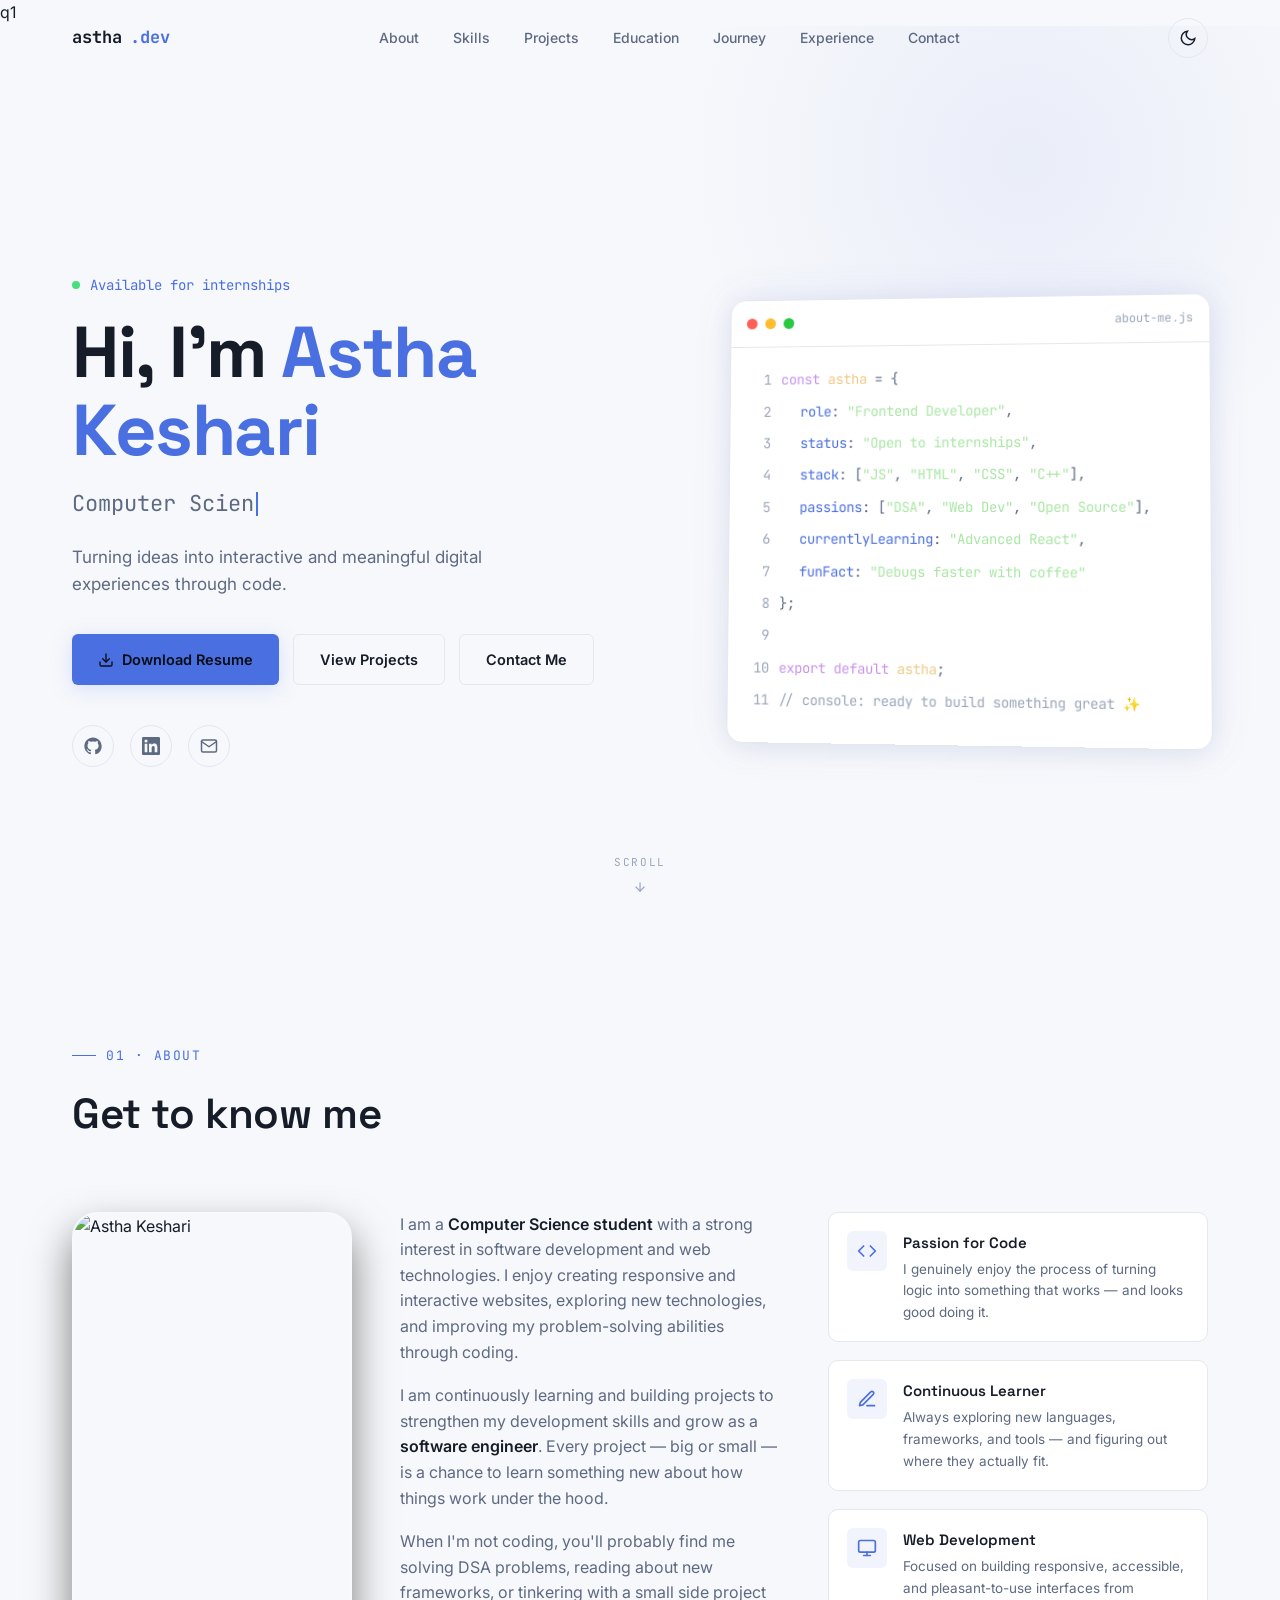
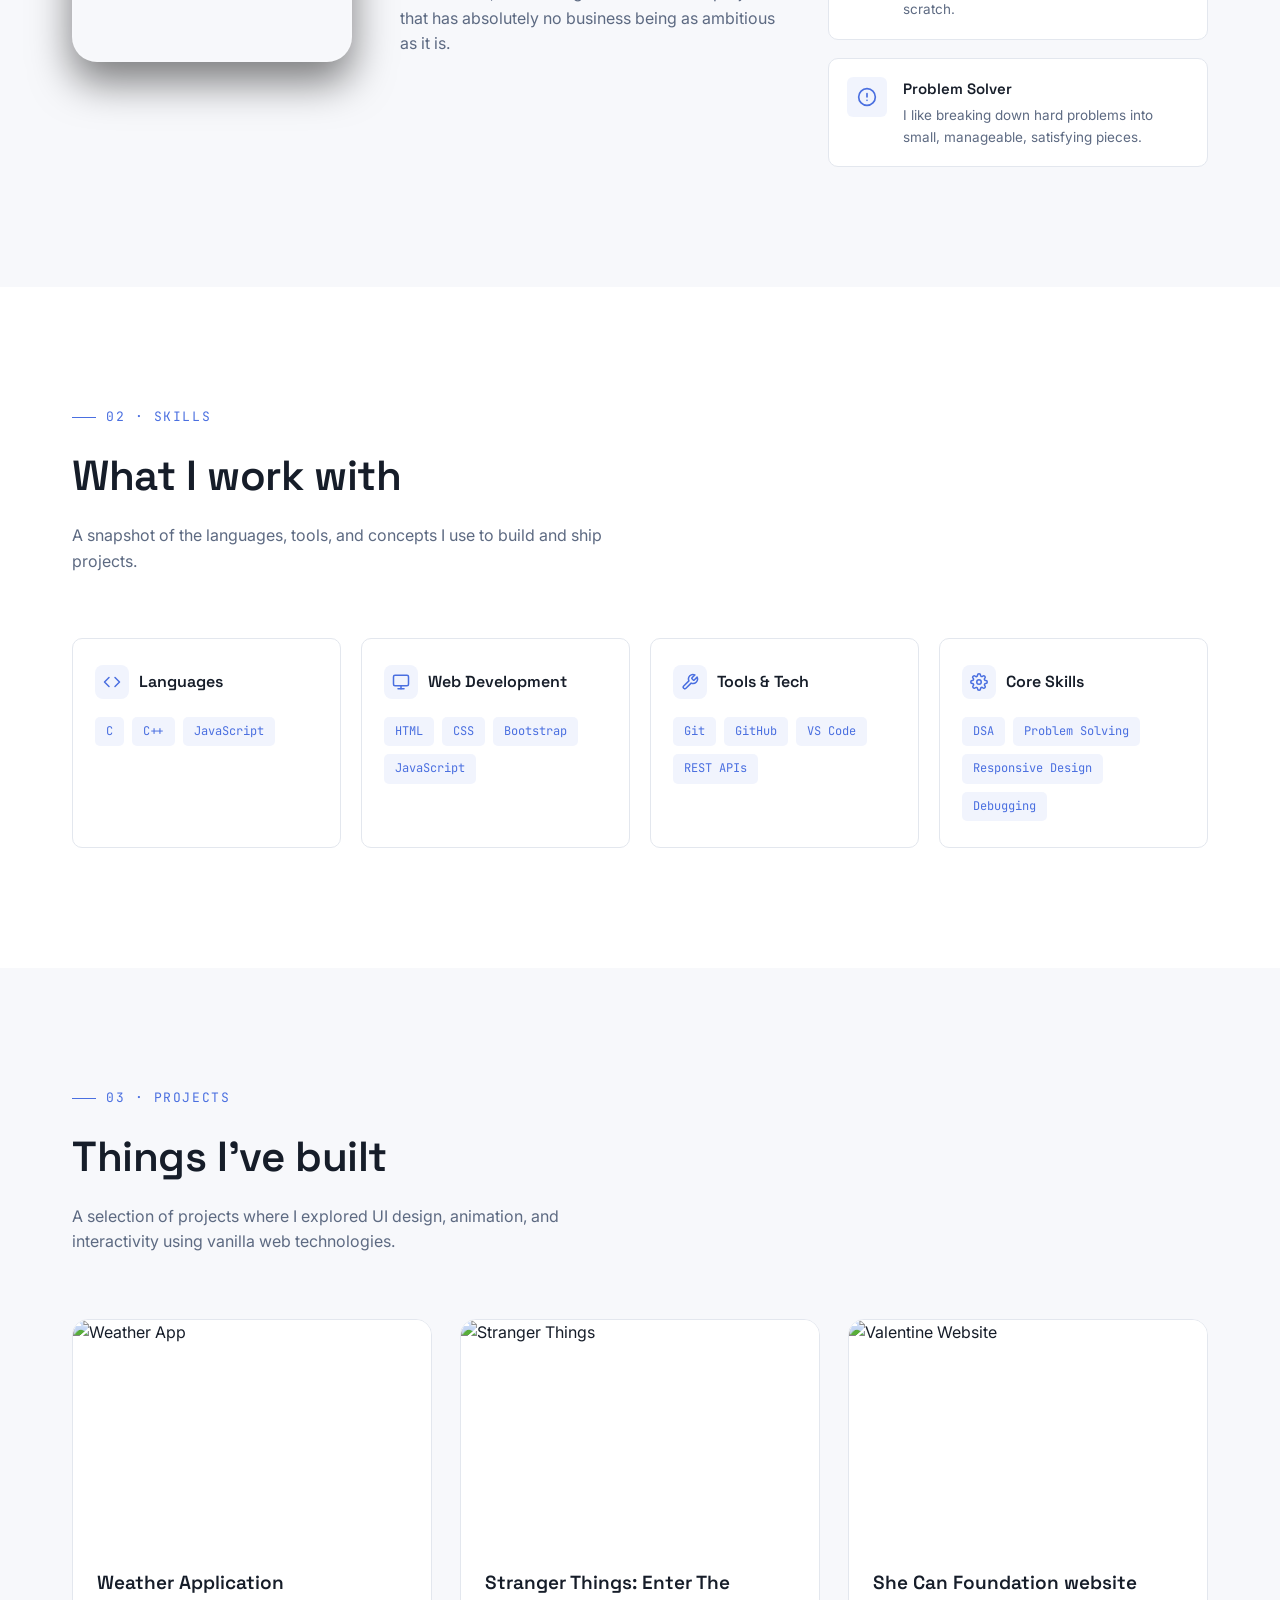
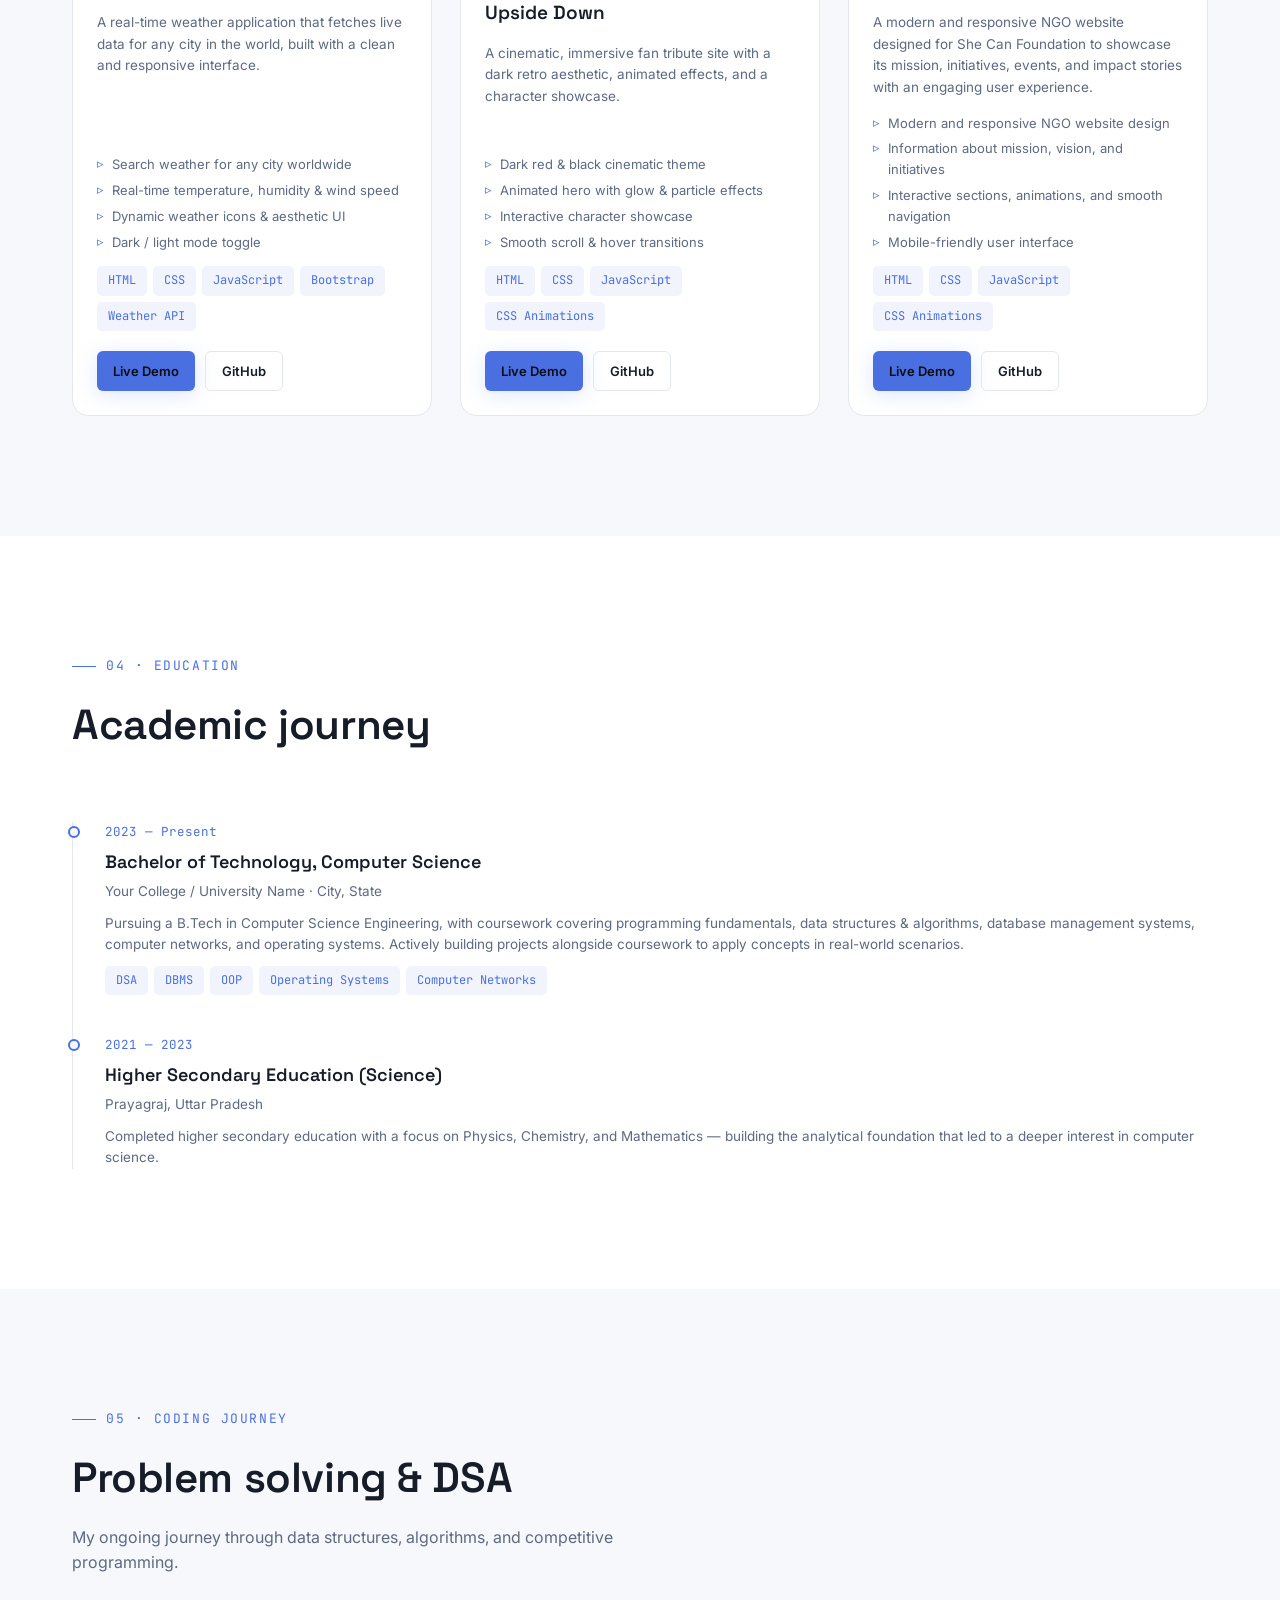
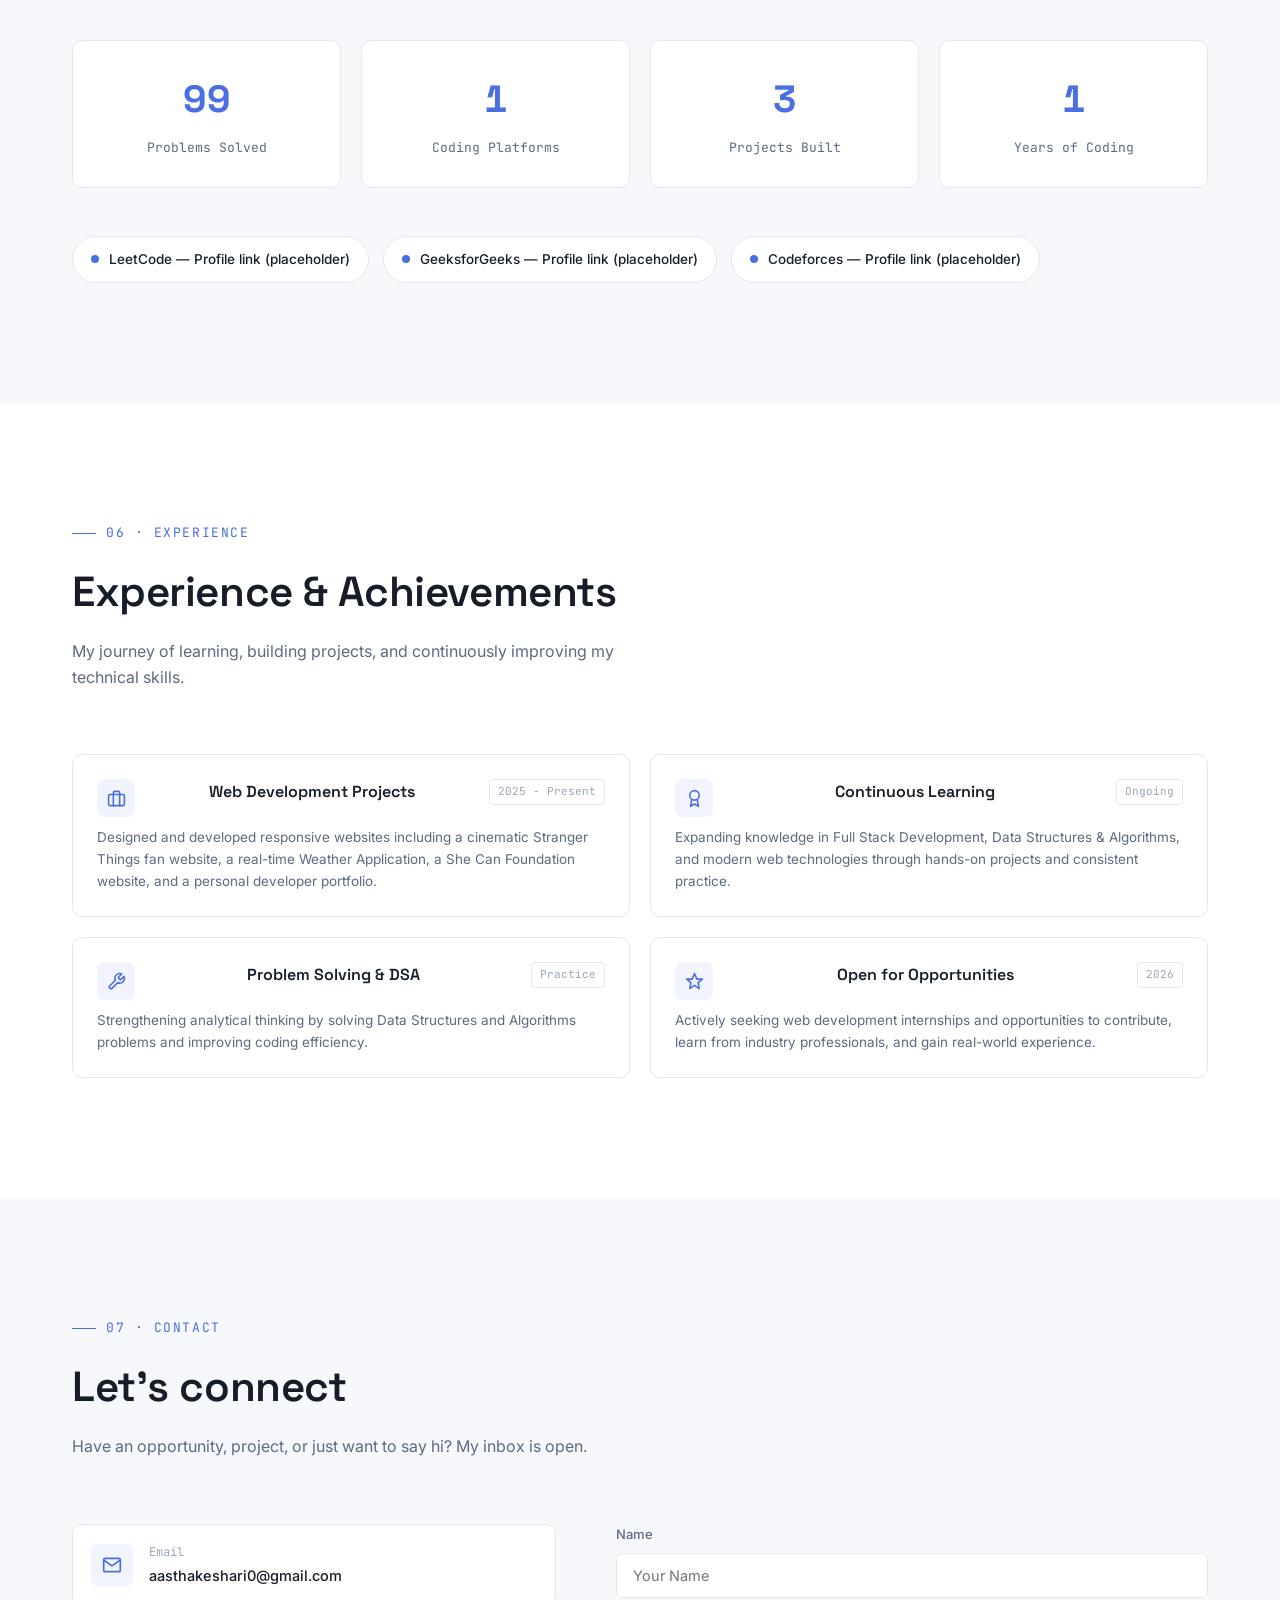
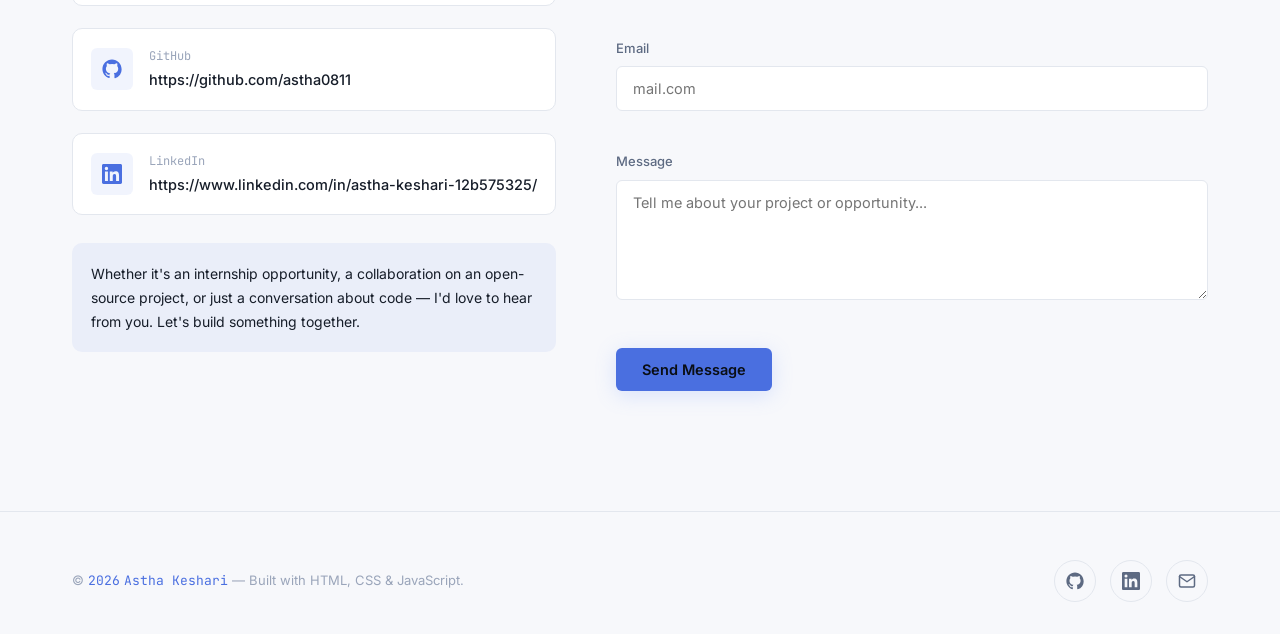
==== index.html @ 7ee4eac6 "Update fmt.Println message from 'Hello' to 'Goodbye'" ====
<!DOCTYPE html>
<html lang="en">
<head>
    <link rel="stylesheet" href="style.css">
<meta charset="UTF-8">
<meta name="viewport" content="width=device-width, initial-scale=1.0">
<meta name="description" content="Astha Keshari — Computer Science Student & Frontend Web Developer Portfolio">
<title>Astha Keshari · Software Developer</title>

<!-- Fonts: Space Grotesk for display, Inter for body, JetBrains Mono for code accents -->
<link rel="preconnect" href="https://fonts.googleapis.com">
<link rel="preconnect" href="https://fonts.gstatic.com" crossorigin>
<link href="https://fonts.googleapis.com/css2?family=Space+Grotesk:wght@400;500;600;700&family=Inter:wght@400;500;600;700&family=JetBrains+Mono:wght@400;500;700&display=swap" rel="stylesheet">































q1  
</head>
<body data-theme="dark">

<!-- ============================================================
     PRELOADER
============================================================ -->
<div id="preloader" aria-hidden="true">
  <div class="loader-mark">
    <span>&lt;/&gt;</span> initializing portfolio
  </div>
  <div class="loader-bar"></div>
</div>

<!-- Scroll progress indicator -->
<div id="scroll-progress"></div>

<!-- ============================================================
     NAVBAR
============================================================ -->
<header class="navbar" id="navbar">
  <div class="nav-inner">
    <a href="#home" class="nav-logo">astha<span>.dev</span></a>
    <nav class="nav-links" id="nav-links">
      <a href="#about">About</a>
      <a href="#skills">Skills</a>
      <a href="#projects">Projects</a>
      <a href="#education">Education</a>
      <a href="#journey">Journey</a>
      <a href="#experience">Experience</a>
      <a href="#contact">Contact</a>
    </nav>
    <div class="nav-actions">
      <button class="theme-toggle" id="theme-toggle" aria-label="Toggle light and dark theme">
        <svg class="icon-sun" viewBox="0 0 24 24" fill="none" stroke="currentColor" stroke-width="2" stroke-linecap="round"><circle cx="12" cy="12" r="4"/><path d="M12 2v2M12 20v2M4.93 4.93l1.41 1.41M17.66 17.66l1.41 1.41M2 12h2M20 12h2M6.34 17.66l-1.41 1.41M19.07 4.93l-1.41 1.41"/></svg>
        <svg class="icon-moon" viewBox="0 0 24 24" fill="none" stroke="currentColor" stroke-width="2" stroke-linecap="round"><path d="M21 12.79A9 9 0 1 1 11.21 3 7 7 0 0 0 21 12.79z"/></svg>
      </button>
      <button class="nav-toggle" id="nav-toggle" aria-label="Toggle navigation menu" aria-expanded="false">
        <span class="bars"><span></span><span></span><span></span></span>
      </button>
    </div>
  </div>
</header>

<!-- ============================================================
     HERO SECTION
============================================================ -->
<section class="hero" id="home">
  <div class="container hero-grid">
    <div class="hero-content">
      <div class="hero-eyebrow"><span class="dot"></span> Available for internships</div>
      <h1 class="hero-title">
        Hi, I'm <span class="accent">Astha Keshari</span>
      </h1>
      <div class="hero-roles">
        <span id="typed-role">Computer Science Student</span><span class="cursor-blink"></span>
      </div>
      <p class="hero-tagline">
        Turning ideas into interactive and meaningful digital experiences through code.
      </p>
      <div class="hero-actions">
        <a href="#" class="btn btn-primary" id="resume-btn" download>
          <svg width="16" height="16" viewBox="0 0 24 24" fill="none" stroke="currentColor" stroke-width="2" stroke-linecap="round" stroke-linejoin="round"><path d="M21 15v4a2 2 0 0 1-2 2H5a2 2 0 0 1-2-2v-4"/><polyline points="7 10 12 15 17 10"/><line x1="12" y1="15" x2="12" y2="3"/></svg>
          Download Resume
        </a>
        <a href="#projects" class="btn btn-ghost">View Projects</a>
        <a href="#contact" class="btn btn-ghost">Contact Me</a>
      </div>
      <div class="hero-socials">
        <a href="https://github.com/astha0811" target="_blank" rel="noopener" class="social-link" aria-label="GitHub">
          <svg viewBox="0 0 24 24" fill="currentColor"><path d="M12 .5C5.65.5.5 5.65.5 12c0 5.08 3.29 9.39 7.86 10.9.57.1.78-.25.78-.55 0-.27-.01-1.17-.02-2.12-3.2.7-3.87-1.36-3.87-1.36-.53-1.33-1.29-1.69-1.29-1.69-1.05-.72.08-.7.08-.7 1.16.08 1.78 1.2 1.78 1.2 1.03 1.77 2.71 1.26 3.37.96.1-.74.4-1.26.72-1.55-2.55-.29-5.23-1.28-5.23-5.7 0-1.26.45-2.29 1.19-3.1-.12-.29-.52-1.46.11-3.05 0 0 .97-.31 3.18 1.18a11.04 11.04 0 0 1 5.79 0c2.21-1.49 3.18-1.18 3.18-1.18.63 1.59.23 2.76.11 3.05.74.81 1.19 1.84 1.19 3.1 0 4.43-2.69 5.41-5.25 5.69.41.36.78 1.08.78 2.17 0 1.57-.01 2.83-.01 3.21 0 .31.21.67.79.55A10.51 10.51 0 0 0 23.5 12C23.5 5.65 18.35.5 12 .5z"/></svg>
        </a>
        <a href="https://www.linkedin.com/in/astha-keshari-12b575325/" target="_blank" rel="noopener" class="social-link" aria-label="LinkedIn">
          <svg viewBox="0 0 24 24" fill="currentColor"><path d="M20.45 20.45h-3.55v-5.57c0-1.33-.02-3.03-1.85-3.03-1.85 0-2.14 1.45-2.14 2.94v5.66H9.36V9h3.41v1.56h.05c.48-.9 1.64-1.85 3.37-1.85 3.6 0 4.27 2.37 4.27 5.46v6.28zM5.34 7.43a2.06 2.06 0 1 1 0-4.12 2.06 2.06 0 0 1 0 4.12zM7.12 20.45H3.56V9h3.56v11.45zM22.22 0H1.77C.79 0 0 .77 0 1.73v20.54C0 23.23.79 24 1.77 24h20.45c.98 0 1.78-.77 1.78-1.73V1.73C24 .77 23.2 0 22.22 0z"/></svg>
        </a>
        <a href="mailto:aasthakeshari0@gmail.com" class="social-link" aria-label="Email">
          <svg viewBox="0 0 24 24" fill="none" stroke="currentColor" stroke-width="2" stroke-linecap="round" stroke-linejoin="round"><path d="M4 4h16c1.1 0 2 .9 2 2v12c0 1.1-.9 2-2 2H4c-1.1 0-2-.9-2-2V6c0-1.1.9-2 2-2z"/><polyline points="22,6 12,13 2,6"/></svg>
        </a>
      </div>
    </div>

    <!-- Signature element: terminal/code editor window -->
    <div class="hero-visual">
      <div class="terminal">
        <div class="terminal-bar">
          <span class="terminal-dot red"></span>
          <span class="terminal-dot yellow"></span>
          <span class="terminal-dot green"></span>
          <span class="terminal-filename">about-me.js</span>
        </div>
        <div class="terminal-body">
          <div class="terminal-line"><span class="ln">1</span><span><span class="t-key">const</span> <span class="t-var">astha</span> <span class="t-punc">=</span> <span class="t-punc">{</span></span></div>
          <div class="terminal-line"><span class="ln">2</span><span style="padding-left:20px"><span class="t-fn">role</span><span class="t-punc">:</span> <span class="t-str">"Frontend Developer"</span><span class="t-punc">,</span></span></div>
          <div class="terminal-line"><span class="ln">3</span><span style="padding-left:20px"><span class="t-fn">status</span><span class="t-punc">:</span> <span class="t-str">"Open to internships"</span><span class="t-punc">,</span></span></div>
          <div class="terminal-line"><span class="ln">4</span><span style="padding-left:20px"><span class="t-fn">stack</span><span class="t-punc">:</span> <span class="t-punc">[</span><span class="t-str">"JS"</span><span class="t-punc">,</span> <span class="t-str">"HTML"</span><span class="t-punc">,</span> <span class="t-str">"CSS"</span><span class="t-punc">,</span> <span class="t-str">"C++"</span><span class="t-punc">],</span></span></div>
          <div class="terminal-line"><span class="ln">5</span><span style="padding-left:20px"><span class="t-fn">passions</span><span class="t-punc">:</span> <span class="t-punc">[</span><span class="t-str">"DSA"</span><span class="t-punc">,</span> <span class="t-str">"Web Dev"</span><span class="t-punc">,</span> <span class="t-str">"Open Source"</span><span class="t-punc">],</span></span></div>
          <div class="terminal-line"><span class="ln">6</span><span style="padding-left:20px"><span class="t-fn">currentlyLearning</span><span class="t-punc">:</span> <span class="t-str">"Advanced React"</span><span class="t-punc">,</span></span></div>
          <div class="terminal-line"><span class="ln">7</span><span style="padding-left:20px"><span class="t-fn">funFact</span><span class="t-punc">:</span> <span class="t-str">"Debugs faster with coffee"</span></span></div>
          <div class="terminal-line"><span class="ln">8</span><span class="t-punc">};</span></div>
          <div class="terminal-line"><span class="ln">9</span><span></span></div>
          <div class="terminal-line"><span class="ln">10</span><span><span class="t-key">export default</span> <span class="t-var">astha</span><span class="t-punc">;</span></span></div>
          <div class="terminal-line"><span class="ln">11</span><span><span class="t-com" id="terminal-output">// console: ready to build something great ✨</span></span></div>
        </div>
      </div>
    </div>
  </div>

  <a href="#about" class="hero-scroll-cue" aria-label="Scroll to About section">
    Scroll
    <svg viewBox="0 0 24 24" fill="none" stroke="currentColor" stroke-width="2" stroke-linecap="round" stroke-linejoin="round"><polyline points="19 12 12 19 5 12"/><line x1="12" y1="19" x2="12" y2="5"/></svg>
  </a>
</section>

<!-- ============================================================
     ABOUT SECTION
============================================================ -->
<section class="section" id="about">
  <div class="container">
    <div class="section-head reveal">
      <div class="section-eyebrow">01 · About</div>
      <h2 class="section-title">Get to know me</h2>
    </div>
    <div class="about-grid">
      <div class="about-photo reveal">
        <img src="images/astha.jpg" alt="Astha Keshari">
      </div>
      <div class="about-text reveal">
        <p>
          I am a <strong>Computer Science student</strong> with a strong interest in software development and web technologies.
          I enjoy creating responsive and interactive websites, exploring new technologies, and improving my problem-solving
          abilities through coding.
        </p>
        <p>
          I am continuously learning and building projects to strengthen my development skills and grow as a
          <strong>software engineer</strong>. Every project — big or small — is a chance to learn something new about
          how things work under the hood.
        </p>
        <p>
          When I'm not coding, you'll probably find me solving DSA problems, reading about new frameworks, or
          tinkering with a small side project that has absolutely no business being as ambitious as it is.
        </p>
      </div>
      <div class="highlight-list reveal reveal-stagger">
        <div class="highlight-item" style="--i:0">
          <div class="highlight-icon">
            <svg viewBox="0 0 24 24" fill="none" stroke="currentColor" stroke-width="2" stroke-linecap="round" stroke-linejoin="round"><polyline points="16 18 22 12 16 6"/><polyline points="8 6 2 12 8 18"/></svg>
          </div>
          <div class="highlight-body">
            <h4>Passion for Code</h4>
            <p>I genuinely enjoy the process of turning logic into something that works — and looks good doing it.</p>
          </div>
        </div>
        <div class="highlight-item" style="--i:1">
          <div class="highlight-icon">
            <svg viewBox="0 0 24 24" fill="none" stroke="currentColor" stroke-width="2" stroke-linecap="round" stroke-linejoin="round"><path d="M12 20h9"/><path d="M16.5 3.5a2.12 2.12 0 0 1 3 3L7 19l-4 1 1-4L16.5 3.5z"/></svg>
          </div>
          <div class="highlight-body">
            <h4>Continuous Learner</h4>
            <p>Always exploring new languages, frameworks, and tools — and figuring out where they actually fit.</p>
          </div>
        </div>
        <div class="highlight-item" style="--i:2">
          <div class="highlight-icon">
            <svg viewBox="0 0 24 24" fill="none" stroke="currentColor" stroke-width="2" stroke-linecap="round" stroke-linejoin="round"><rect x="2" y="3" width="20" height="14" rx="2"/><line x1="8" y1="21" x2="16" y2="21"/><line x1="12" y1="17" x2="12" y2="21"/></svg>
          </div>
          <div class="highlight-body">
            <h4>Web Development</h4>
            <p>Focused on building responsive, accessible, and pleasant-to-use interfaces from scratch.</p>
          </div>
        </div>
        <div class="highlight-item" style="--i:3">
          <div class="highlight-icon">
            <svg viewBox="0 0 24 24" fill="none" stroke="currentColor" stroke-width="2" stroke-linecap="round" stroke-linejoin="round"><circle cx="12" cy="12" r="10"/><line x1="12" y1="8" x2="12" y2="12"/><line x1="12" y1="16" x2="12.01" y2="16"/></svg>
          </div>
          <div class="highlight-body">
            <h4>Problem Solver</h4>
            <p>I like breaking down hard problems into small, manageable, satisfying pieces.</p>
          </div>
        </div>
      </div>
    </div>
  </div>
</section>

<!-- ============================================================
     SKILLS SECTION
============================================================ -->
<section class="section" id="skills" style="background:var(--bg-elev);">
  <div class="container">
    <div class="section-head reveal">
      <div class="section-eyebrow">02 · Skills</div>
      <h2 class="section-title">What I work with</h2>
      <p class="section-desc">A snapshot of the languages, tools, and concepts I use to build and ship projects.</p>
    </div>
    <div class="skills-grid reveal reveal-stagger">
      <div class="skill-card" style="--i:0">
        <div class="skill-card-head">
          <div class="skill-card-icon">
            <svg viewBox="0 0 24 24" fill="none" stroke="currentColor" stroke-width="2" stroke-linecap="round" stroke-linejoin="round"><polyline points="16 18 22 12 16 6"/><polyline points="8 6 2 12 8 18"/></svg>
          </div>
          <h3>Languages</h3>
        </div>
        <div class="skill-tags">
          <span class="tag">C</span>
          <span class="tag">C++</span>
          <span class="tag">JavaScript</span>
        </div>
      </div>
      <div class="skill-card" style="--i:1">
        <div class="skill-card-head">
          <div class="skill-card-icon">
            <svg viewBox="0 0 24 24" fill="none" stroke="currentColor" stroke-width="2" stroke-linecap="round" stroke-linejoin="round"><rect x="2" y="3" width="20" height="14" rx="2"/><line x1="8" y1="21" x2="16" y2="21"/><line x1="12" y1="17" x2="12" y2="21"/></svg>
          </div>
          <h3>Web Development</h3>
        </div>
        <div class="skill-tags">
          <span class="tag">HTML</span>
          <span class="tag">CSS</span>
          <span class="tag">Bootstrap</span>
          <span class="tag">JavaScript</span>
        </div>
      </div>
      <div class="skill-card" style="--i:2">
        <div class="skill-card-head">
          <div class="skill-card-icon">
            <svg viewBox="0 0 24 24" fill="none" stroke="currentColor" stroke-width="2" stroke-linecap="round" stroke-linejoin="round"><path d="M14.7 6.3a1 1 0 0 0 0 1.4l1.6 1.6a1 1 0 0 0 1.4 0l3.77-3.77a6 6 0 0 1-7.94 7.94l-6.91 6.91a2.12 2.12 0 0 1-3-3l6.91-6.91a6 6 0 0 1 7.94-7.94l-3.76 3.76z"/></svg>
          </div>
          <h3>Tools &amp; Tech</h3>
        </div>
        <div class="skill-tags">
          <span class="tag">Git</span>
          <span class="tag">GitHub</span>
          <span class="tag">VS Code</span>
          <span class="tag">REST APIs</span>
        </div>
      </div>
      <div class="skill-card" style="--i:3">
        <div class="skill-card-head">
          <div class="skill-card-icon">
            <svg viewBox="0 0 24 24" fill="none" stroke="currentColor" stroke-width="2" stroke-linecap="round" stroke-linejoin="round"><circle cx="12" cy="12" r="3"/><path d="M19.4 15a1.65 1.65 0 0 0 .33 1.82l.06.06a2 2 0 1 1-2.83 2.83l-.06-.06a1.65 1.65 0 0 0-1.82-.33 1.65 1.65 0 0 0-1 1.51V21a2 2 0 0 1-4 0v-.09A1.65 1.65 0 0 0 9 19.4a1.65 1.65 0 0 0-1.82.33l-.06.06a2 2 0 1 1-2.83-2.83l.06-.06a1.65 1.65 0 0 0 .33-1.82 1.65 1.65 0 0 0-1.51-1H3a2 2 0 0 1 0-4h.09A1.65 1.65 0 0 0 4.6 9a1.65 1.65 0 0 0-.33-1.82l-.06-.06a2 2 0 1 1 2.83-2.83l.06.06a1.65 1.65 0 0 0 1.82.33H9a1.65 1.65 0 0 0 1-1.51V3a2 2 0 0 1 4 0v.09a1.65 1.65 0 0 0 1 1.51 1.65 1.65 0 0 0 1.82-.33l.06-.06a2 2 0 1 1 2.83 2.83l-.06.06a1.65 1.65 0 0 0-.33 1.82V9a1.65 1.65 0 0 0 1.51 1H21a2 2 0 0 1 0 4h-.09a1.65 1.65 0 0 0-1.51 1z"/></svg>
          </div>
          <h3>Core Skills</h3>
        </div>
        <div class="skill-tags">
          <span class="tag">DSA</span>
          <span class="tag">Problem Solving</span>
          <span class="tag">Responsive Design</span>
          <span class="tag">Debugging</span>
        </div>
      </div>
    </div>
  </div>
</section>

<!-- ============================================================
     PROJECTS SECTION
============================================================ -->
<section class="section" id="projects">
  <div class="container">
    <div class="section-head reveal">
      <div class="section-eyebrow">03 · Projects</div>
      <h2 class="section-title">Things I've built</h2>
      <p class="section-desc">A selection of projects where I explored UI design, animation, and interactivity using vanilla web technologies.</p>
    </div>
    <div class="projects-grid reveal reveal-stagger">

      <!-- Project 1: Weather App -->
      <article class="project-card" style="--i:0">
       <div class="project-media">
    <div class="browser">
        <div class="browser-bar">
            <span></span>
            <span></span>
            <span></span>
        </div>
        <img src="images/weather.png" alt="Weather App">
    </div>
</div>
        <div class="project-body">
          <h3 class="project-title">Weather Application</h3>
          <p class="project-desc">A real-time weather application that fetches live data for any city in the world, built with a clean and responsive interface.</p>
          <ul class="project-features">
            <li>Search weather for any city worldwide</li>
            <li>Real-time temperature, humidity &amp; wind speed</li>
            <li>Dynamic weather icons &amp; aesthetic UI</li>
            <li>Dark / light mode toggle</li>
          </ul>
          <div class="project-tags">
            <span class="tag">HTML</span>
            <span class="tag">CSS</span>
            <span class="tag">JavaScript</span>
            <span class="tag">Bootstrap</span>
            <span class="tag">Weather API</span>
          </div>
          <div class="project-actions">
            <a href="https://astha0811.github.io/weathher/" 
   target="_blank" 
   class="btn btn-primary btn-sm">
   Live Demo
</a>

<a href="https://github.com/astha0811" 
   target="_blank" 
   class="btn btn-ghost btn-sm">
   GitHub
</a>
          </div>
        </div>
      </article>

      <!-- Project 2: Stranger Things -->
     <article class="project-card" style="--i:1">

    <div class="project-media">
        <div class="browser">
            <div class="browser-bar">
                <span></span>
                <span></span>
                <span></span>
            </div>
            <img src="images/stranger.png" alt="Stranger Things">
        </div>
    </div>

    <div class="project-body">
        <h3 class="project-title">
            Stranger Things: Enter The Upside Down
        </h3>

        <p class="project-desc">
            A cinematic, immersive fan tribute site with a dark retro aesthetic, animated effects, and a character showcase.
        </p>

        <ul class="project-features">
            <li>Dark red & black cinematic theme</li>
            <li>Animated hero with glow & particle effects</li>
            <li>Interactive character showcase</li>
            <li>Smooth scroll & hover transitions</li>
        </ul>

        <div class="project-tags">
            <span class="tag">HTML</span>
            <span class="tag">CSS</span>
            <span class="tag">JavaScript</span>
            <span class="tag">CSS Animations</span>
        </div>

        <div class="project-actions">
            <a href="https://astha0811.github.io/stranger-things/" 
   target="_blank" 
   class="btn btn-primary btn-sm">
   Live Demo
</a>

<a href="https://github.com/astha0811" 
   target="_blank" 
   class="btn btn-ghost btn-sm">
   GitHub
</a>
        </div>
    </div>

</article>
      <!-- Project 3: she can foundation-->
      <article class="project-card" style="--i:2">

    <div class="project-media">
        <div class="browser">
            <div class="browser-bar">
                <span></span>
                <span></span>
                <span></span>
            </div>

            <img src="images/shecan.png" alt="Valentine Website">
        </div>
    </div>

    <div class="project-body">
        <h3 class="project-title">She Can Foundation website</h3>

        <p class="project-desc">
A modern and responsive NGO website designed for She Can Foundation to showcase its mission, initiatives, events, and impact stories with an engaging user experience.
</p>

       <ul class="project-features">
    <li>Modern and responsive NGO website design</li>
    <li>Information about mission, vision, and initiatives</li>
    <li>Interactive sections, animations, and smooth navigation</li>
    <li>Mobile-friendly user interface</li>
</ul>

        <div class="project-tags">
            <span class="tag">HTML</span>
            <span class="tag">CSS</span>
            <span class="tag">JavaScript</span>
            <span class="tag">CSS Animations</span>
        </div>

        <div class="project-actions">
            <a href="https://astha0811.github.io/she-cand-foundation/" 
   target="_blank" 
   class="btn btn-primary btn-sm">
   Live Demo
</a>

<a href="https://github.com/astha0811" 
   target="_blank" 
   class="btn btn-ghost btn-sm">
   GitHub
</a>
        </div>
    </div>

</article>

    </div>
  </div>
</section>

<!-- ============================================================
     EDUCATION SECTION
============================================================ -->
<section class="section" id="education" style="background:var(--bg-elev);">
  <div class="container">
    <div class="section-head reveal">
      <div class="section-eyebrow">04 · Education</div>
      <h2 class="section-title">Academic journey</h2>
    </div>
    <div class="timeline reveal">
      <div class="timeline-item">
        <div class="timeline-date">2023 — Present</div>
        <h3 class="timeline-title">Bachelor of Technology, Computer Science</h3>
        <div class="timeline-sub">Your College / University Name · City, State</div>
        <p class="timeline-desc">
          Pursuing a B.Tech in Computer Science Engineering, with coursework covering programming fundamentals,
          data structures &amp; algorithms, database management systems, computer networks, and operating systems.
          Actively building projects alongside coursework to apply concepts in real-world scenarios.
        </p>
        <div class="timeline-tags">
          <span class="tag">DSA</span>
          <span class="tag">DBMS</span>
          <span class="tag">OOP</span>
          <span class="tag">Operating Systems</span>
          <span class="tag">Computer Networks</span>
        </div>
      </div>
      <div class="timeline-item">
        <div class="timeline-date">2021 — 2023</div>
        <h3 class="timeline-title">Higher Secondary Education (Science)</h3>
        <div class="timeline-sub">Prayagraj, Uttar Pradesh</div>
        <p class="timeline-desc">
          Completed higher secondary education with a focus on Physics, Chemistry, and Mathematics — building the
          analytical foundation that led to a deeper interest in computer science.
        </p>
      </div>
    </div>
  </div>
</section>

<!-- ============================================================
     CODING JOURNEY SECTION
============================================================ -->
<section class="section" id="journey">
  <div class="container">
    <div class="section-head reveal">
      <div class="section-eyebrow">05 · Coding Journey</div>
      <h2 class="section-title">Problem solving &amp; DSA</h2>
      <p class="section-desc">My ongoing journey through data structures, algorithms, and competitive programming.</p>
    </div>

    <div class="stats-grid reveal reveal-stagger">
      <div class="stat-card" style="--i:0">
        <div class="stat-number" data-count="150">0</div>
        <div class="stat-label">Problems Solved</div>
      </div>
      <div class="stat-card" style="--i:1">
        <div class="stat-number" data-count="3">0</div>
        <div class="stat-label">Coding Platforms</div>
      </div>
      <div class="stat-card" style="--i:2">
        <div class="stat-number" data-count="5">0</div>
        <div class="stat-label">Projects Built</div>
      </div>
      <div class="stat-card" style="--i:3">
        <div class="stat-number" data-count="2">0</div>
        <div class="stat-label">Years of Coding</div>
      </div>
    </div>

    <div class="journey-platforms reveal">
      <div class="platform-chip"><span class="chip-dot"></span> LeetCode — Profile link (placeholder)</div>
      <div class="platform-chip"><span class="chip-dot"></span> GeeksforGeeks — Profile link (placeholder)</div>
      <div class="platform-chip"><span class="chip-dot"></span> Codeforces — Profile link (placeholder)</div>
    </div>
  </div>
</section>

<!-- ============================================================
     EXPERIENCE & ACHIEVEMENTS SECTION
============================================================ -->
<section class="section" id="experience" style="background:var(--bg-elev);">
  <div class="container">
    <div class="section-head reveal">
      <div class="section-eyebrow">06 · Experience</div>
      <h2 class="section-title">Experience &amp; Achievements</h2>
      <p class="section-desc">
        My journey of learning, building projects, and continuously improving my technical skills.
      </p>
    </div>

    <div class="exp-grid reveal reveal-stagger">

      <!-- Web Development Journey -->
      <div class="exp-card" style="--i:0">
        <div class="exp-card-head">
          <div class="exp-card-icon">
            <svg viewBox="0 0 24 24" fill="none" stroke="currentColor" stroke-width="2" stroke-linecap="round" stroke-linejoin="round"><rect x="2" y="7" width="20" height="14" rx="2"/><path d="M16 21V5a2 2 0 0 0-2-2h-4a2 2 0 0 0-2 2v16"/></svg>
          </div>
          <h4>Web Development Projects</h4>
          <span class="exp-badge">2025 - Present</span>
        </div>
        <p>
          Designed and developed responsive websites including a cinematic Stranger Things fan website, a real-time Weather Application, a She Can Foundation website, and a personal developer portfolio.
        </p>
      </div>

      <!-- Learning -->
      <div class="exp-card" style="--i:1">
        <div class="exp-card-head">
          <div class="exp-card-icon">
            <svg viewBox="0 0 24 24" fill="none" stroke="currentColor" stroke-width="2" stroke-linecap="round" stroke-linejoin="round"><circle cx="12" cy="8" r="6"/><path d="M15.5 13.5L17 22l-5-3-5 3 1.5-8.5"/></svg>
          </div>
          <h4>Continuous Learning</h4>
          <span class="exp-badge">Ongoing</span>
        </div>
        <p>
          Expanding knowledge in Full Stack Development, Data Structures & Algorithms, and modern web technologies through hands-on projects and consistent practice.
        </p>
      </div>

      <!-- Problem Solving -->
      <div class="exp-card" style="--i:2">
        <div class="exp-card-head">
          <div class="exp-card-icon">
            <svg viewBox="0 0 24 24" fill="none" stroke="currentColor" stroke-width="2" stroke-linecap="round" stroke-linejoin="round"><path d="M14.7 6.3a1 1 0 0 0 0 1.4l1.6 1.6a1 1 0 0 0 1.4 0l3.77-3.77a6 6 0 0 1-7.94 7.94l-6.91 6.91a2.12 2.12 0 0 1-3-3l6.91-6.91a6 6 0 0 1 7.94-7.94l-3.76 3.76z"/></svg>
          </div>
          <h4>Problem Solving & DSA</h4>
          <span class="exp-badge">Practice</span>
        </div>
        <p>
          Strengthening analytical thinking by solving Data Structures and Algorithms problems and improving coding efficiency.
        </p>
      </div>

      <!-- Career Goal -->
      <div class="exp-card" style="--i:3">
        <div class="exp-card-head">
          <div class="exp-card-icon">
            <svg viewBox="0 0 24 24" fill="none" stroke="currentColor" stroke-width="2" stroke-linecap="round" stroke-linejoin="round"><path d="M12 2l3 7h7l-5.5 4.5L18 21l-6-4-6 4 1.5-7.5L2 9h7z"/></svg>
          </div>
          <h4>Open for Opportunities</h4>
          <span class="exp-badge">2026</span>
        </div>
        <p>
          Actively seeking web development internships and opportunities to contribute, learn from industry professionals, and gain real-world experience.
        </p>
      </div>

    </div>
  </div>
</section>

<!-- ============================================================
     CONTACT SECTION
============================================================ -->
<section class="section" id="contact">
  <div class="container">
    <div class="section-head reveal">
      <div class="section-eyebrow">07 · Contact</div>
      <h2 class="section-title">Let's connect</h2>
      <p class="section-desc">Have an opportunity, project, or just want to say hi? My inbox is open.</p>
    </div>
    <div class="contact-grid">
      <div class="contact-info reveal">
        <div class="contact-method">
          <div class="contact-method-icon">
            <svg viewBox="0 0 24 24" fill="none" stroke="currentColor" stroke-width="2" stroke-linecap="round" stroke-linejoin="round"><path d="M4 4h16c1.1 0 2 .9 2 2v12c0 1.1-.9 2-2 2H4c-1.1 0-2-.9-2-2V6c0-1.1.9-2 2-2z"/><polyline points="22,6 12,13 2,6"/></svg>
          </div>
          <div>
            <div class="contact-method-label">Email</div>
            <div class="contact-method-value">aasthakeshari0@gmail.com</div>
          </div>
        </div>
        <div class="contact-method">
          <div class="contact-method-icon">
            <svg viewBox="0 0 24 24" fill="currentColor" width="20" height="20"><path d="M12 .5C5.65.5.5 5.65.5 12c0 5.08 3.29 9.39 7.86 10.9.57.1.78-.25.78-.55 0-.27-.01-1.17-.02-2.12-3.2.7-3.87-1.36-3.87-1.36-.53-1.33-1.29-1.69-1.29-1.69-1.05-.72.08-.7.08-.7 1.16.08 1.78 1.2 1.78 1.2 1.03 1.77 2.71 1.26 3.37.96.1-.74.4-1.26.72-1.55-2.55-.29-5.23-1.28-5.23-5.7 0-1.26.45-2.29 1.19-3.1-.12-.29-.52-1.46.11-3.05 0 0 .97-.31 3.18 1.18a11.04 11.04 0 0 1 5.79 0c2.21-1.49 3.18-1.18 3.18-1.18.63 1.59.23 2.76.11 3.05.74.81 1.19 1.84 1.19 3.1 0 4.43-2.69 5.41-5.25 5.69.41.36.78 1.08.78 2.17 0 1.57-.01 2.83-.01 3.21 0 .31.21.67.79.55A10.51 10.51 0 0 0 23.5 12C23.5 5.65 18.35.5 12 .5z"/></svg>
          </div>
          <div>
            <div class="contact-method-label">GitHub</div>
            <div class="contact-method-value">https://github.com/astha0811</div>
          </div>
        </div>
        <div class="contact-method">
          <div class="contact-method-icon">
            <svg viewBox="0 0 24 24" fill="currentColor" width="20" height="20"><path d="M20.45 20.45h-3.55v-5.57c0-1.33-.02-3.03-1.85-3.03-1.85 0-2.14 1.45-2.14 2.94v5.66H9.36V9h3.41v1.56h.05c.48-.9 1.64-1.85 3.37-1.85 3.6 0 4.27 2.37 4.27 5.46v6.28zM5.34 7.43a2.06 2.06 0 1 1 0-4.12 2.06 2.06 0 0 1 0 4.12zM7.12 20.45H3.56V9h3.56v11.45zM22.22 0H1.77C.79 0 0 .77 0 1.73v20.54C0 23.23.79 24 1.77 24h20.45c.98 0 1.78-.77 1.78-1.73V1.73C24 .77 23.2 0 22.22 0z"/></svg>
          </div>
          <div>
            <div class="contact-method-label">LinkedIn</div>
            <div class="contact-method-value">https://www.linkedin.com/in/astha-keshari-12b575325/</div>
          </div>
        </div>
        <p class="contact-note">
          Whether it's an internship opportunity, a collaboration on an open-source project, or just a conversation
          about code — I'd love to hear from you. Let's build something together.
        </p>
      </div>

      <form class="contact-form reveal" id="contact-form" novalidate>
        <div class="form-group">
          <label for="name">Name</label>
          <input type="text" id="name" name="name" class="form-control" placeholder="Your Name">
          <div class="form-error" id="error-name"></div>
        </div>
        <div class="form-group">
          <label for="email">Email</label>
          <input type="email" id="email" name="email" class="form-control" placeholder="mail.com">
          <div class="form-error" id="error-email"></div>
        </div>
        <div class="form-group">
          <label for="message">Message</label>
          <textarea id="message" name="message" class="form-control" placeholder="Tell me about your project or opportunity..."></textarea>
          <div class="form-error" id="error-message"></div>
        </div>
        <button type="submit" class="btn btn-primary">Send Message</button>
        <div class="form-status" id="form-status"></div>
      </form>
    </div>
  </div>
</section>

<!-- ============================================================
     FOOTER
============================================================ -->
<footer class="footer">
  <div class="container footer-inner">
    <div class="footer-copy">
      © <span id="footer-year"></span> <span>Astha Keshari</span> — Built with HTML, CSS &amp; JavaScript.
    </div>
    <div class="footer-socials">
      <a href="https://github.com/astha0811" target="_blank" rel="noopener" class="social-link" aria-label="GitHub">
        <svg viewBox="0 0 24 24" fill="currentColor"><path d="M12 .5C5.65.5.5 5.65.5 12c0 5.08 3.29 9.39 7.86 10.9.57.1.78-.25.78-.55 0-.27-.01-1.17-.02-2.12-3.2.7-3.87-1.36-3.87-1.36-.53-1.33-1.29-1.69-1.29-1.69-1.05-.72.08-.7.08-.7 1.16.08 1.78 1.2 1.78 1.2 1.03 1.77 2.71 1.26 3.37.96.1-.74.4-1.26.72-1.55-2.55-.29-5.23-1.28-5.23-5.7 0-1.26.45-2.29 1.19-3.1-.12-.29-.52-1.46.11-3.05 0 0 .97-.31 3.18 1.18a11.04 11.04 0 0 1 5.79 0c2.21-1.49 3.18-1.18 3.18-1.18.63 1.59.23 2.76.11 3.05.74.81 1.19 1.84 1.19 3.1 0 4.43-2.69 5.41-5.25 5.69.41.36.78 1.08.78 2.17 0 1.57-.01 2.83-.01 3.21 0 .31.21.67.79.55A10.51 10.51 0 0 0 23.5 12C23.5 5.65 18.35.5 12 .5z"/></svg>
      </a>
      <a href="https://www.linkedin.com/in/astha-keshari-12b575325/" target="_blank" rel="noopener" class="social-link" aria-label="LinkedIn">
        <svg viewBox="0 0 24 24" fill="currentColor"><path d="M20.45 20.45h-3.55v-5.57c0-1.33-.02-3.03-1.85-3.03-1.85 0-2.14 1.45-2.14 2.94v5.66H9.36V9h3.41v1.56h.05c.48-.9 1.64-1.85 3.37-1.85 3.6 0 4.27 2.37 4.27 5.46v6.28zM5.34 7.43a2.06 2.06 0 1 1 0-4.12 2.06 2.06 0 0 1 0 4.12zM7.12 20.45H3.56V9h3.56v11.45zM22.22 0H1.77C.79 0 0 .77 0 1.73v20.54C0 23.23.79 24 1.77 24h20.45c.98 0 1.78-.77 1.78-1.73V1.73C24 .77 23.2 0 22.22 0z"/></svg>
      </a>
      <a href="mailto:aasthakeshari0@gmail.com" class="social-link" aria-label="Email">
        <svg viewBox="0 0 24 24" fill="none" stroke="currentColor" stroke-width="2" stroke-linecap="round" stroke-linejoin="round"><path d="M4 4h16c1.1 0 2 .9 2 2v12c0 1.1-.9 2-2 2H4c-1.1 0-2-.9-2-2V6c0-1.1.9-2 2-2z"/><polyline points="22,6 12,13 2,6"/></svg>
      </a>
    </div>
  </div>
</footer>

<!-- Back to top -->
<button id="back-to-top" aria-label="Back to top">
  <svg viewBox="0 0 24 24" fill="none" stroke="currentColor" stroke-width="2" stroke-linecap="round" stroke-linejoin="round"><line x1="12" y1="19" x2="12" y2="5"/><polyline points="5 12 12 5 19 12"/></svg>
</button>
<script src="script.js"></script>

</body>
</html>
---- style.css ----
:root{
  /* Dark theme (default) */
  --bg:#0a0e14;
  --bg-elev:#10161f;
  --panel:#161d29;
  --panel-border:#232b3a;
  --text:#e6e9ef;
  --text-dim:#8b96a8;
  --text-faint:#5a6478;
  --accent:#7c9eff;
  --accent-soft:rgba(124,158,255,0.12);
  --accent-strong:#9db4ff;
  --success:#4ade80;
  --warning:#fbbf6d;

  --font-display:'Space Grotesk', sans-serif;
  --font-body:'Inter', sans-serif;
  --font-mono:'JetBrains Mono', monospace;

  --radius-sm:6px;
  --radius-md:10px;
  --radius-lg:16px;

  --shadow-soft:0 4px 24px rgba(0,0,0,0.3);
  --shadow-glow:0 0 40px rgba(124,158,255,0.15);

  --max-width:1200px;
  --transition:0.25s cubic-bezier(0.4,0,0.2,1);
}

[data-theme="light"]{
  --bg:#f7f8fb;
  --bg-elev:#ffffff;
  --panel:#ffffff;
  --panel-border:#e3e7ee;
  --text:#161d29;
  --text-dim:#5d6a82;
  --text-faint:#9aa5ba;
  --accent:#4a6fe0;
  --accent-soft:rgba(74,111,224,0.08);
  --accent-strong:#3a5bc7;
  --shadow-soft:0 4px 24px rgba(20,30,60,0.06);
  --shadow-glow:0 0 40px rgba(74,111,224,0.10);
}

/* ============================================================
   2. RESET & BASE
============================================================ */
*,*::before,*::after{margin:0;padding:0;box-sizing:border-box;}

html{
  scroll-behavior:smooth;
  scroll-padding-top:80px;
}

body{
  font-family:var(--font-body);
  background:var(--bg);
  color:var(--text);
  line-height:1.6;
  overflow-x:hidden;
  transition:background var(--transition), color var(--transition);
}

img{max-width:100%;display:block;}

a{color:inherit;text-decoration:none;}

ul{list-style:none;}

button{font-family:inherit;border:none;background:none;cursor:pointer;color:inherit;}

/* Respect reduced motion preference */
@media (prefers-reduced-motion: reduce){
  *,*::before,*::after{
    animation-duration:0.01ms !important;
    animation-iteration-count:1 !important;
    transition-duration:0.01ms !important;
    scroll-behavior:auto !important;
  }
}

/* Visible keyboard focus */
a:focus-visible,
button:focus-visible,
input:focus-visible,
textarea:focus-visible{
  outline:2px solid var(--accent);
  outline-offset:3px;
  border-radius:4px;
}

/* ============================================================
   3. UTILITY / SHARED
============================================================ */
.container{
  max-width:var(--max-width);
  margin:0 auto;
  padding:0 32px;
}

.section{
  padding:120px 0;
  position:relative;
}

.section-head{
  margin-bottom:64px;
  max-width:640px;
}

.section-eyebrow{
  font-family:var(--font-mono);
  font-size:13px;
  letter-spacing:0.12em;
  color:var(--accent);
  text-transform:uppercase;
  display:flex;
  align-items:center;
  gap:10px;
  margin-bottom:14px;
}

.section-eyebrow::before{
  content:'';
  display:inline-block;
  width:24px;
  height:1px;
  background:var(--accent);
}

.section-title{
  font-family:var(--font-display);
  font-size:clamp(28px, 4vw, 42px);
  font-weight:600;
  letter-spacing:-0.01em;
  color:var(--text);
}

.section-desc{
  margin-top:14px;
  color:var(--text-dim);
  font-size:16px;
  max-width:560px;
}

/* Buttons */
.btn{
  display:inline-flex;
  align-items:center;
  gap:8px;
  padding:13px 26px;
  border-radius:var(--radius-sm);
  font-size:14.5px;
  font-weight:600;
  font-family:var(--font-body);
  transition:transform var(--transition), box-shadow var(--transition), background var(--transition), border-color var(--transition), color var(--transition);
  white-space:nowrap;
  cursor:pointer;
}

.btn-primary{
  background:var(--accent);
  color:#0a0e14;
  box-shadow:0 4px 20px rgba(124,158,255,0.25);
}
.btn-primary:hover{
  background:var(--accent-strong);
  transform:translateY(-2px);
  box-shadow:0 8px 28px rgba(124,158,255,0.35);
}

.btn-ghost{
  background:transparent;
  color:var(--text);
  border:1px solid var(--panel-border);
}
.btn-ghost:hover{
  border-color:var(--accent);
  color:var(--accent);
  transform:translateY(-2px);
}

.btn-sm{
  padding:9px 16px;
  font-size:13px;
  border-radius:var(--radius-sm);
}

/* Scroll reveal */
.reveal{
  opacity:0;
  transform:translateY(28px);
  transition:opacity 0.7s cubic-bezier(0.4,0,0.2,1), transform 0.7s cubic-bezier(0.4,0,0.2,1);
}
.reveal.is-visible{
  opacity:1;
  transform:translateY(0);
}
.reveal-stagger > *{
  transition-delay:calc(var(--i, 0) * 80ms);
}

/* Tag chips */
.tag{
  font-family:var(--font-mono);
  font-size:12px;
  padding:4px 10px;
  border-radius:5px;
  background:var(--accent-soft);
  color:var(--accent);
  border:1px solid transparent;
}

/* ============================================================
   4. SCROLL PROGRESS BAR
============================================================ */
#scroll-progress{
  position:fixed;
  top:0;
  left:0;
  height:3px;
  width:0%;
  background:linear-gradient(90deg, var(--accent), var(--success));
  z-index:1000;
  transition:width 0.1s ease-out;
}

/* ============================================================
   5. PRELOADER
============================================================ */
#preloader{
  position:fixed;
  inset:0;
  background:var(--bg);
  z-index:2000;
  display:flex;
  align-items:center;
  justify-content:center;
  flex-direction:column;
  gap:18px;
  transition:opacity 0.6s ease, visibility 0.6s ease;
}
#preloader.hidden{
  opacity:0;
  visibility:hidden;
  pointer-events:none;
}
.loader-mark{
  font-family:var(--font-mono);
  font-size:15px;
  color:var(--accent);
  letter-spacing:0.05em;
  display:flex;
  align-items:center;
  gap:10px;
}
.loader-bar{
  width:180px;
  height:2px;
  background:var(--panel-border);
  border-radius:2px;
  overflow:hidden;
  position:relative;
}
.loader-bar::after{
  content:'';
  position:absolute;
  inset:0;
  width:40%;
  background:var(--accent);
  border-radius:2px;
  animation:loaderSlide 1.1s ease-in-out infinite;
}
@keyframes loaderSlide{
  0%{transform:translateX(-100%);}
  100%{transform:translateX(250%);}
}

/* ============================================================
   6. NAVBAR
============================================================ */
.navbar{
  position:fixed;
  top:0;
  left:0;
  right:0;
  z-index:900;
  background:transparent;
  transition:background var(--transition), border-color var(--transition), backdrop-filter var(--transition);
  border-bottom:1px solid transparent;
}
.navbar.scrolled{
  background:color-mix(in srgb, var(--bg) 78%, transparent);
  backdrop-filter:blur(14px);
  border-bottom:1px solid var(--panel-border);
}
.nav-inner{
  max-width:var(--max-width);
  margin:0 auto;
  padding:18px 32px;
  display:flex;
  align-items:center;
  justify-content:space-between;
}
.nav-logo{
  font-family:var(--font-mono);
  font-size:17px;
  font-weight:700;
  color:var(--text);
  display:flex;
  align-items:center;
  gap:8px;
}
.nav-logo span{color:var(--accent);}
.nav-links{
  display:flex;
  align-items:center;
  gap:34px;
}
.nav-links a{
  font-size:14px;
  font-weight:500;
  color:var(--text-dim);
  position:relative;
  padding:4px 0;
  transition:color var(--transition);
}
.nav-links a:hover{color:var(--text);}
.nav-links a::after{
  content:'';
  position:absolute;
  bottom:0;
  left:0;
  width:0;
  height:1.5px;
  background:var(--accent);
  transition:width var(--transition);
}
.nav-links a:hover::after{width:100%;}

.nav-actions{
  display:flex;
  align-items:center;
  gap:14px;
}

/* Theme toggle */
.theme-toggle{
  width:40px;
  height:40px;
  border-radius:50%;
  border:1px solid var(--panel-border);
  display:flex;
  align-items:center;
  justify-content:center;
  transition:border-color var(--transition), transform var(--transition);
  color:var(--text);
}
.theme-toggle:hover{
  border-color:var(--accent);
  transform:rotate(20deg);
}
.theme-toggle svg{width:18px;height:18px;}
.icon-moon{display:none;}
[data-theme="light"] .icon-sun{display:none;}
[data-theme="light"] .icon-moon{display:block;}

/* Mobile nav toggle */
.nav-toggle{
  display:none;
  width:40px;
  height:40px;
  align-items:center;
  justify-content:center;
  border:1px solid var(--panel-border);
  border-radius:8px;
}
.nav-toggle span,
.nav-toggle::before,
.nav-toggle::after{
  display:none;
}
.nav-toggle .bars{
  position:relative;
  width:18px;
  height:12px;
}
.nav-toggle .bars span{
  display:block;
  position:absolute;
  height:1.5px;
  width:100%;
  background:var(--text);
  border-radius:2px;
  transition:transform 0.3s ease, opacity 0.3s ease;
}
.nav-toggle .bars span:nth-child(1){top:0;}
.nav-toggle .bars span:nth-child(2){top:50%;transform:translateY(-50%);}
.nav-toggle .bars span:nth-child(3){bottom:0;}
.nav-toggle.open .bars span:nth-child(1){transform:translateY(5px) rotate(45deg);}
.nav-toggle.open .bars span:nth-child(2){opacity:0;}
.nav-toggle.open .bars span:nth-child(3){transform:translateY(-5px) rotate(-45deg);}

/* ============================================================
   7. HERO
============================================================ */
.hero{
  min-height:100vh;
  display:flex;
  align-items:center;
  padding-top:90px;
  position:relative;
  overflow:hidden;
}

/* Ambient gradient backdrop */
.hero::before{
  content:'';
  position:absolute;
  top:-20%;
  right:-10%;
  width:60%;
  height:70%;
  background:radial-gradient(circle, var(--accent-soft) 0%, transparent 70%);
  pointer-events:none;
  z-index:0;
}

.hero-grid{
  display:grid;
  grid-template-columns:1.1fr 0.9fr;
  gap:60px;
  align-items:center;
  width:100%;
  position:relative;
  z-index:1;
}

.hero-eyebrow{
  font-family:var(--font-mono);
  font-size:14px;
  color:var(--accent);
  margin-bottom:18px;
  display:flex;
  align-items:center;
  gap:10px;
}
.hero-eyebrow .dot{
  width:8px;height:8px;border-radius:50%;
  background:var(--success);
  box-shadow:0 0 0 0 rgba(74,222,128,0.5);
  animation:dotPulse 2s infinite;
}
@keyframes dotPulse{
  0%{box-shadow:0 0 0 0 rgba(74,222,128,0.5);}
  70%{box-shadow:0 0 0 8px rgba(74,222,128,0);}
  100%{box-shadow:0 0 0 0 rgba(74,222,128,0);}
}

.hero-title{
  font-family:var(--font-display);
  font-size:clamp(40px, 6.2vw, 72px);
  font-weight:700;
  line-height:1.08;
  letter-spacing:-0.02em;
  color:var(--text);
}
.hero-title .accent{color:var(--accent);}

.hero-roles{
  margin-top:18px;
  font-family:var(--font-mono);
  font-size:clamp(16px, 2.4vw, 22px);
  color:var(--text-dim);
  height:32px;
  display:flex;
  align-items:center;
}
.hero-roles .cursor-blink{
  display:inline-block;
  width:2px;
  height:1.1em;
  background:var(--accent);
  margin-left:2px;
  animation:blink 1s steps(1) infinite;
}
@keyframes blink{50%{opacity:0;}}

.hero-tagline{
  margin-top:24px;
  font-size:17px;
  color:var(--text-dim);
  max-width:480px;
}

.hero-actions{
  margin-top:36px;
  display:flex;
  gap:14px;
  flex-wrap:wrap;
}

.hero-socials{
  margin-top:40px;
  display:flex;
  gap:16px;
}
.social-link{
  width:42px;
  height:42px;
  border-radius:50%;
  border:1px solid var(--panel-border);
  display:flex;
  align-items:center;
  justify-content:center;
  transition:border-color var(--transition), color var(--transition), transform var(--transition);
  color:var(--text-dim);
}
.social-link svg{width:18px;height:18px;}
.social-link:hover{
  border-color:var(--accent);
  color:var(--accent);
  transform:translateY(-3px);
}

/* Terminal window — signature hero element */
.terminal{
  background:var(--panel);
  border:1px solid var(--panel-border);
  border-radius:var(--radius-lg);
  box-shadow:var(--shadow-soft), var(--shadow-glow);
  overflow:hidden;
  font-family:var(--font-mono);
  font-size:14px;
  transform:perspective(1000px) rotateY(-4deg) rotateX(2deg);
  transition:transform 0.4s ease;
}
.terminal:hover{
  transform:perspective(1000px) rotateY(0deg) rotateX(0deg);
}
.terminal-bar{
  display:flex;
  align-items:center;
  gap:8px;
  padding:14px 16px;
  border-bottom:1px solid var(--panel-border);
  background:var(--bg-elev);
}
.terminal-dot{
  width:11px;height:11px;border-radius:50%;
}
.terminal-dot.red{background:#ff5f57;}
.terminal-dot.yellow{background:#febc2e;}
.terminal-dot.green{background:#28c840;}
.terminal-filename{
  margin-left:auto;
  color:var(--text-faint);
  font-size:12px;
}
.terminal-body{
  padding:22px 24px;
  min-height:280px;
}
.terminal-line{
  display:flex;
  gap:10px;
  margin-bottom:10px;
  flex-wrap:wrap;
}
.terminal-line .ln{
  color:var(--text-faint);
  user-select:none;
  width:18px;
  flex-shrink:0;
  text-align:right;
}
.t-key{color:#c792ea;}
.t-str{color:#a8e6a3;}
.t-fn{color:var(--accent);}
.t-com{color:var(--text-faint);}
.t-punc{color:var(--text-dim);}
.t-var{color:#f0c987;}

.hero-scroll-cue{
  position:absolute;
  bottom:32px;
  left:50%;
  transform:translateX(-50%);
  display:flex;
  flex-direction:column;
  align-items:center;
  gap:8px;
  font-family:var(--font-mono);
  font-size:11px;
  letter-spacing:0.15em;
  color:var(--text-faint);
  text-transform:uppercase;
  animation:scrollCue 2.4s ease-in-out infinite;
}
@keyframes scrollCue{
  0%,100%{transform:translate(-50%,0);opacity:0.5;}
  50%{transform:translate(-50%,8px);opacity:1;}
}
.hero-scroll-cue svg{width:14px;height:14px;}

/* ============================================================
   8. ABOUT SECTION
============================================================ */
.about-grid{
  display:grid;
  grid-template-columns:280px 1fr 1fr;
  gap:48px;
  align-items:start;
}
.about-photo img {
    width: 350px;
    height: 450px;
    object-fit: cover;
    object-position: center;
    border-radius: 25px;
    border: 2px solid rgba(255,255,255,0.15);
    box-shadow: 0 20px 40px rgba(0,0,0,0.5);
    transition: 0.5s;
}

.about-photo img:hover {
    transform: translateY(-10px);
}
.about-text p{
  color:var(--text-dim);
  font-size:16px;
  margin-bottom:18px;
}
.about-text p strong{color:var(--text);font-weight:600;}

.highlight-list{
  display:flex;
  flex-direction:column;
  gap:18px;
}
.highlight-item{
  display:flex;
  gap:16px;
  padding:18px;
  border:1px solid var(--panel-border);
  border-radius:var(--radius-md);
  background:var(--panel);
  transition:border-color var(--transition), transform var(--transition);
}
.highlight-item:hover{
  border-color:var(--accent);
  transform:translateX(4px);
}
.highlight-icon{
  width:40px;height:40px;
  border-radius:var(--radius-sm);
  background:var(--accent-soft);
  color:var(--accent);
  display:flex;
  align-items:center;
  justify-content:center;
  flex-shrink:0;
}
.highlight-icon svg{width:20px;height:20px;}
.highlight-body h4{
  font-family:var(--font-display);
  font-size:15px;
  font-weight:600;
  margin-bottom:4px;
}
.highlight-body p{
  font-size:13.5px;
  color:var(--text-dim);
  margin:0;
}

/* ============================================================
   9. SKILLS SECTION
============================================================ */
.skills-grid{
  display:grid;
  grid-template-columns:repeat(4, 1fr);
  gap:20px;
}
.skill-card{
  background:var(--panel);
  border:1px solid var(--panel-border);
  border-radius:var(--radius-md);
  padding:26px 22px;
  transition:transform var(--transition), border-color var(--transition), box-shadow var(--transition);
}
.skill-card:hover{
  transform:translateY(-5px);
  border-color:var(--accent);
  box-shadow:var(--shadow-soft);
}
.skill-card-head{
  display:flex;
  align-items:center;
  gap:10px;
  margin-bottom:18px;
}
.skill-card-icon{
  width:34px;height:34px;
  border-radius:8px;
  background:var(--accent-soft);
  color:var(--accent);
  display:flex;
  align-items:center;
  justify-content:center;
}
.skill-card-icon svg{width:18px;height:18px;}
.skill-card-head h3{
  font-family:var(--font-display);
  font-size:16px;
  font-weight:600;
}
.skill-tags{
  display:flex;
  flex-wrap:wrap;
  gap:8px;
}

/* ============================================================
   10. PROJECTS SECTION
============================================================ */
.projects-grid{
  display:grid;
  grid-template-columns:repeat(3, 1fr);
  gap:28px;
}
.project-card{
  background:var(--panel);
  border:1px solid var(--panel-border);
  border-radius:var(--radius-lg);
  overflow:hidden;
  display:flex;
  flex-direction:column;
  transition:transform var(--transition), border-color var(--transition), box-shadow var(--transition);
}
.project-card:hover{
  transform:translateY(-6px);
  border-color:var(--accent);
  box-shadow:var(--shadow-soft), var(--shadow-glow);
}
.project-media{
  position:relative;
  aspect-ratio:16/10;
  overflow:hidden;
  background:var(--bg-elev);
}
.project-media img{
  width:100%;height:100%;
  object-fit:cover;
  transition:transform 0.6s ease;
}
.project-card:hover .project-media img{
  transform:scale(1.06);
}
.project-media-emoji{
  width:100%;height:100%;
  display:flex;
  align-items:center;
  justify-content:center;
  font-size:54px;
  background:
    linear-gradient(135deg, var(--accent-soft), transparent);
}
.project-body{
  padding:24px;
  display:flex;
  flex-direction:column;
  gap:14px;
  flex:1;
}
.project-title{
  font-family:var(--font-display);
  font-size:19px;
  font-weight:600;
}
.project-desc{
  font-size:13.5px;
  color:var(--text-dim);
  flex:1;
}
.project-tags{
  display:flex;
  flex-wrap:wrap;
  gap:6px;
}
.project-features{
  font-size:13px;
  color:var(--text-dim);
  display:flex;
  flex-direction:column;
  gap:5px;
}
.project-features li{
  display:flex;
  gap:8px;
  align-items:flex-start;
}
.project-features li::before{
  content:'▹';
  color:var(--accent);
  flex-shrink:0;
  line-height:1.5;
}
.project-actions{
  display:flex;
  gap:10px;
  margin-top:6px;
}

/* ============================================================
   11. EDUCATION TIMELINE
============================================================ */
.timeline{
  position:relative;
  padding-left:32px;
  border-left:1px solid var(--panel-border);
}
.timeline-item{
  position:relative;
  padding-bottom:40px;
}
.timeline-item:last-child{padding-bottom:0;}
.timeline-item::before{
  content:'';
  position:absolute;
  left:-37px;
  top:4px;
  width:12px;height:12px;
  border-radius:50%;
  background:var(--bg);
  border:2px solid var(--accent);
}
.timeline-date{
  font-family:var(--font-mono);
  font-size:12.5px;
  color:var(--accent);
  margin-bottom:6px;
}
.timeline-title{
  font-family:var(--font-display);
  font-size:18px;
  font-weight:600;
  margin-bottom:4px;
}
.timeline-sub{
  font-size:13.5px;
  color:var(--text-dim);
  margin-bottom:10px;
}
.timeline-desc{
  font-size:13.5px;
  color:var(--text-dim);
}
.timeline-tags{
  margin-top:10px;
  display:flex;
  flex-wrap:wrap;
  gap:6px;
}

/* ============================================================
   12. CODING JOURNEY / STATS
============================================================ */
.stats-grid{
  display:grid;
  grid-template-columns:repeat(4, 1fr);
  gap:20px;
  margin-bottom:48px;
}
.stat-card{
  background:var(--panel);
  border:1px solid var(--panel-border);
  border-radius:var(--radius-md);
  padding:28px 22px;
  text-align:center;
  transition:transform var(--transition), border-color var(--transition);
}
.stat-card:hover{
  transform:translateY(-4px);
  border-color:var(--accent);
}
.stat-number{
  font-family:var(--font-display);
  font-size:38px;
  font-weight:700;
  color:var(--accent);
  font-variant-numeric:tabular-nums;
}
.stat-label{
  margin-top:8px;
  font-size:13px;
  color:var(--text-dim);
  font-family:var(--font-mono);
}
.journey-platforms{
  display:flex;
  flex-wrap:wrap;
  gap:14px;
}
.platform-chip{
  display:flex;
  align-items:center;
  gap:10px;
  padding:12px 18px;
  border:1px solid var(--panel-border);
  border-radius:30px;
  background:var(--panel);
  font-size:13.5px;
  font-weight:500;
  transition:border-color var(--transition), transform var(--transition);
}
.platform-chip:hover{
  border-color:var(--accent);
  transform:translateY(-2px);
}
.platform-chip .chip-dot{
  width:8px;height:8px;border-radius:50%;
  background:var(--accent);
}

/* ============================================================
   13. EXPERIENCE / ACHIEVEMENTS
============================================================ */
.exp-grid{
  display:grid;
  grid-template-columns:repeat(2, 1fr);
  gap:20px;
}
.exp-card{
  background:var(--panel);
  border:1px solid var(--panel-border);
  border-radius:var(--radius-md);
  padding:24px;
  transition:transform var(--transition), border-color var(--transition);
}
.exp-card:hover{
  transform:translateY(-4px);
  border-color:var(--accent);
}
.exp-card-head{
  display:flex;
  align-items:flex-start;
  justify-content:space-between;
  gap:12px;
  margin-bottom:10px;
}
.exp-card-icon{
  width:38px;height:38px;
  border-radius:8px;
  background:var(--accent-soft);
  color:var(--accent);
  display:flex;
  align-items:center;
  justify-content:center;
  flex-shrink:0;
}
.exp-card-icon svg{width:19px;height:19px;}
.exp-card h4{
  font-family:var(--font-display);
  font-size:16px;
  font-weight:600;
}
.exp-card .exp-badge{
  font-family:var(--font-mono);
  font-size:11px;
  color:var(--text-faint);
  border:1px solid var(--panel-border);
  padding:3px 8px;
  border-radius:4px;
  white-space:nowrap;
}
.exp-card p{
  font-size:13.5px;
  color:var(--text-dim);
}

/* ============================================================
   14. CONTACT SECTION
============================================================ */
.contact-grid{
  display:grid;
  grid-template-columns:0.9fr 1.1fr;
  gap:60px;
}
.contact-info{
  display:flex;
  flex-direction:column;
  gap:22px;
}
.contact-method{
  display:flex;
  align-items:center;
  gap:16px;
  padding:18px;
  border:1px solid var(--panel-border);
  border-radius:var(--radius-md);
  background:var(--panel);
  transition:border-color var(--transition), transform var(--transition);
}
.contact-method:hover{
  border-color:var(--accent);
  transform:translateX(4px);
}
.contact-method-icon{
  width:42px;height:42px;
  border-radius:var(--radius-sm);
  background:var(--accent-soft);
  color:var(--accent);
  display:flex;
  align-items:center;
  justify-content:center;
  flex-shrink:0;
}
.contact-method-icon svg{width:20px;height:20px;}
.contact-method-label{
  font-size:12px;
  color:var(--text-faint);
  font-family:var(--font-mono);
  margin-bottom:2px;
}
.contact-method-value{
  font-size:14.5px;
  font-weight:500;
}
.contact-note{
  margin-top:6px;
  padding:18px;
  border-radius:var(--radius-md);
  background:var(--accent-soft);
  border:1px solid transparent;
  font-size:14px;
  color:var(--text);
  line-height:1.7;
}

/* Form */
.form-group{
  margin-bottom:18px;
}
.form-group label{
  display:block;
  font-size:13px;
  font-weight:500;
  margin-bottom:8px;
  color:var(--text-dim);
}
.form-control{
  width:100%;
  padding:13px 16px;
  background:var(--bg-elev);
  border:1px solid var(--panel-border);
  border-radius:var(--radius-sm);
  color:var(--text);
  font-family:var(--font-body);
  font-size:14.5px;
  transition:border-color var(--transition), box-shadow var(--transition);
}
.form-control:focus{
  border-color:var(--accent);
  box-shadow:0 0 0 3px var(--accent-soft);
  outline:none;
}
textarea.form-control{
  resize:vertical;
  min-height:120px;
}
.form-error{
  font-size:12.5px;
  color:#f87171;
  margin-top:6px;
  min-height:16px;
}
.form-status{
  margin-top:14px;
  font-size:13.5px;
  padding:12px 14px;
  border-radius:var(--radius-sm);
  display:none;
}
.form-status.show{display:block;}
.form-status.success{
  background:rgba(74,222,128,0.1);
  color:var(--success);
  border:1px solid rgba(74,222,128,0.25);
}

/* ============================================================
   15. FOOTER
============================================================ */
.footer{
  border-top:1px solid var(--panel-border);
  padding:48px 0 32px;
}
.footer-inner{
  display:flex;
  align-items:center;
  justify-content:space-between;
  flex-wrap:wrap;
  gap:20px;
}
.footer-copy{
  font-size:13px;
  color:var(--text-faint);
}
.footer-copy span{
  font-family:var(--font-mono);
  color:var(--accent);
}
.footer-socials{
  display:flex;
  gap:14px;
}

/* ============================================================
   16. BACK TO TOP
============================================================ */
#back-to-top{
  position:fixed;
  bottom:28px;
  right:28px;
  width:46px;
  height:46px;
  border-radius:50%;
  background:var(--panel);
  border:1px solid var(--panel-border);
  color:var(--text);
  display:flex;
  align-items:center;
  justify-content:center;
  z-index:500;
  opacity:0;
  transform:translateY(12px);
  pointer-events:none;
  transition:opacity var(--transition), transform var(--transition), border-color var(--transition);
  box-shadow:var(--shadow-soft);
}
#back-to-top.show{
  opacity:1;
  transform:translateY(0);
  pointer-events:auto;
}
#back-to-top:hover{
  border-color:var(--accent);
  color:var(--accent);
}
#back-to-top svg{width:18px;height:18px;}

/* ============================================================
   17. RESPONSIVE
============================================================ */
@media (max-width: 1024px){
  .hero-grid{grid-template-columns:1fr;gap:48px;}
  .terminal{transform:none;max-width:560px;}
  .about-grid{grid-template-columns:1fr;gap:40px;}
  .about-photo{max-width:280px;}
  .skills-grid{grid-template-columns:repeat(2, 1fr);}
  .projects-grid{grid-template-columns:repeat(2, 1fr);}
  .stats-grid{grid-template-columns:repeat(2, 1fr);}
  .exp-grid{grid-template-columns:1fr;}
  .contact-grid{grid-template-columns:1fr;gap:40px;}
}

@media (max-width: 768px){
  .container{padding:0 20px;}
  .section{padding:80px 0;}
  .nav-links{
    position:absolute;
    top:100%;
    left:0;right:0;
    flex-direction:column;
    background:var(--bg-elev);
    border-bottom:1px solid var(--panel-border);
    padding:20px;
    gap:18px;
    transform:translateY(-12px);
    opacity:0;
    visibility:hidden;
    transition:transform var(--transition), opacity var(--transition), visibility var(--transition);
  }
  .nav-links.open{
    transform:translateY(0);
    opacity:1;
    visibility:visible;
  }
  .nav-toggle{display:flex;}
  .skills-grid{grid-template-columns:1fr 1fr;}
  .projects-grid{grid-template-columns:1fr;}
  .stats-grid{grid-template-columns:1fr 1fr;}
  .hero-title{font-size:38px;}
}

@media (max-width: 480px){
  .skills-grid{grid-template-columns:1fr;}
  .stats-grid{grid-template-columns:1fr;}
  .hero-actions{flex-direction:column;align-items:stretch;}
  .hero-actions .btn{justify-content:center;}
}
.project-media img {
    width: 100%;
    height: 220px;
    object-fit: cover;
    border-radius: 15px;
    transition: 0.5s;
}

.project-card:hover .project-media img {
    transform: scale(1.05);
}
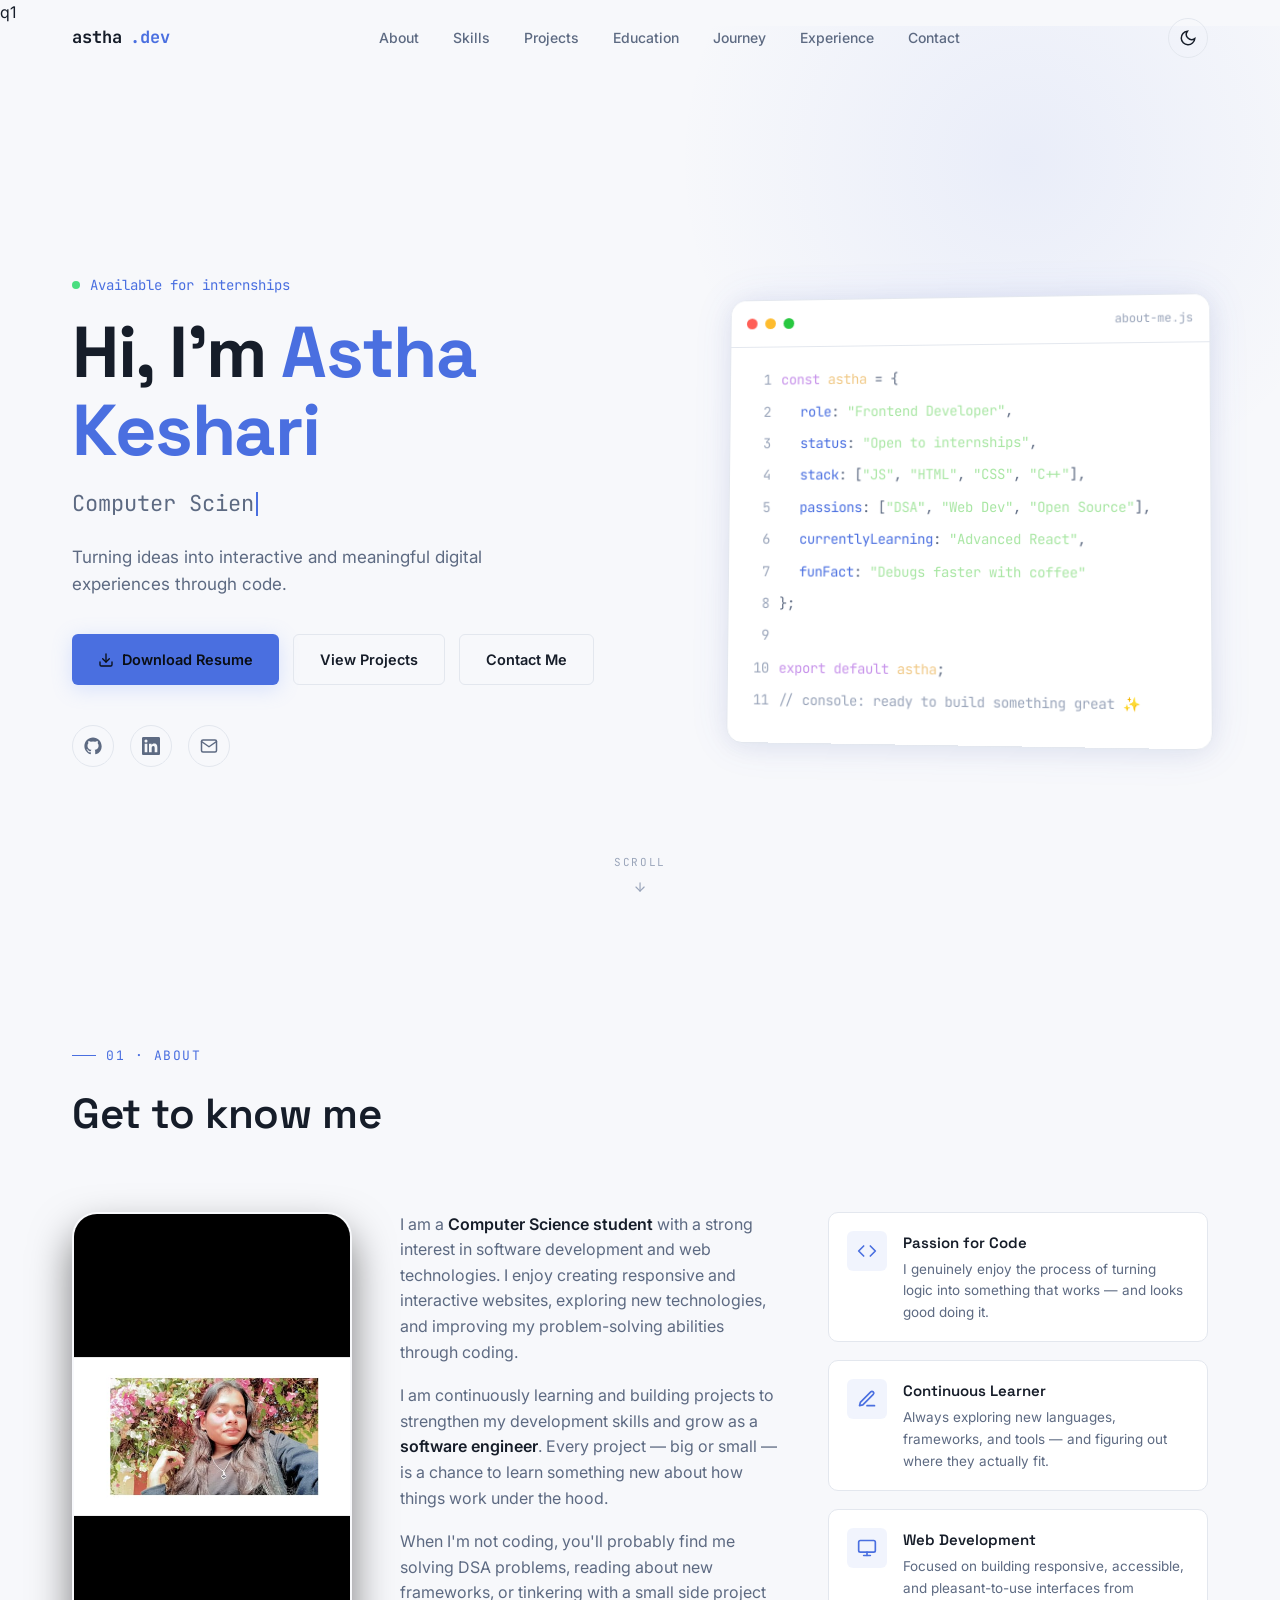
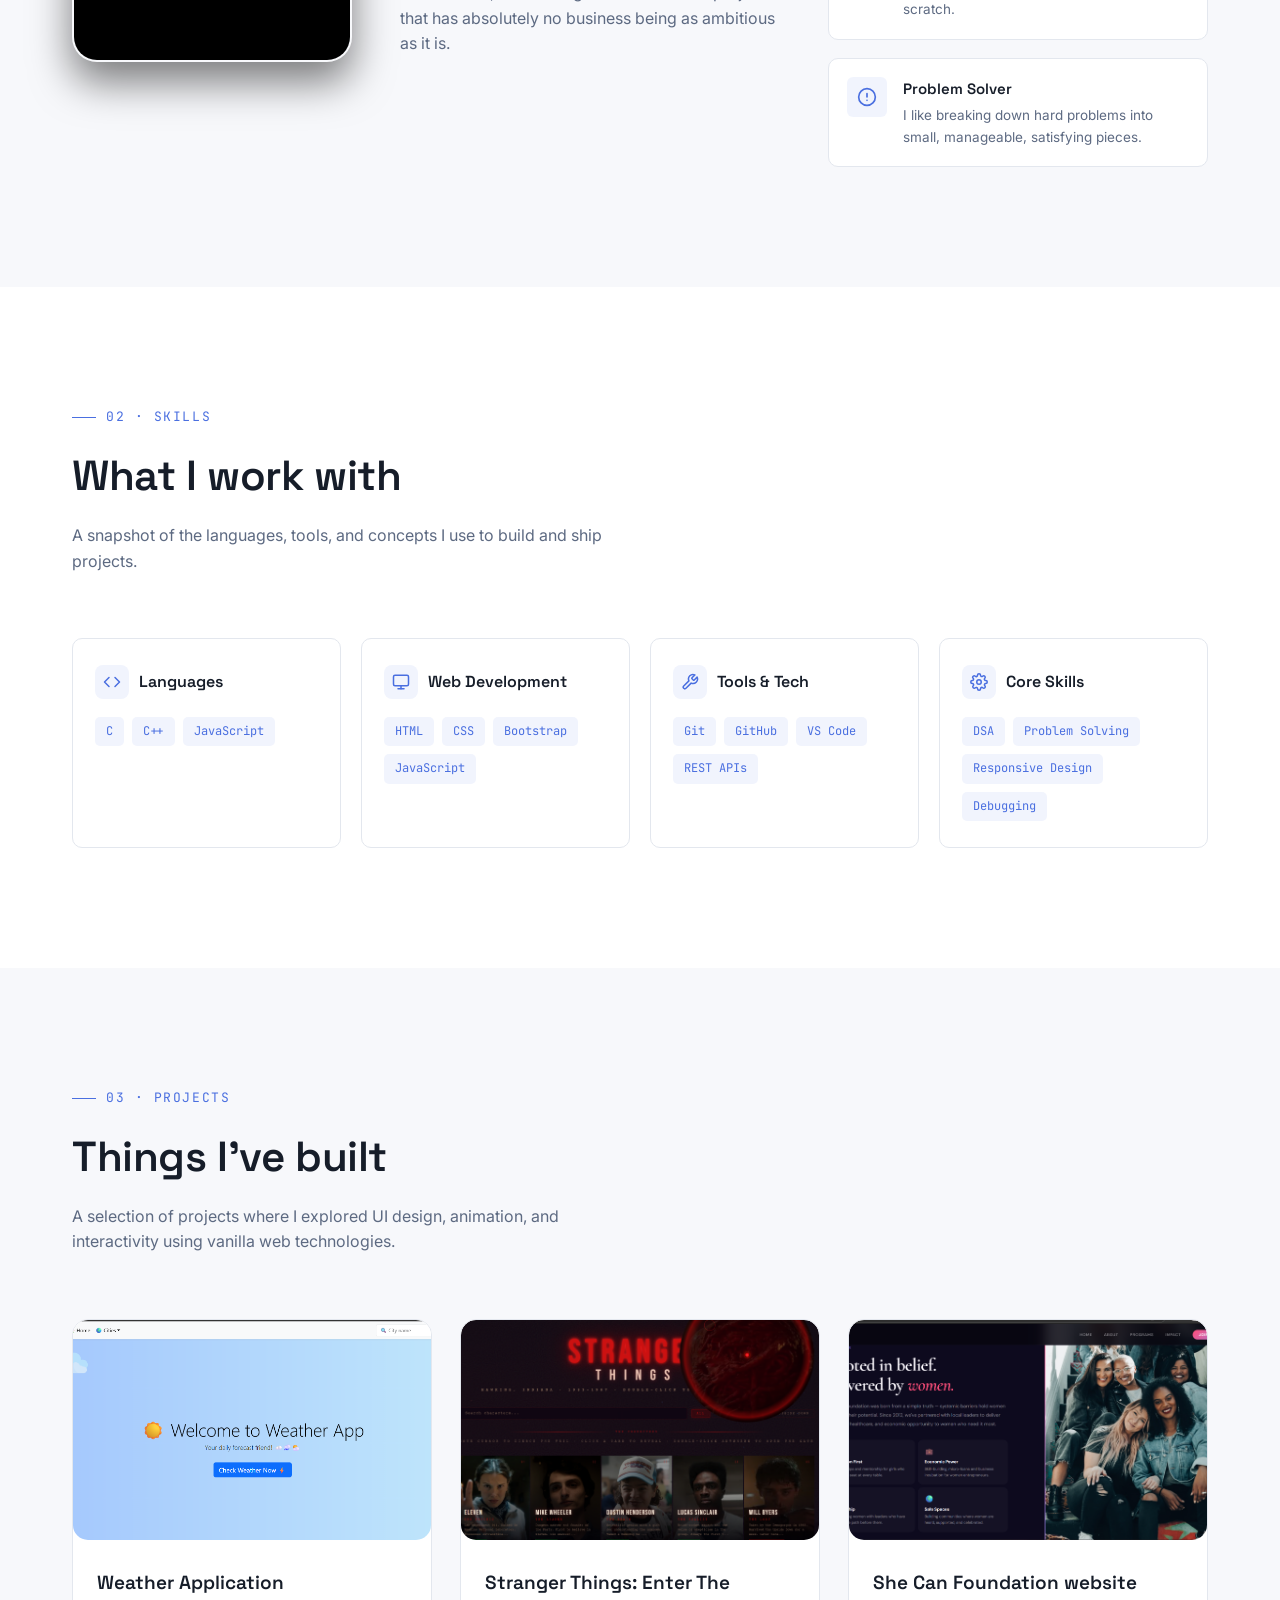
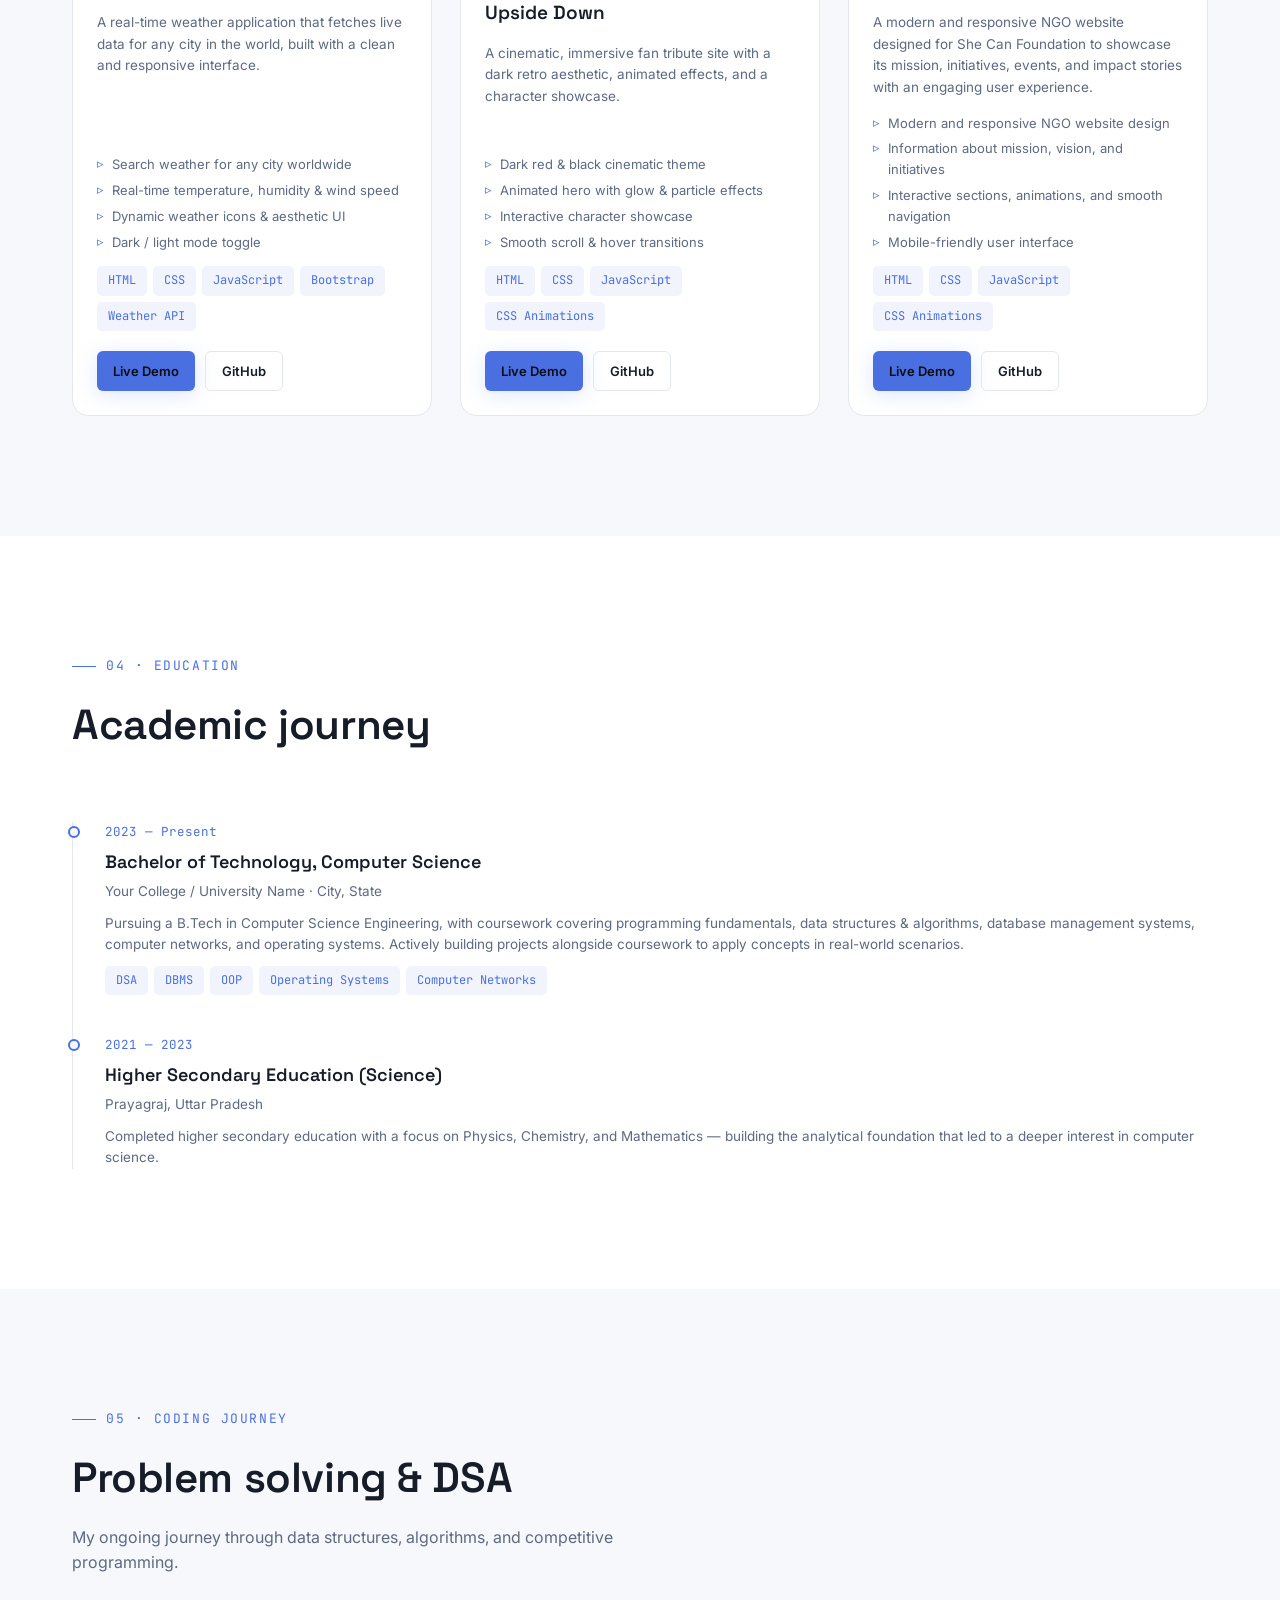
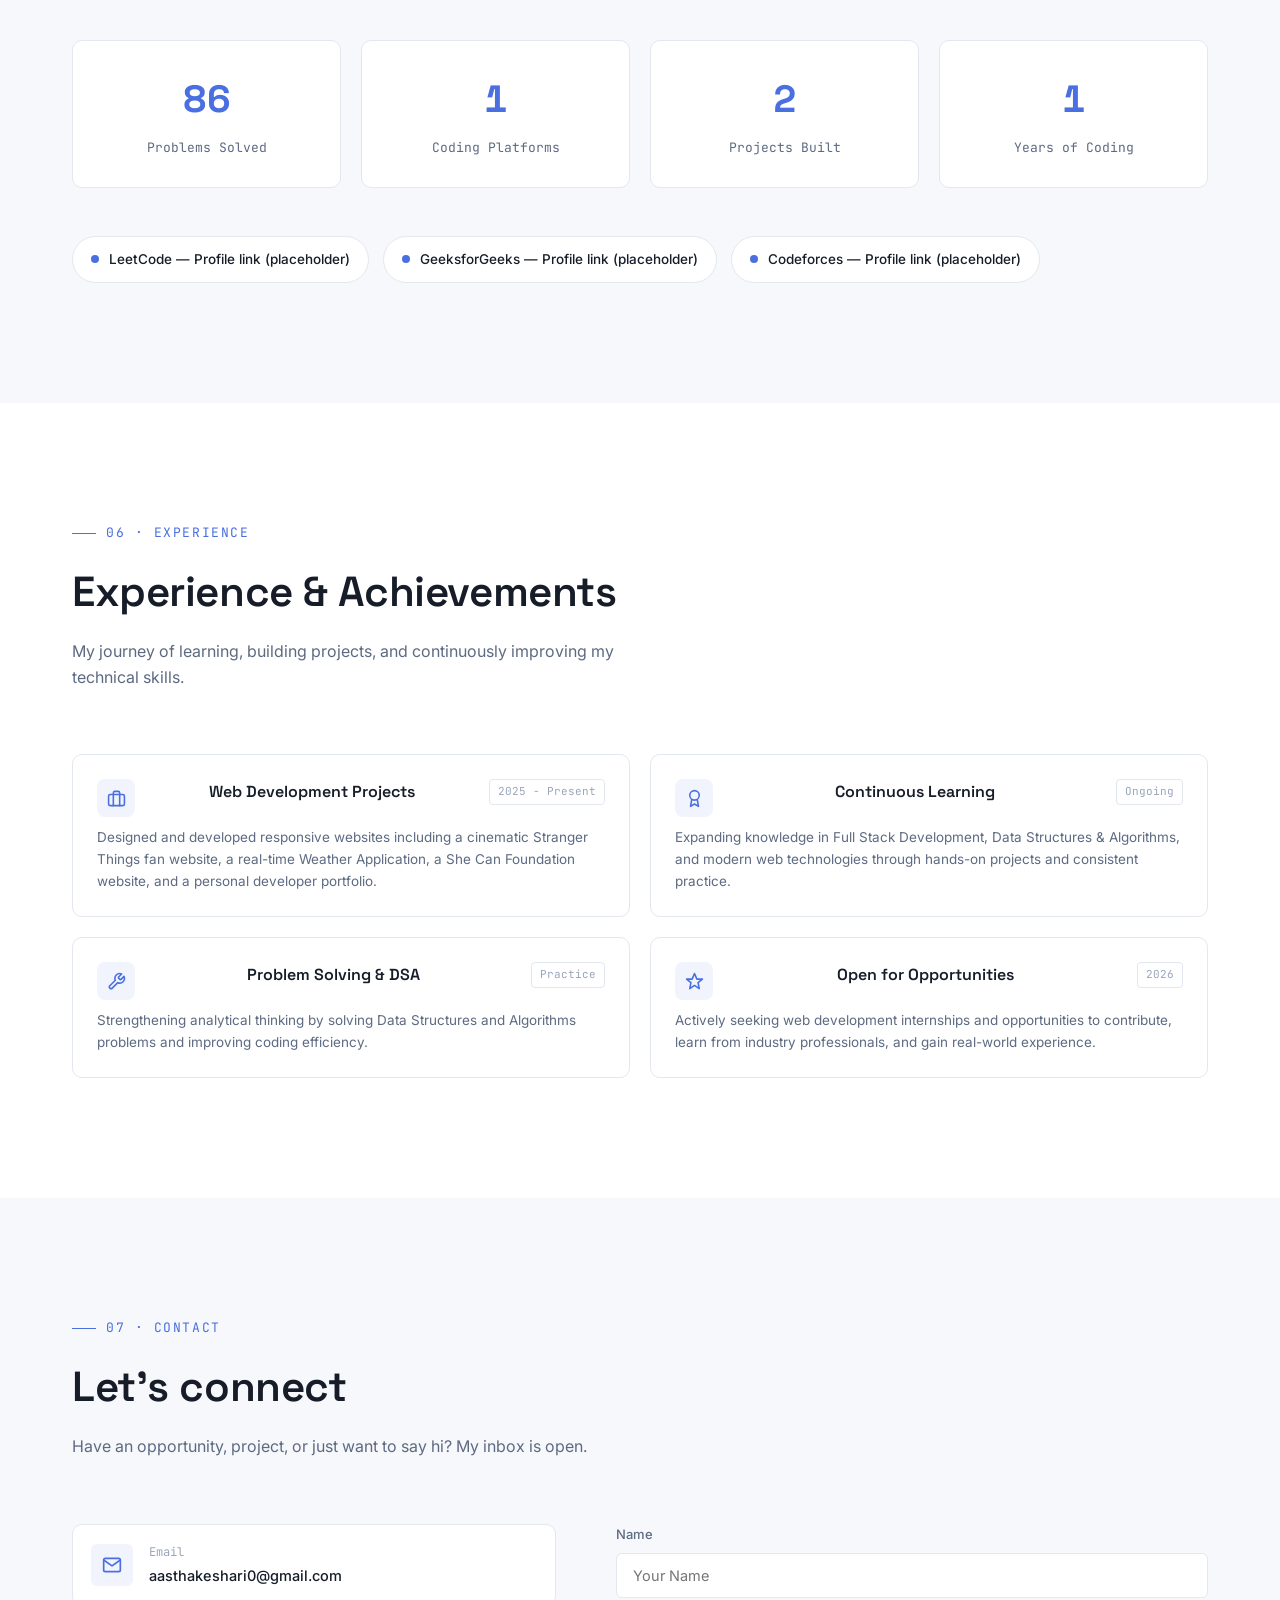
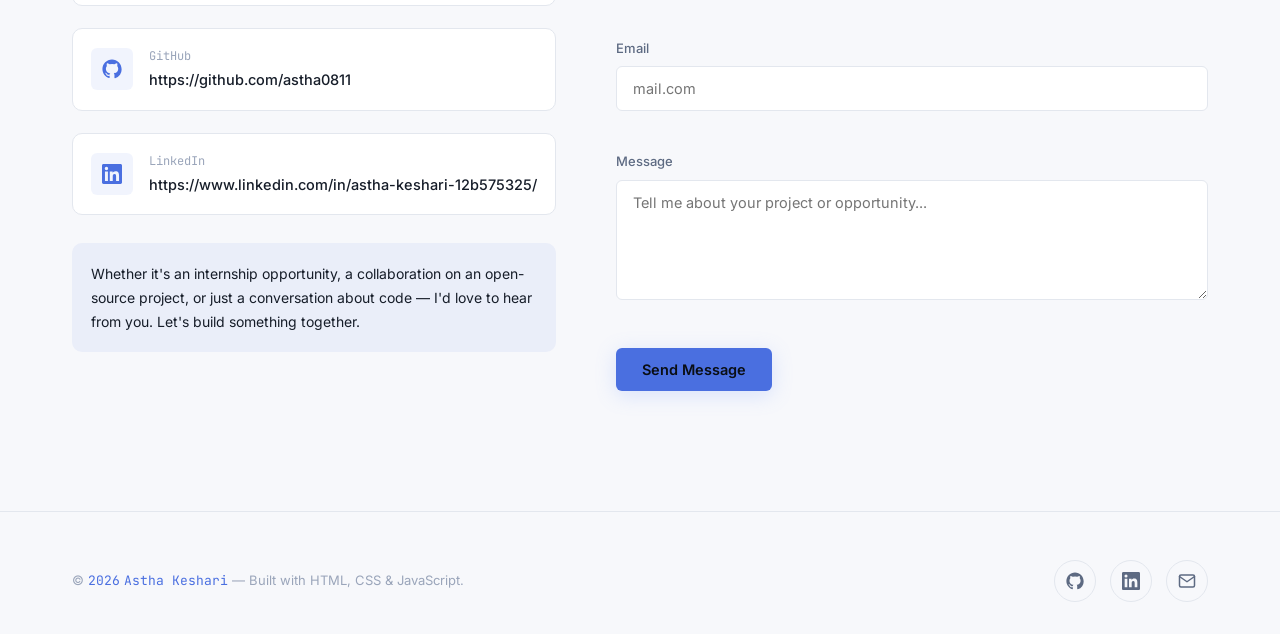
==== commit a82516d6: "Update index.html" ====
--- a/index.html
+++ b/index.html
@@ -166,7 +166,7 @@
     </div>
     <div class="about-grid">
       <div class="about-photo reveal">
-        <img src="images/astha.jpg" alt="Astha Keshari">
+        <img src="astha.jpg" alt="Astha Keshari">
       </div>
       <div class="about-text reveal">
         <p>
@@ -317,7 +317,7 @@
             <span></span>
             <span></span>
         </div>
-        <img src="images/weather.png" alt="Weather App">
+        <img src="weather.png" alt="Weather App">
     </div>
 </div>
         <div class="project-body">
@@ -362,7 +362,7 @@
                 <span></span>
                 <span></span>
             </div>
-            <img src="images/stranger.png" alt="Stranger Things">
+            <img src="stranger.png" alt="Stranger Things">
         </div>
     </div>
 
@@ -416,7 +416,7 @@
                 <span></span>
             </div>
 
-            <img src="images/shecan.png" alt="Valentine Website">
+            <img src="shecan.png" alt="Valentine Website">
         </div>
     </div>
 
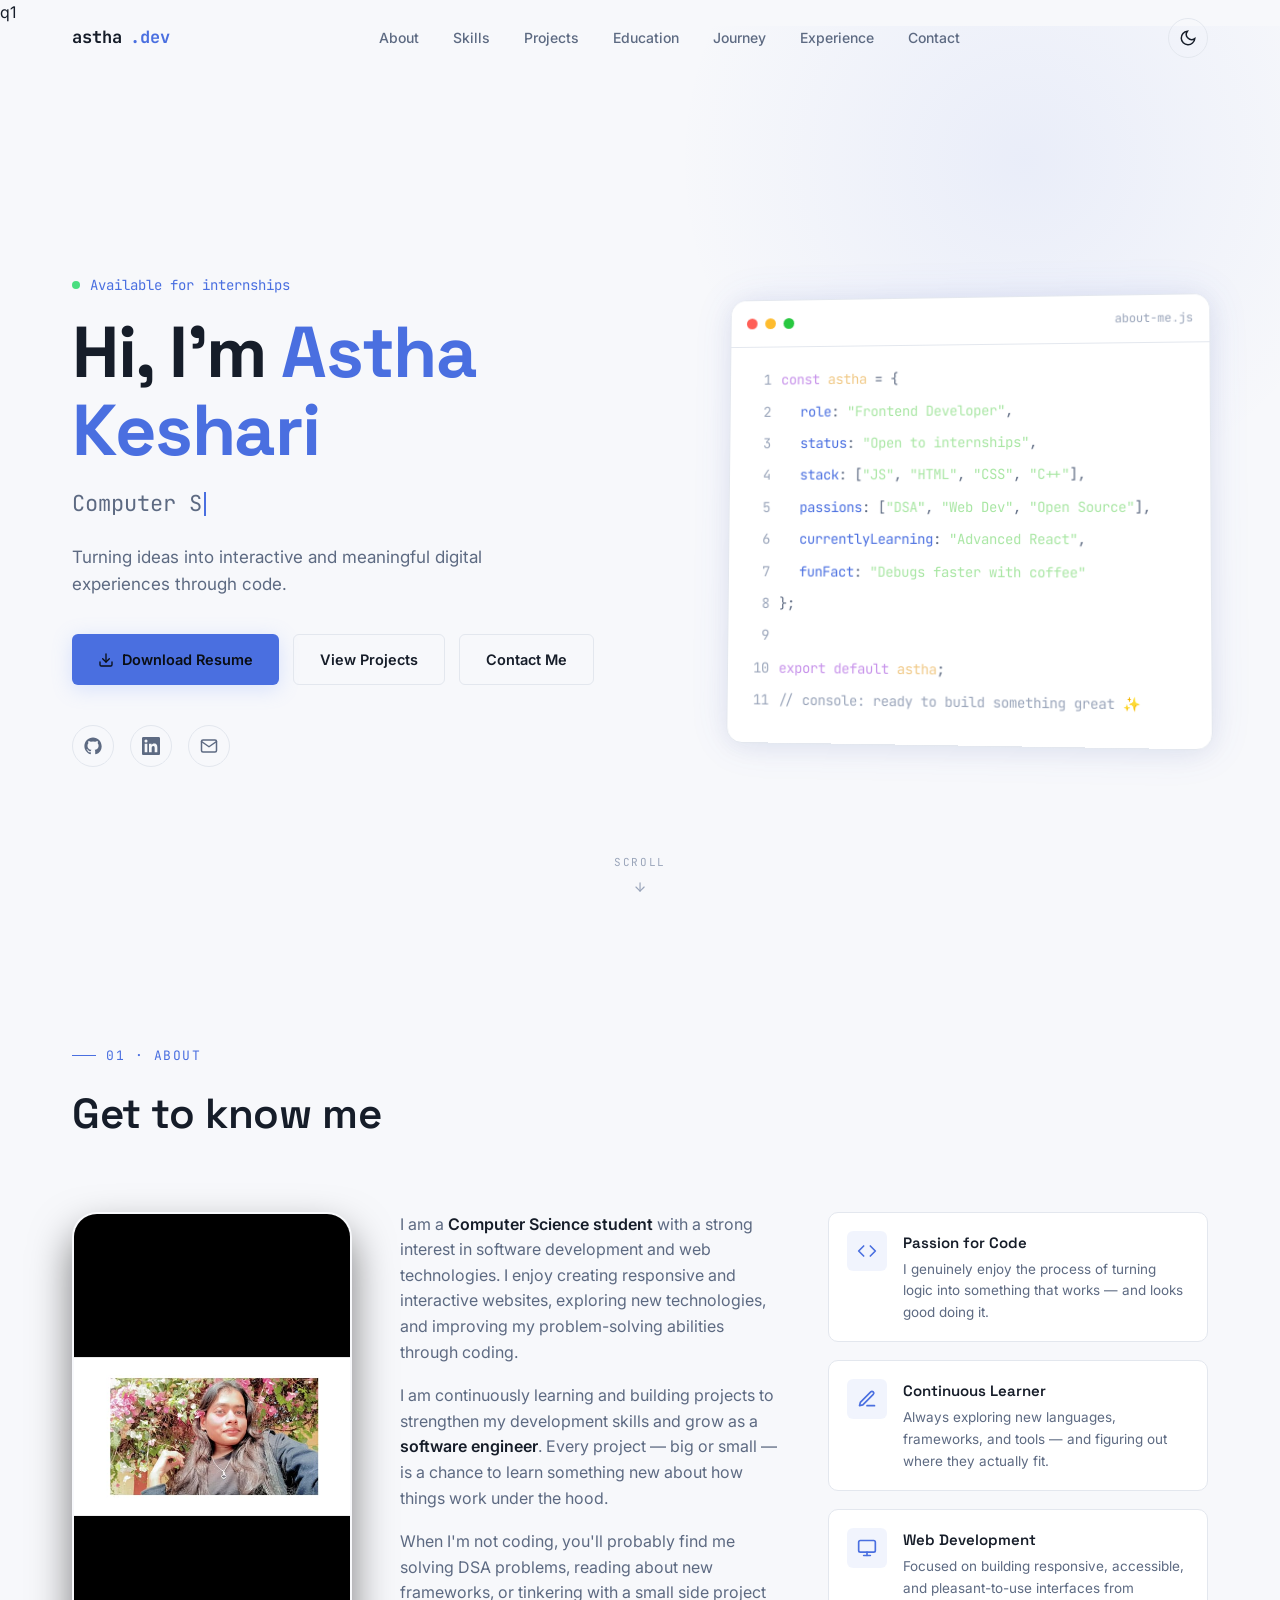
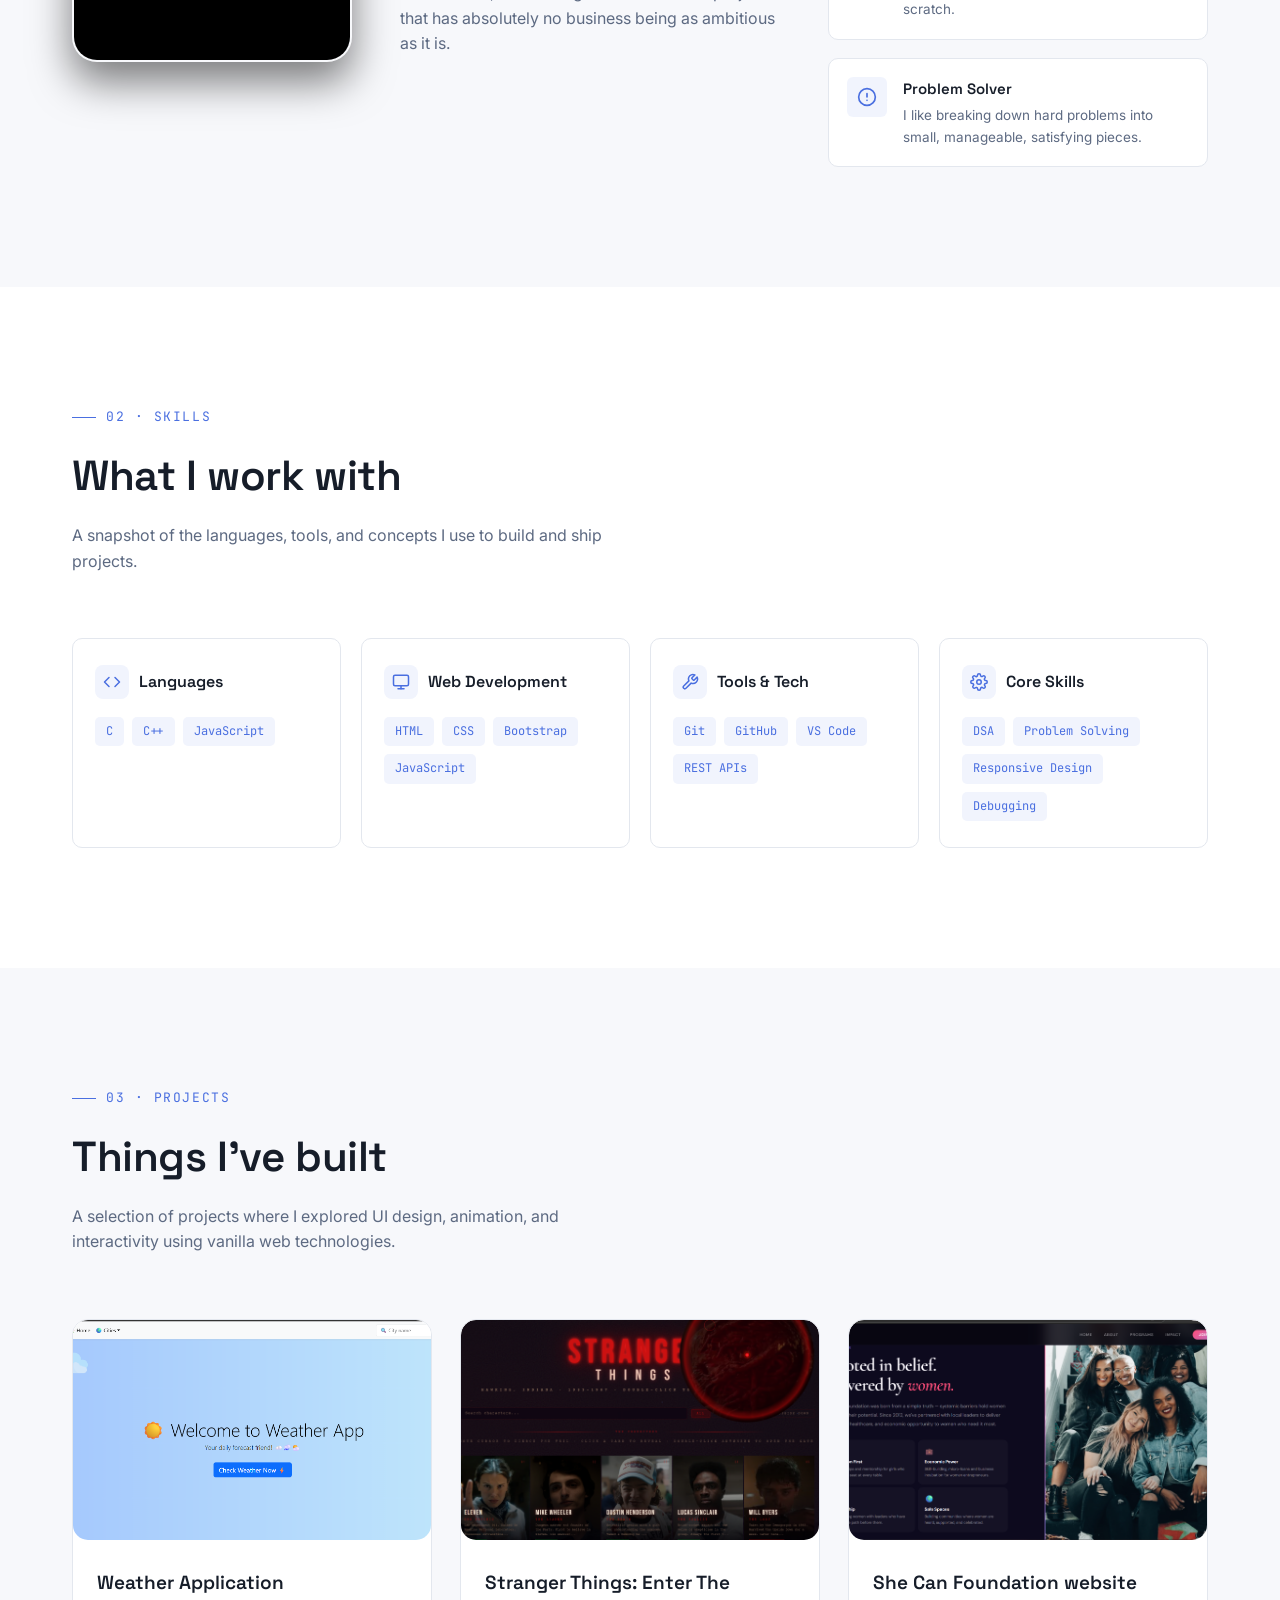
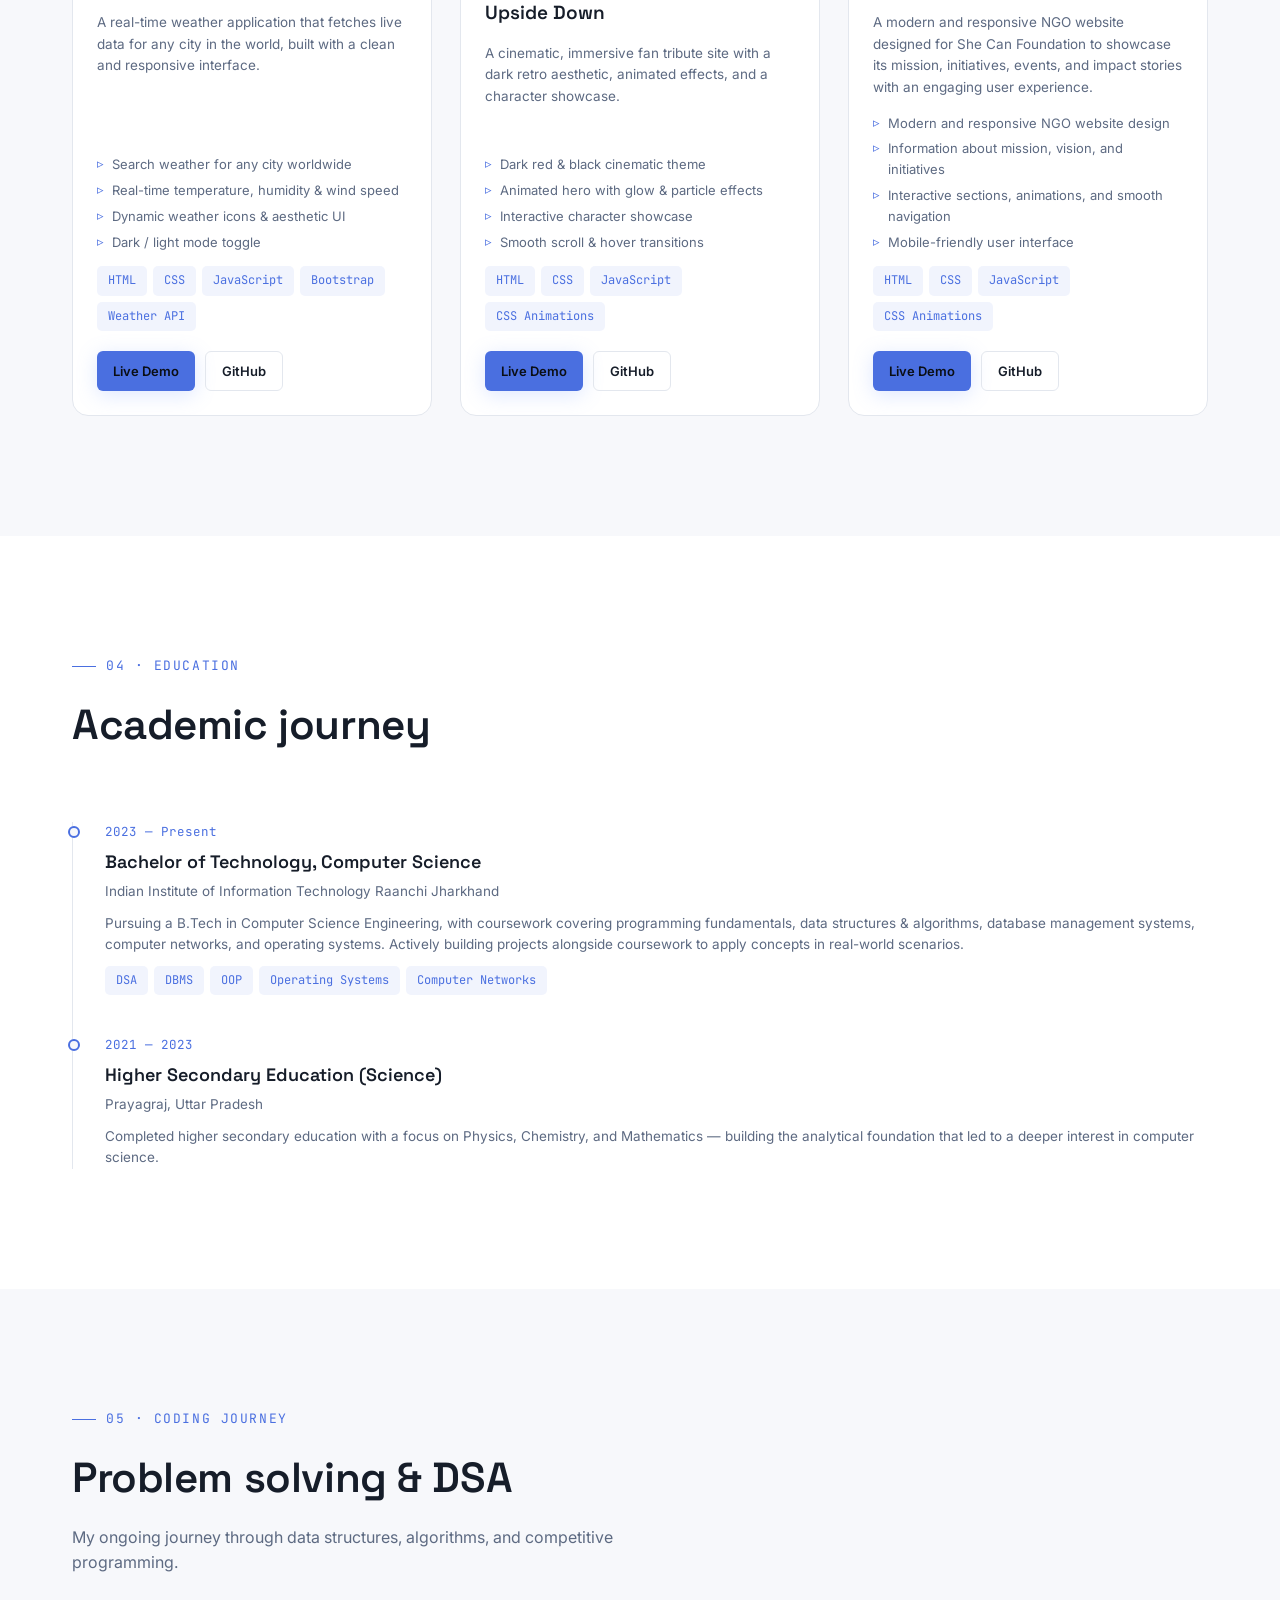
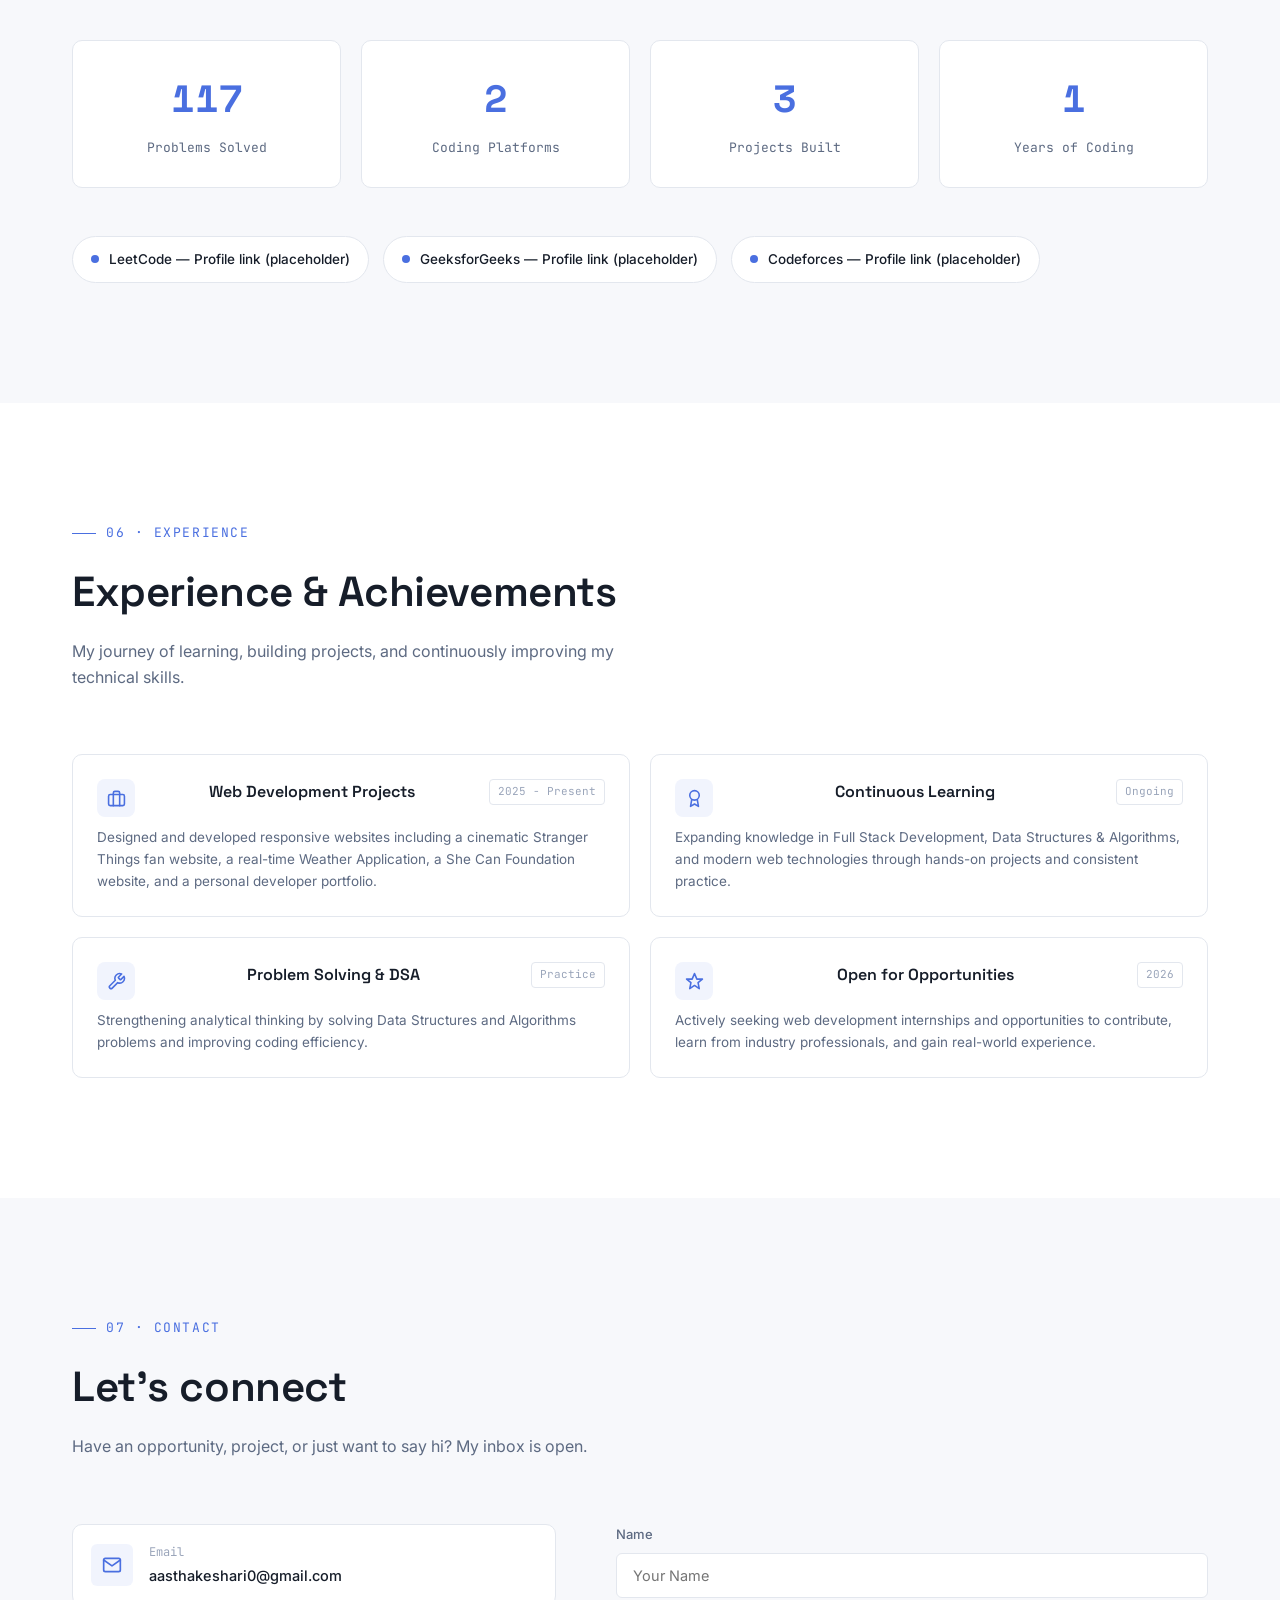
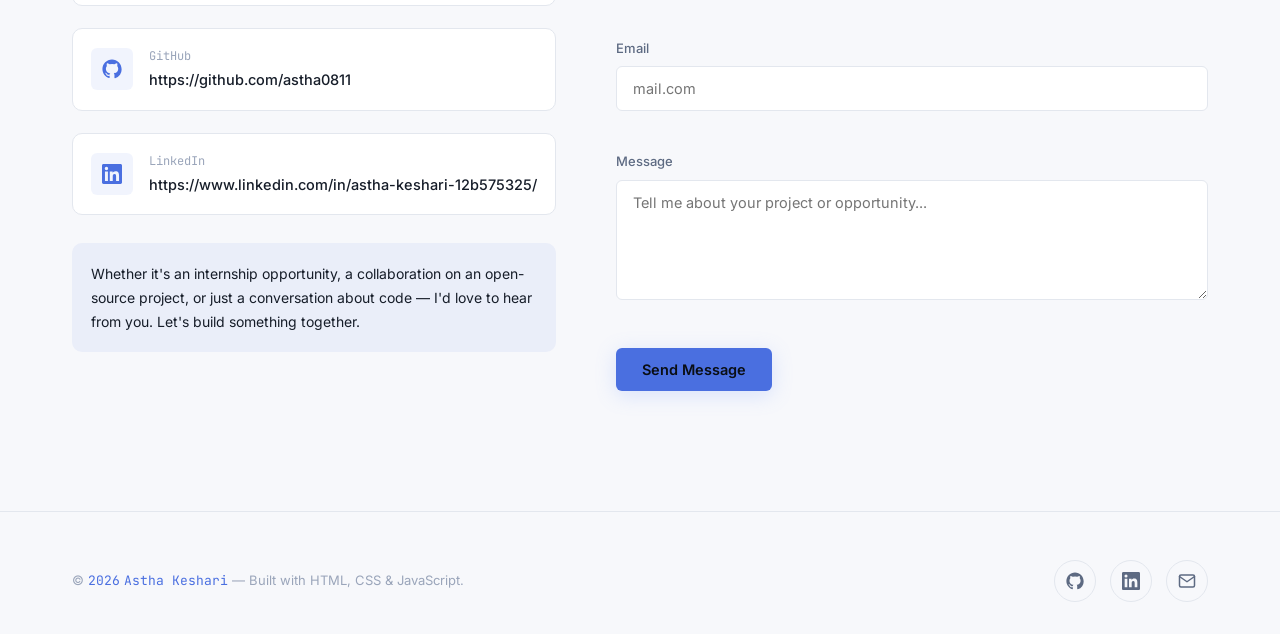
==== commit 9e10fcec: "Update index.html" ====
--- a/index.html
+++ b/index.html
@@ -103,7 +103,7 @@
         Turning ideas into interactive and meaningful digital experiences through code.
       </p>
       <div class="hero-actions">
-        <a href="#" class="btn btn-primary" id="resume-btn" download>
+        <a href="astha's_resume.pdf" class="btn btn-primary" id="resume-btn" download>
           <svg width="16" height="16" viewBox="0 0 24 24" fill="none" stroke="currentColor" stroke-width="2" stroke-linecap="round" stroke-linejoin="round"><path d="M21 15v4a2 2 0 0 1-2 2H5a2 2 0 0 1-2-2v-4"/><polyline points="7 10 12 15 17 10"/><line x1="12" y1="15" x2="12" y2="3"/></svg>
           Download Resume
         </a>
@@ -475,7 +475,7 @@
       <div class="timeline-item">
         <div class="timeline-date">2023 — Present</div>
         <h3 class="timeline-title">Bachelor of Technology, Computer Science</h3>
-        <div class="timeline-sub">Your College / University Name · City, State</div>
+        <div class="timeline-sub">Indian Institute of Information Technology Raanchi Jharkhand</div>
         <p class="timeline-desc">
           Pursuing a B.Tech in Computer Science Engineering, with coursework covering programming fundamentals,
           data structures &amp; algorithms, database management systems, computer networks, and operating systems.
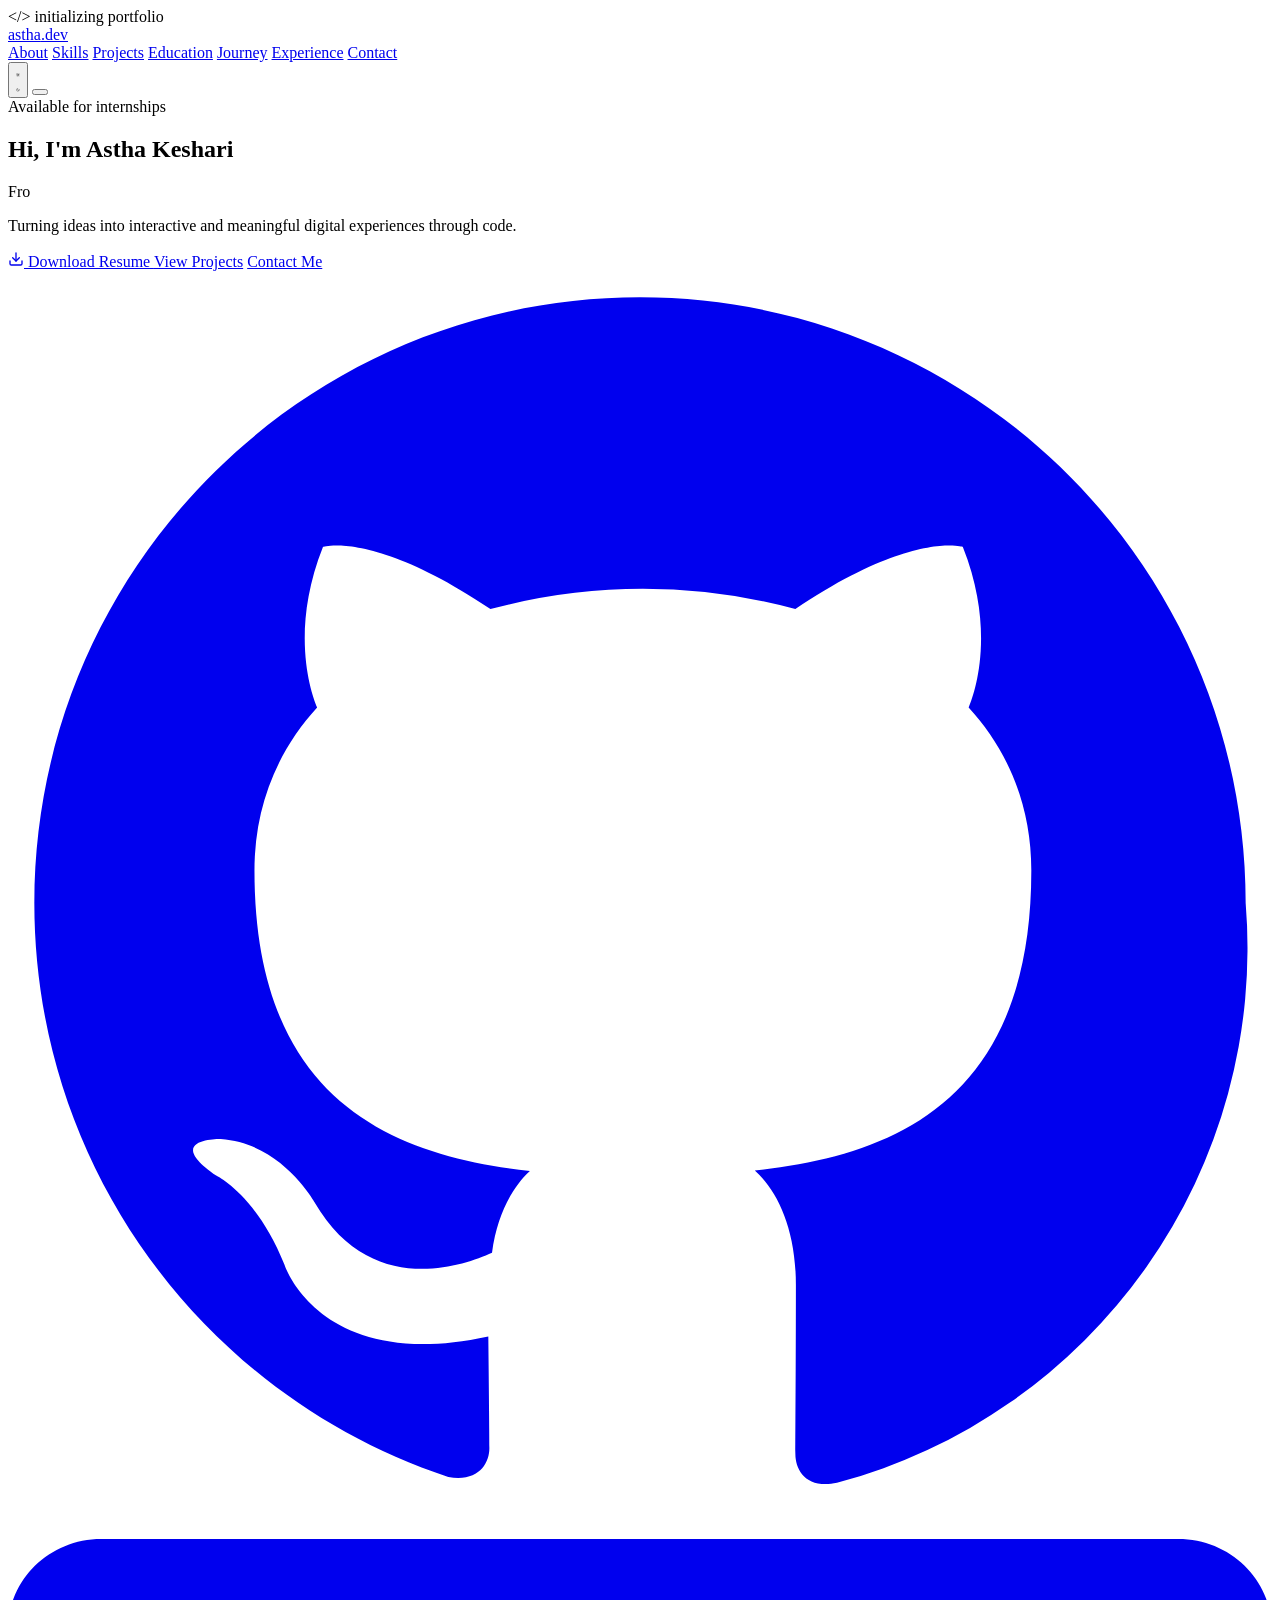
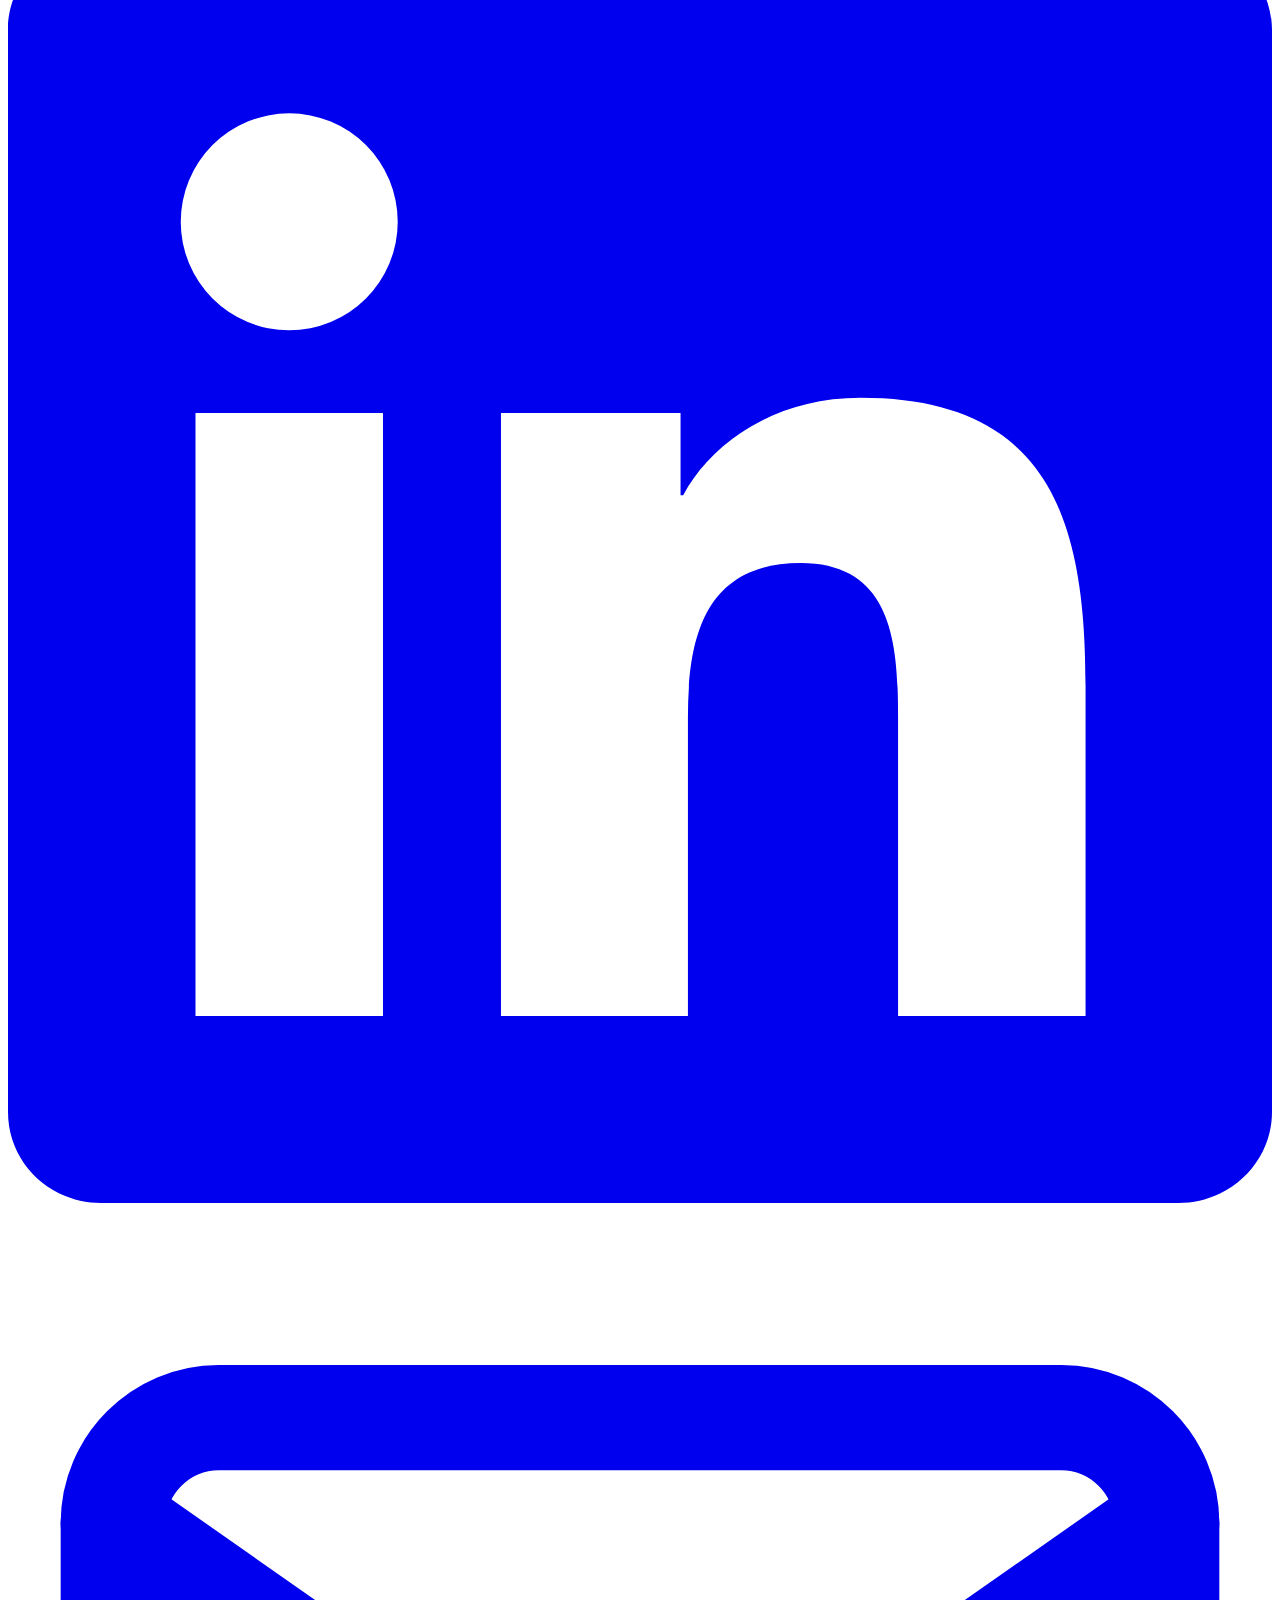
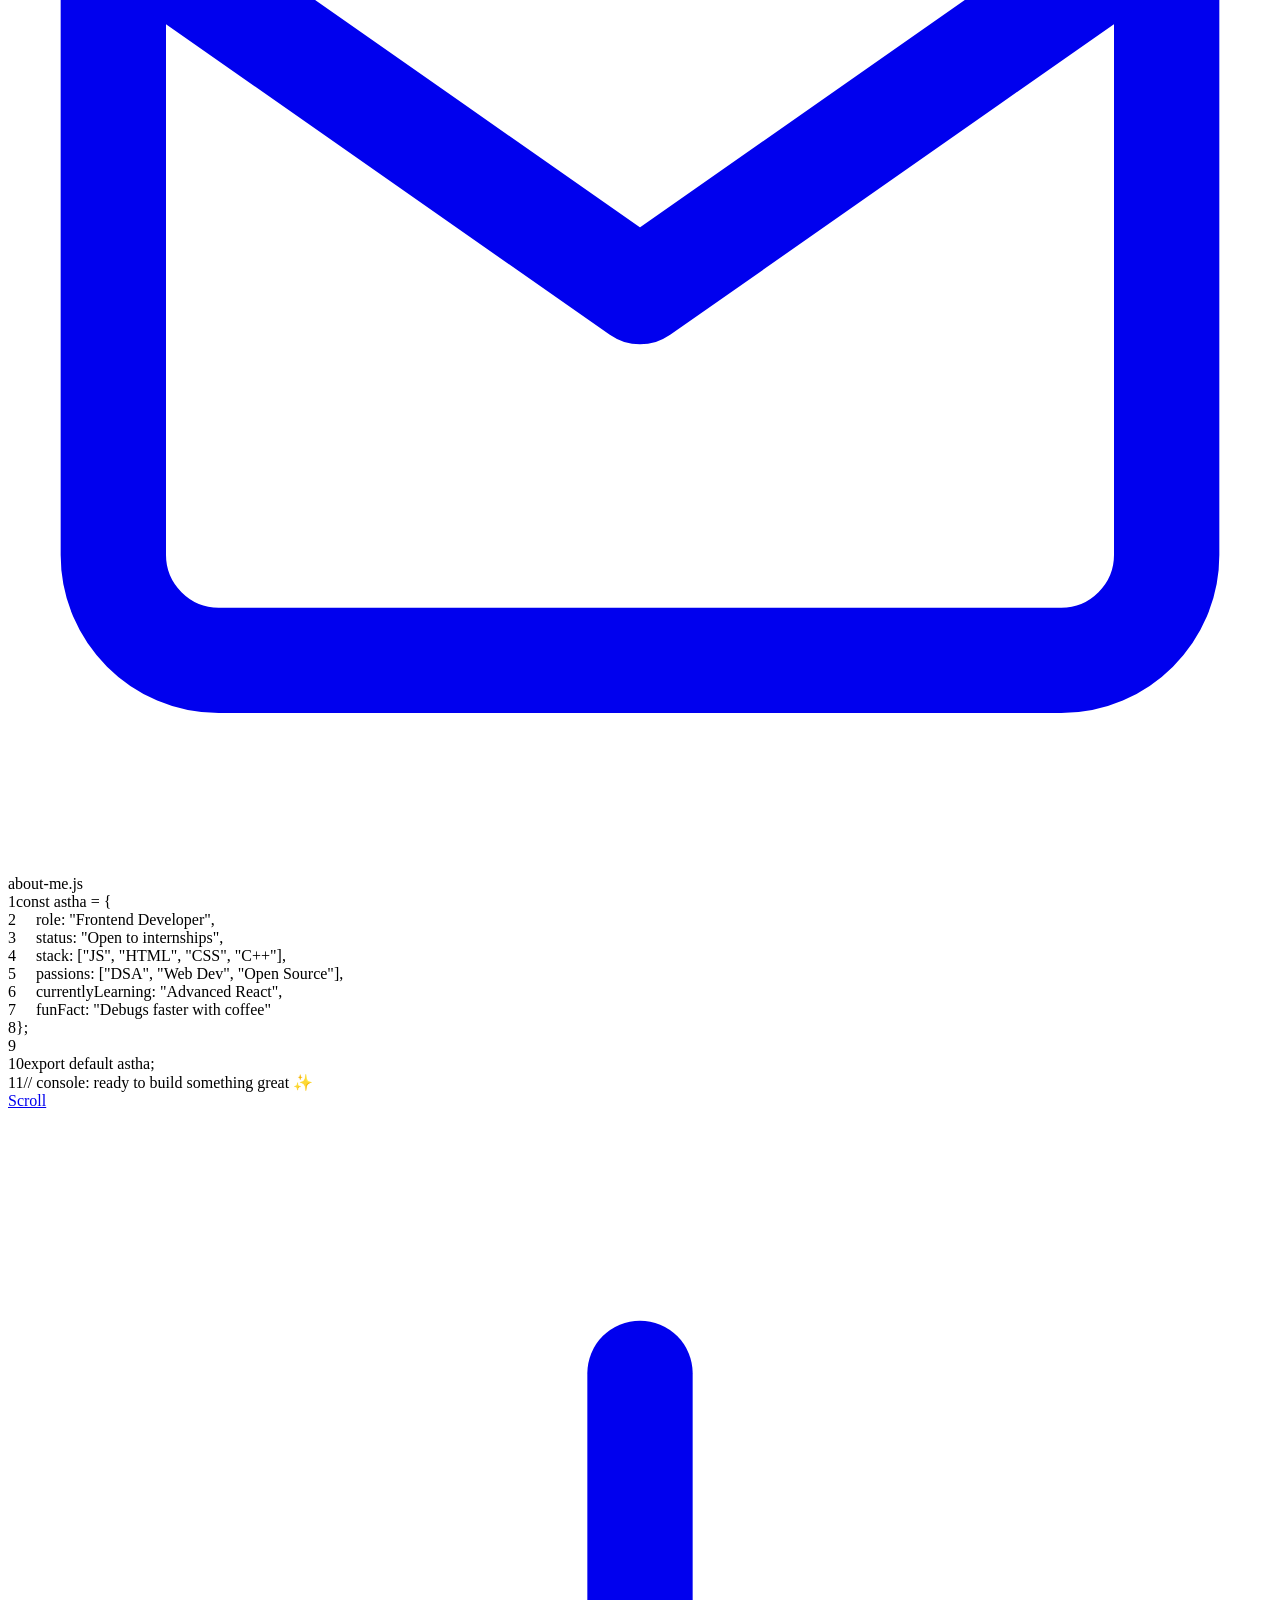
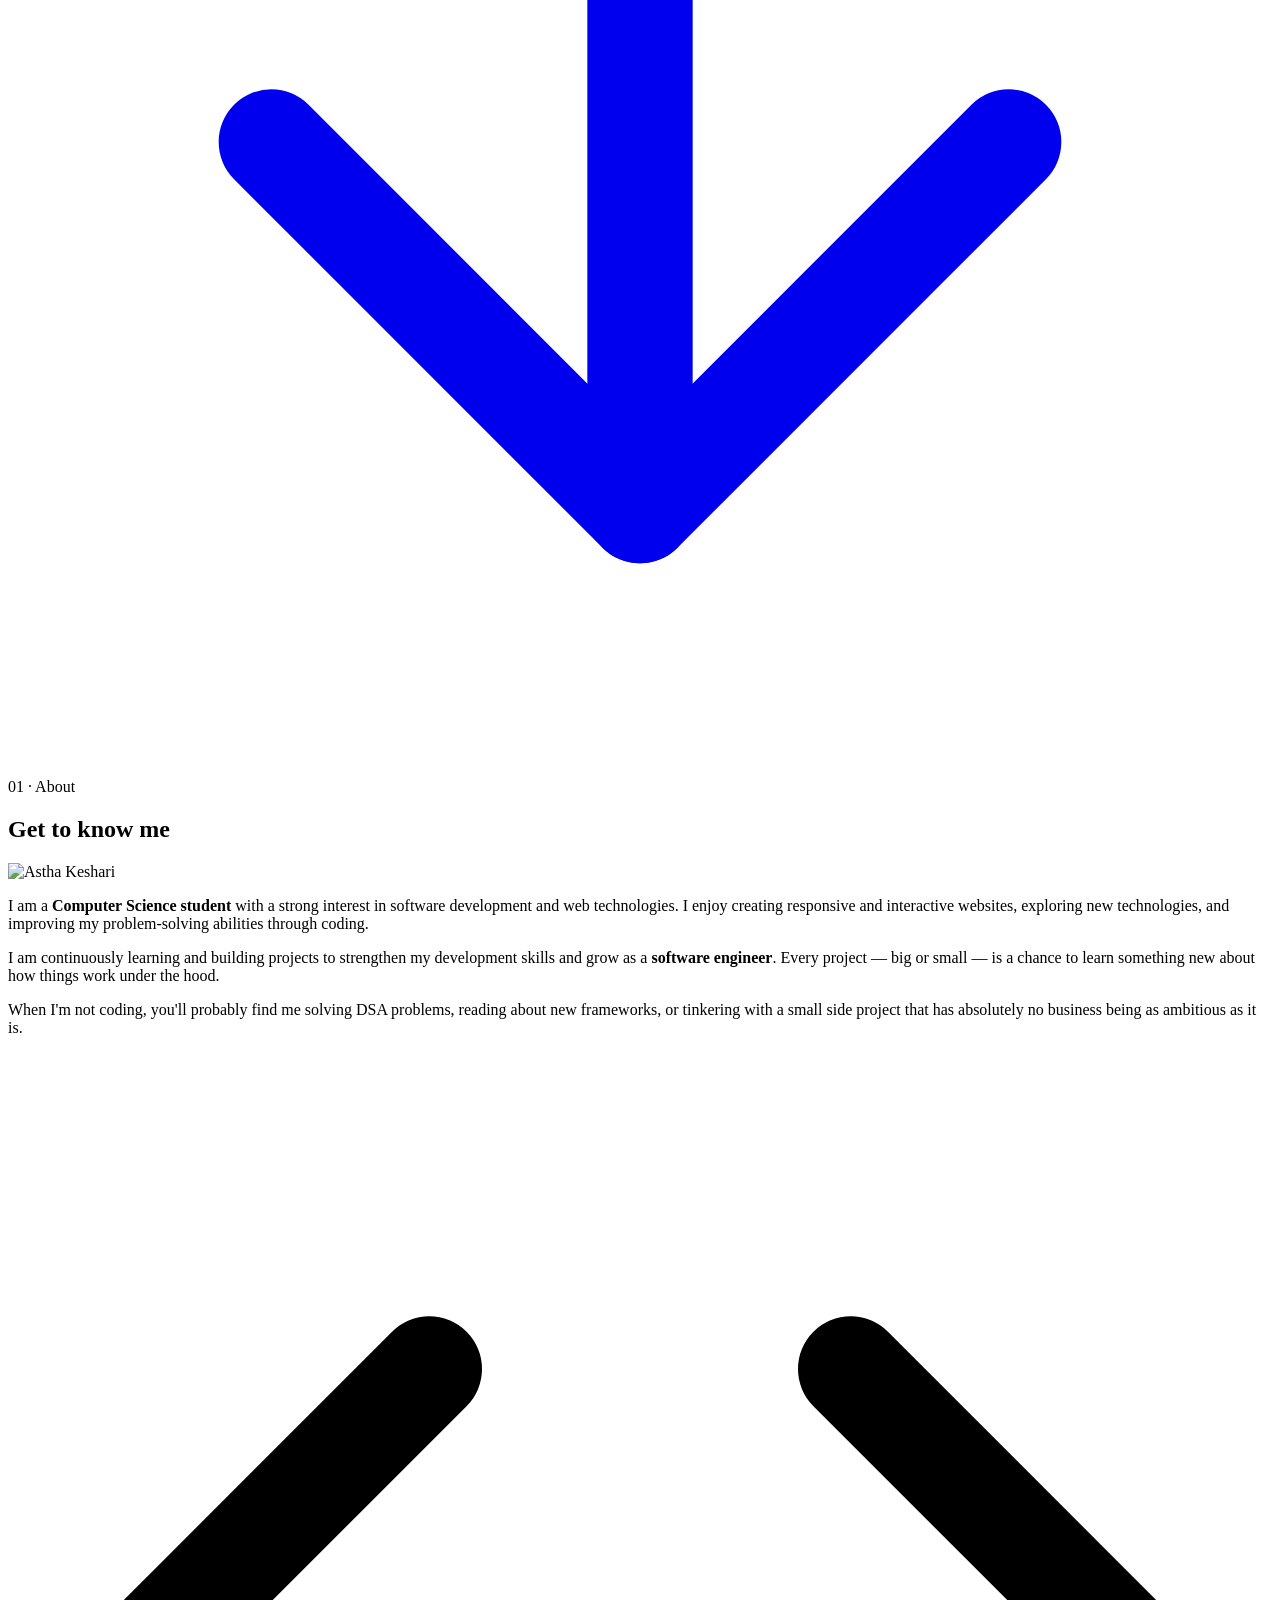
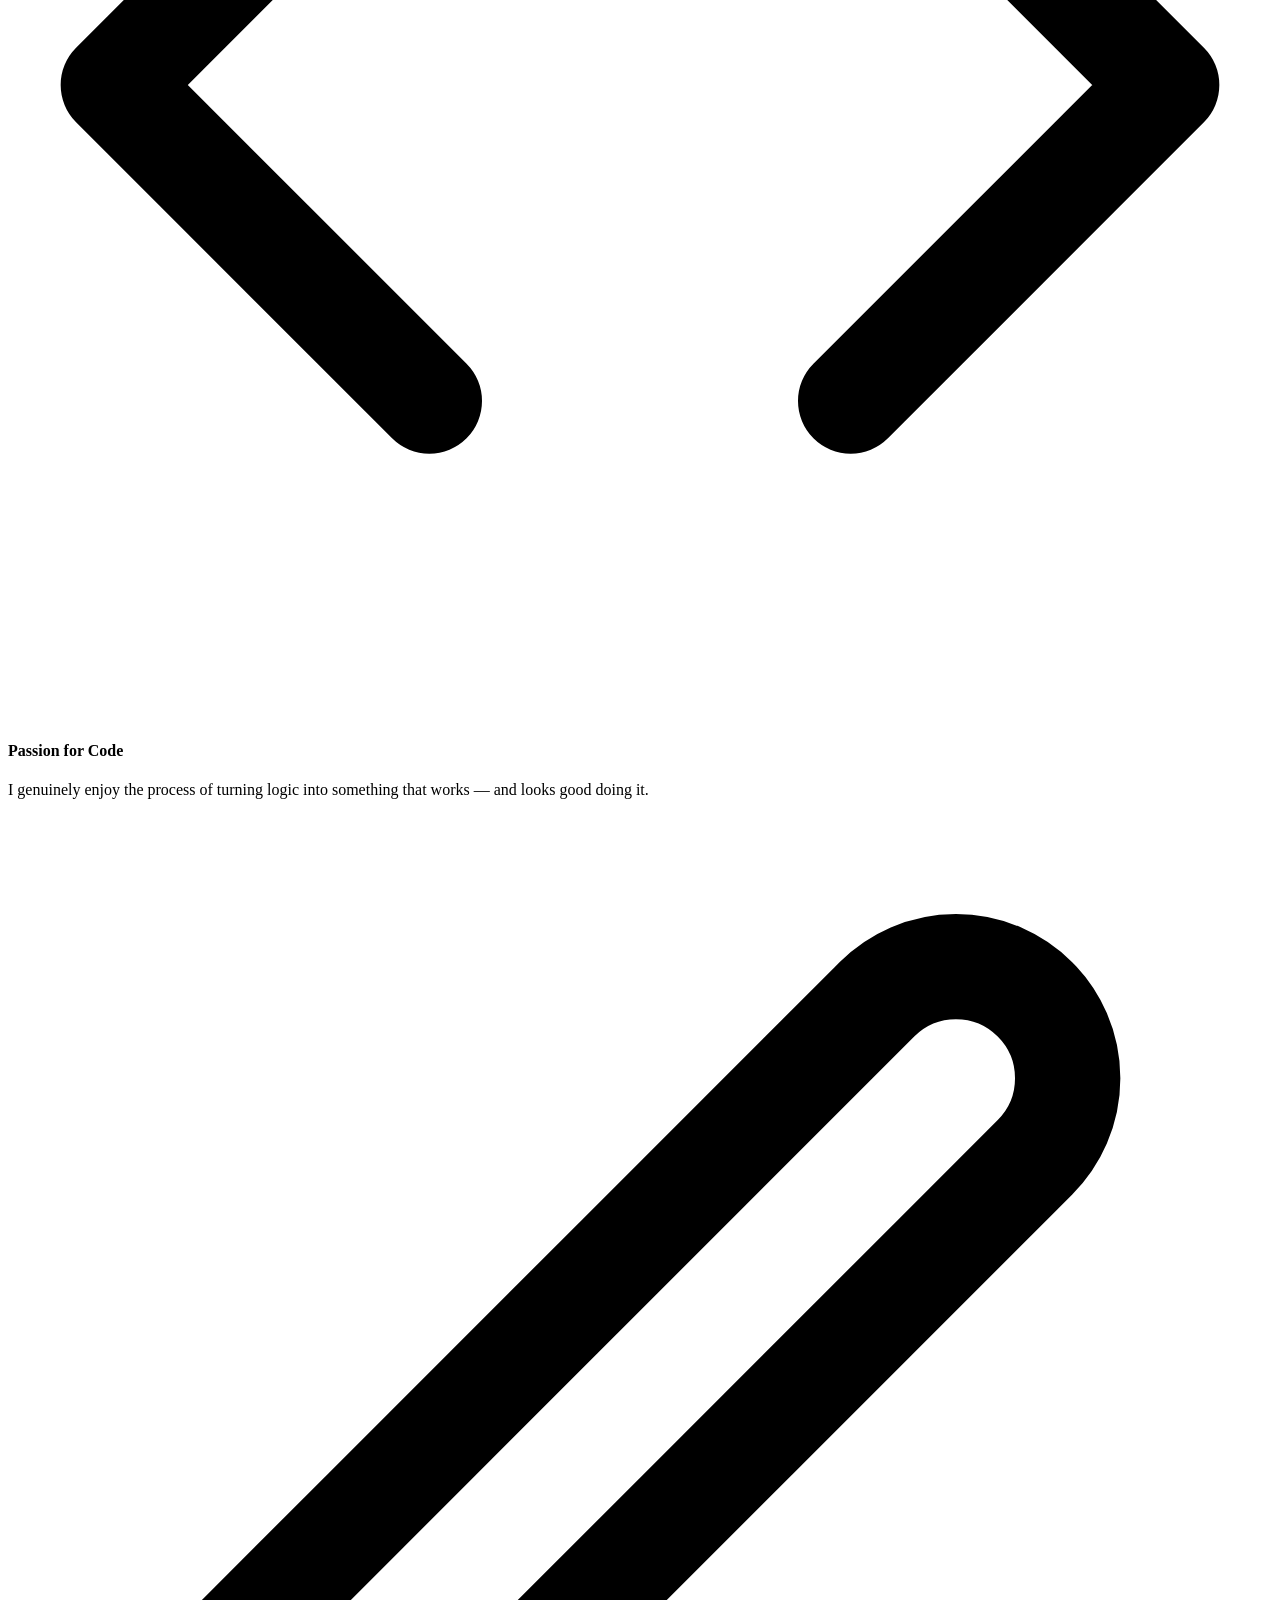
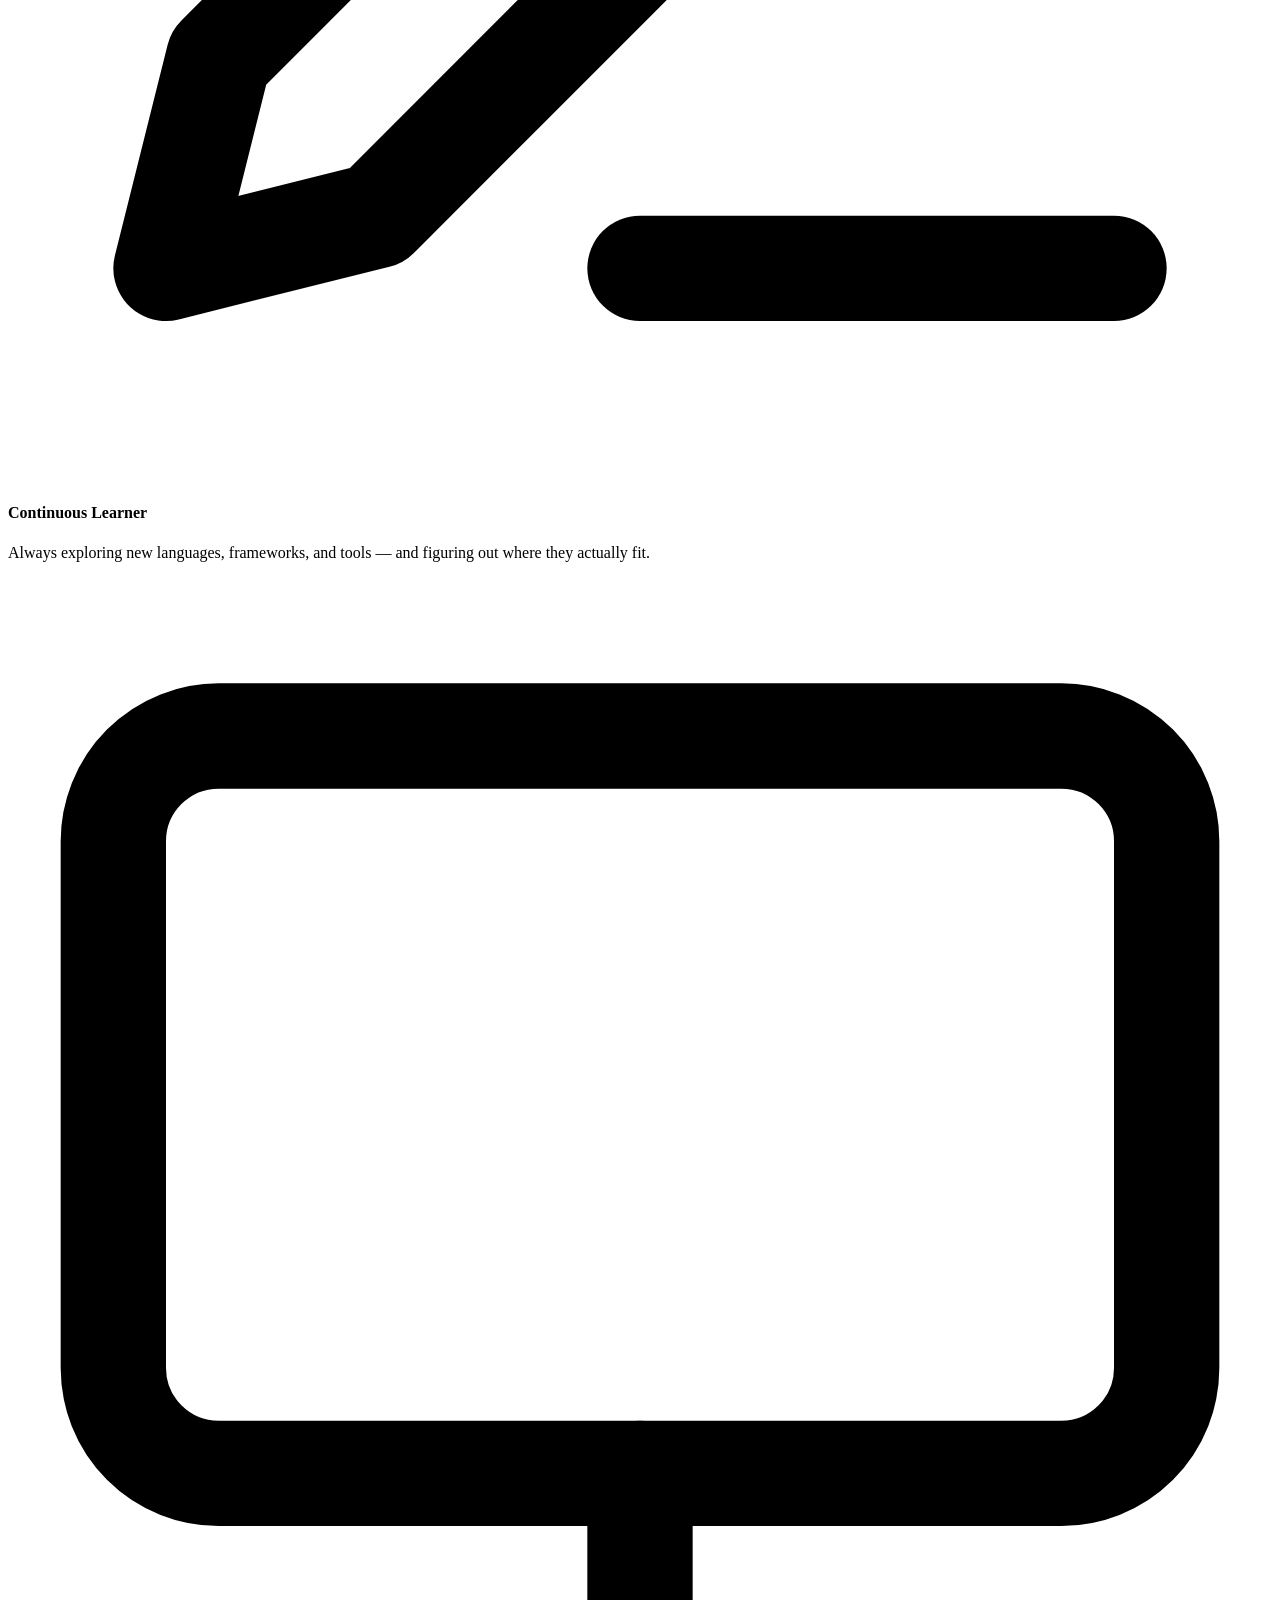
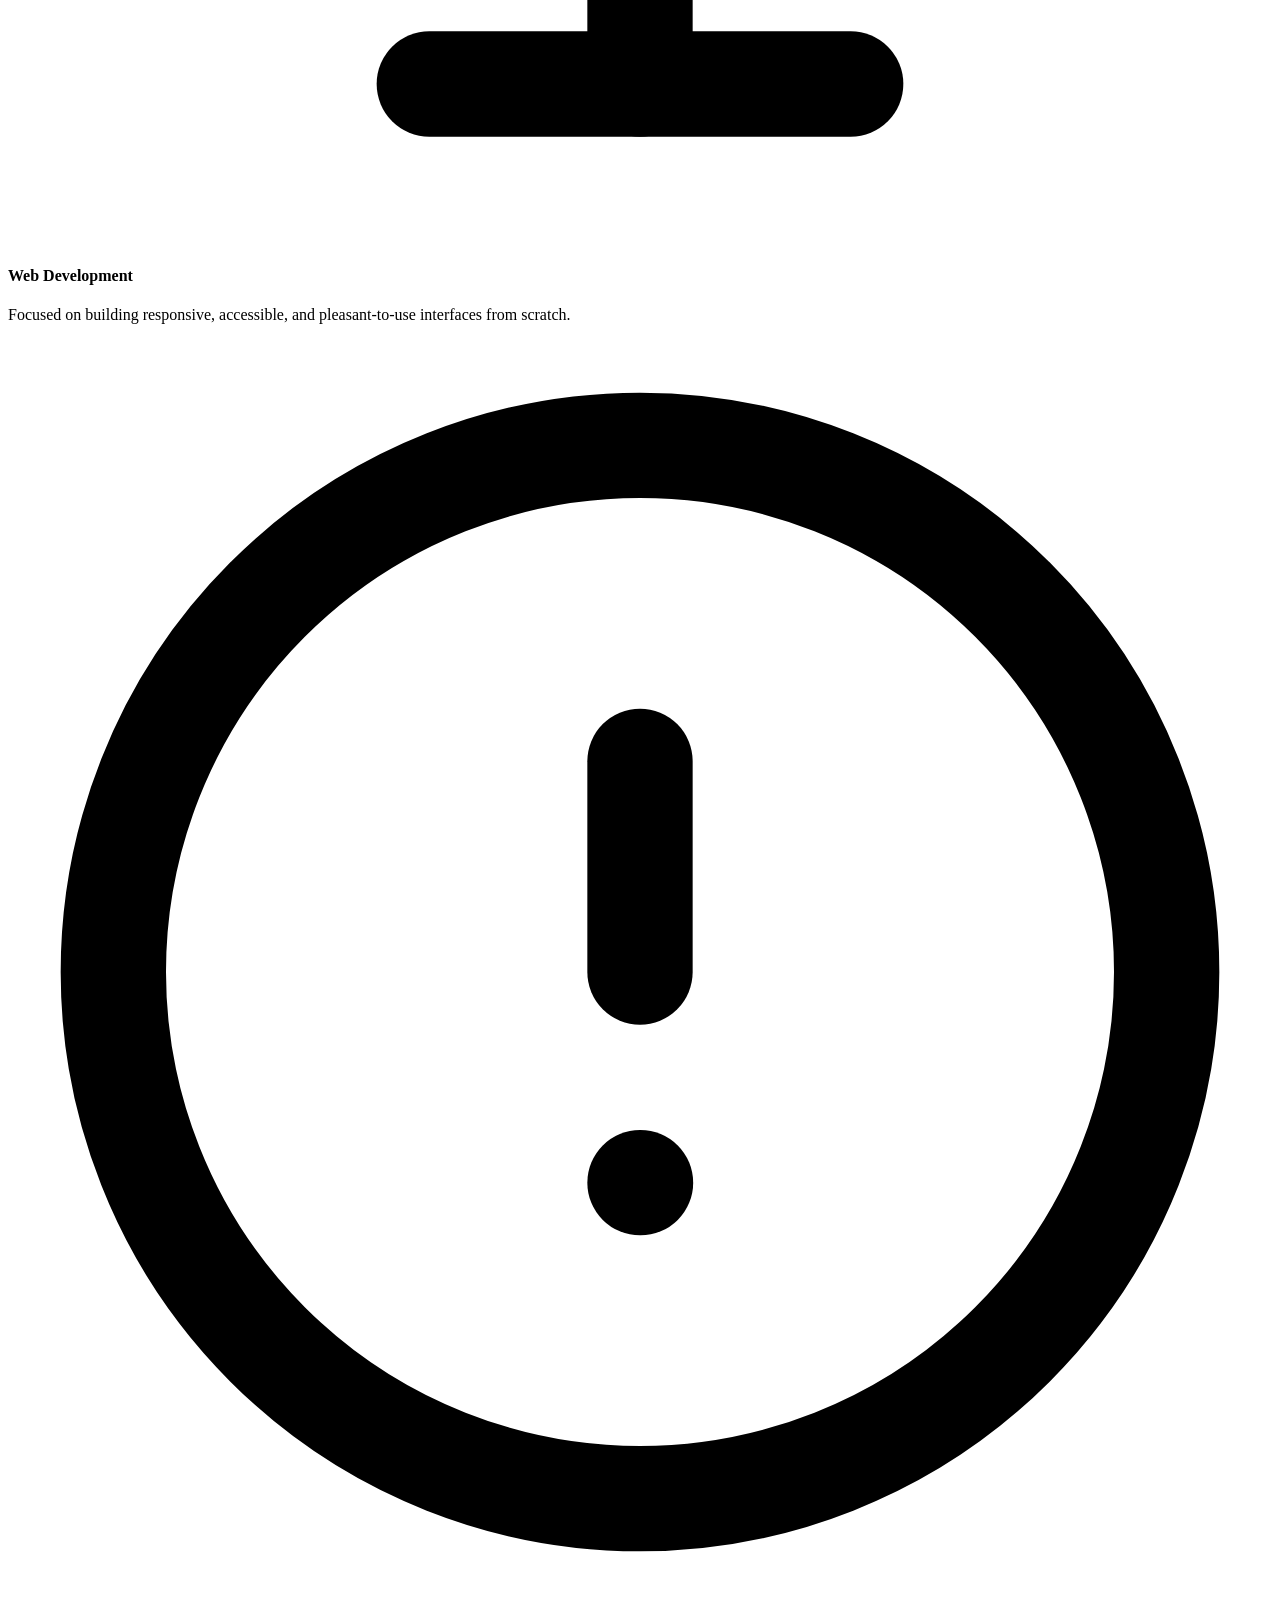
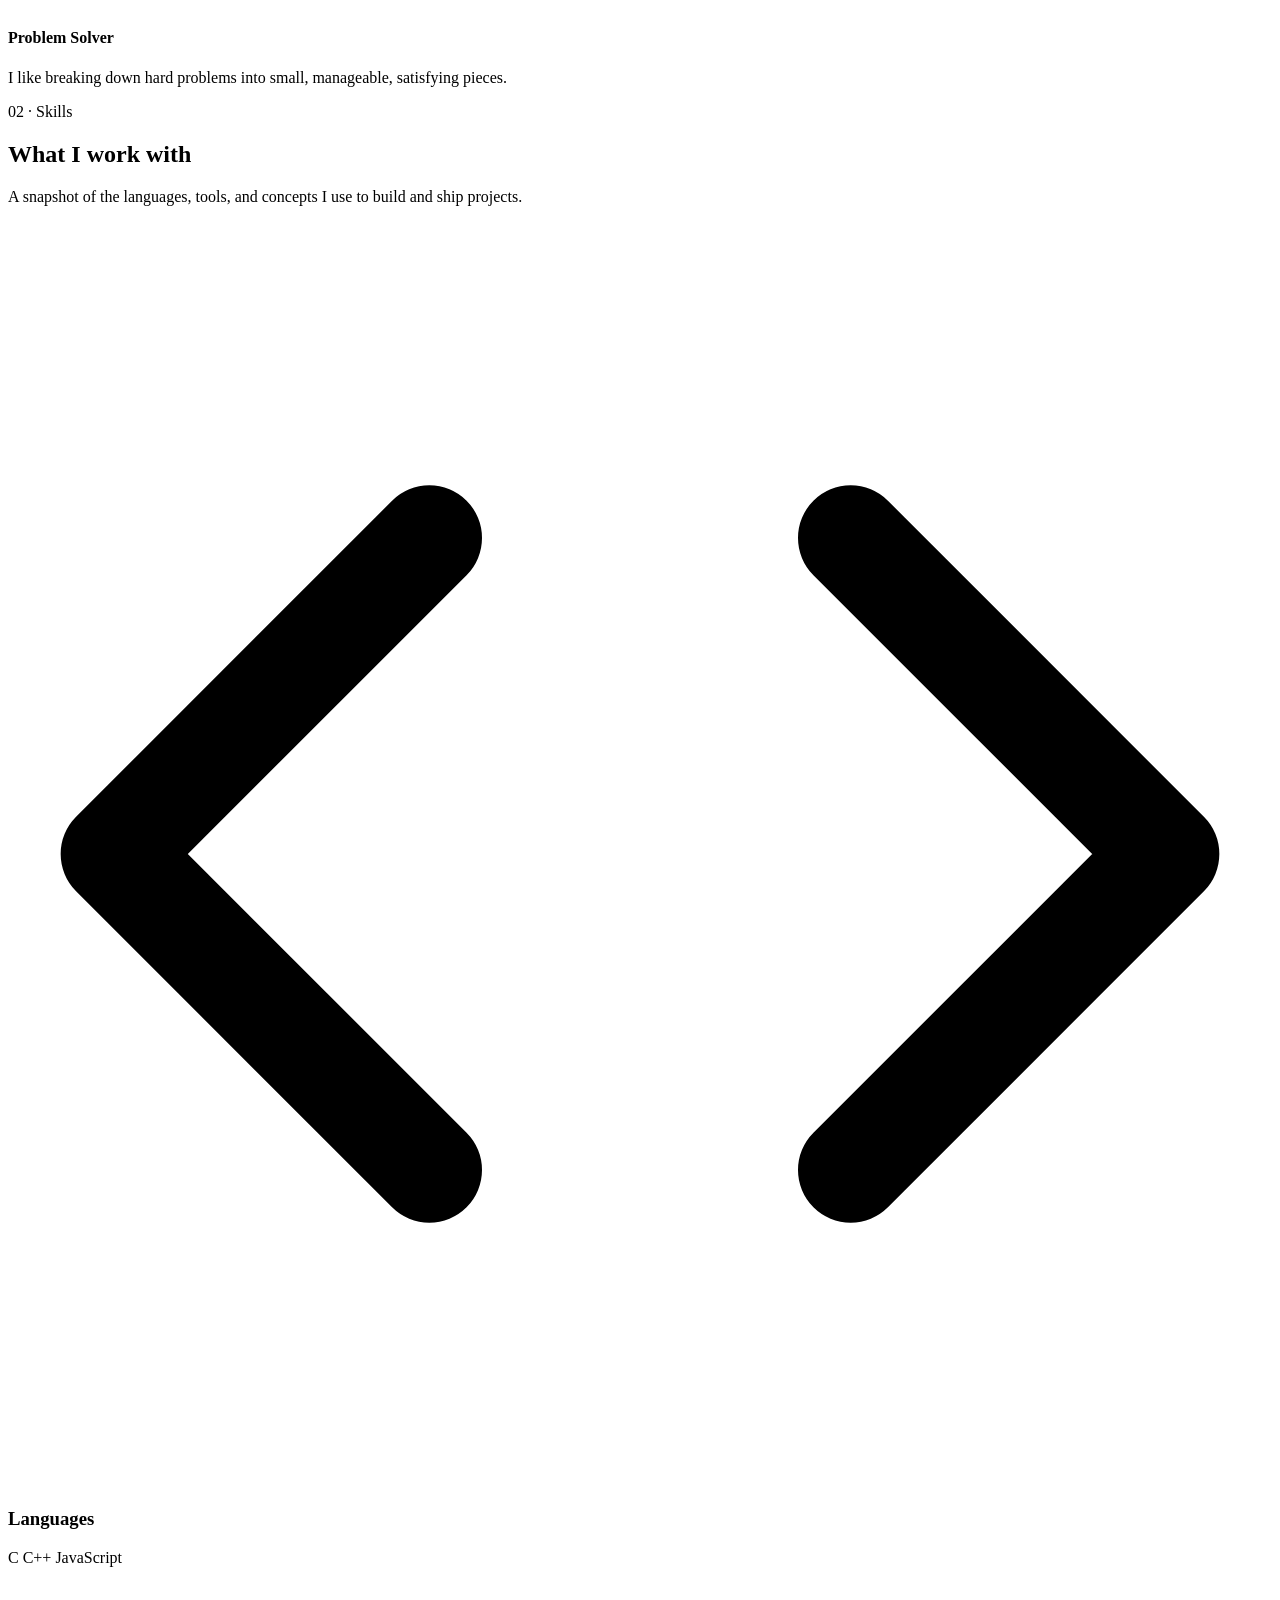
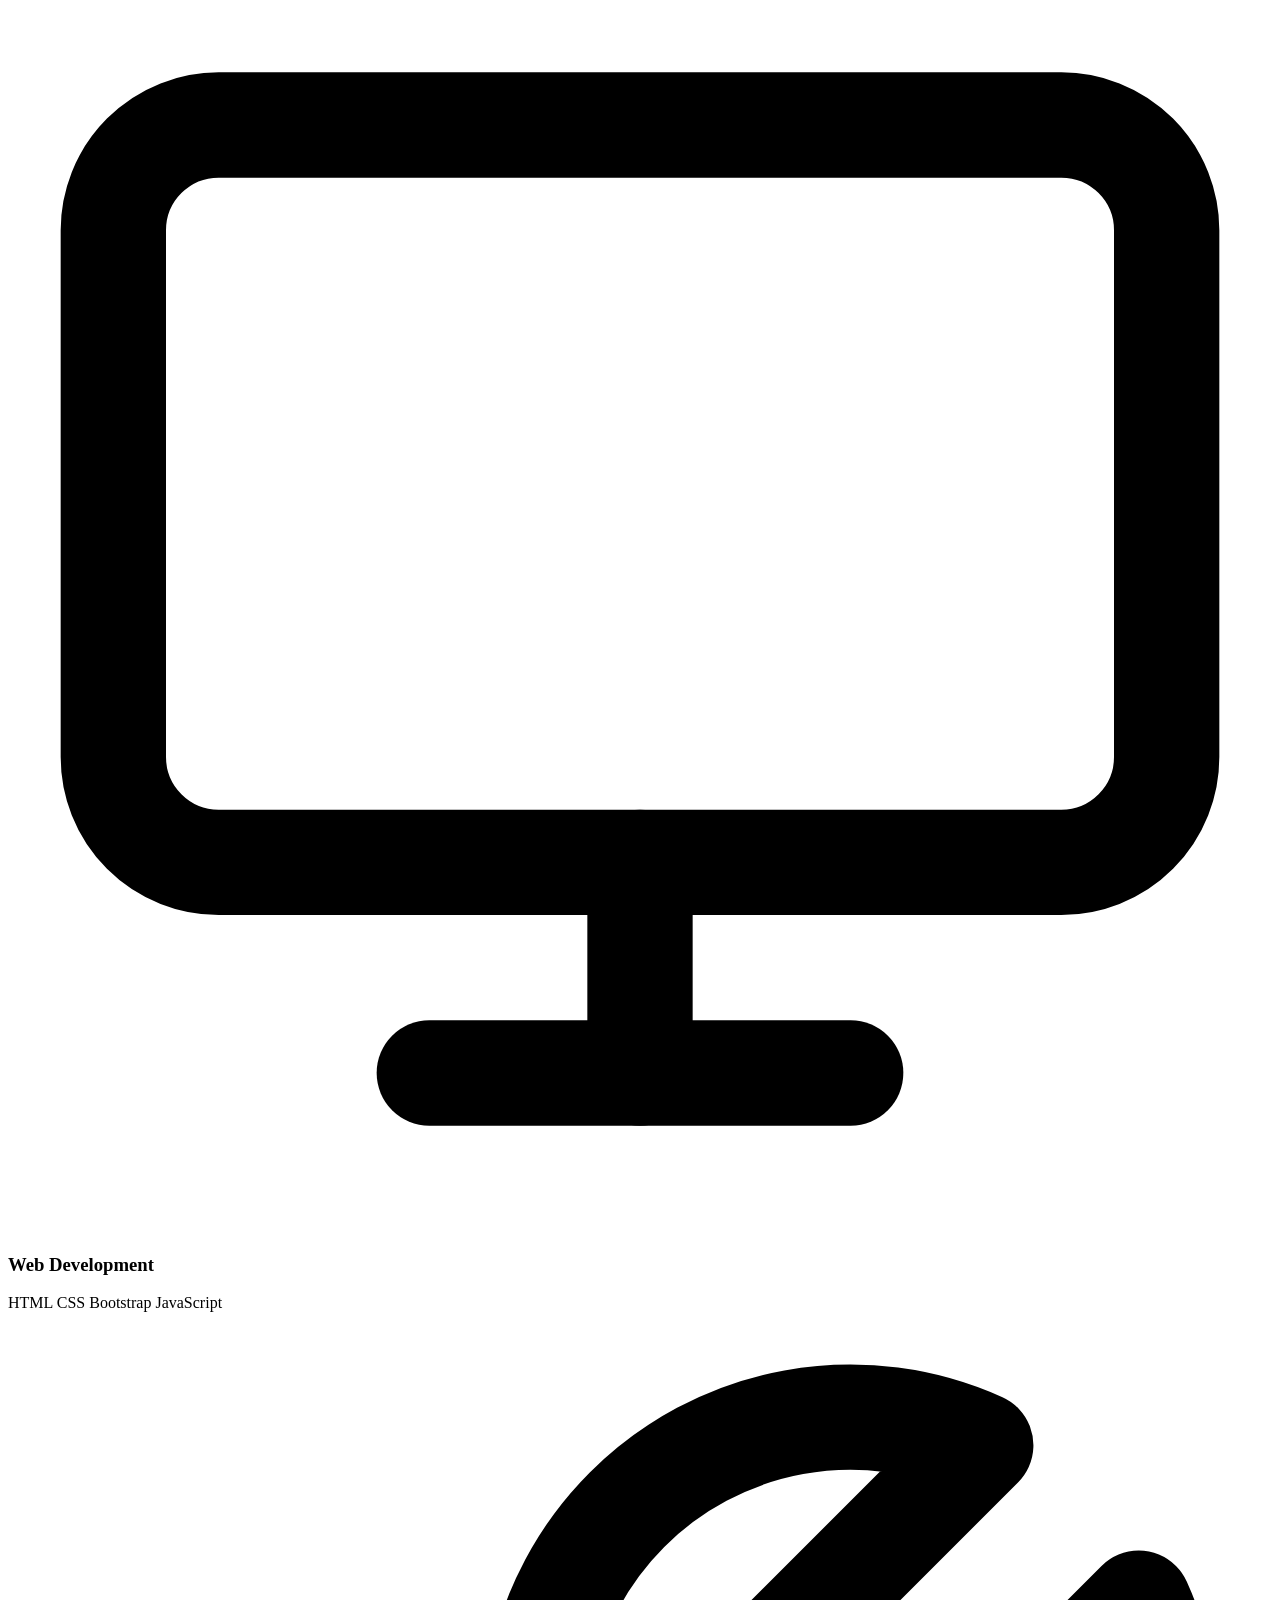
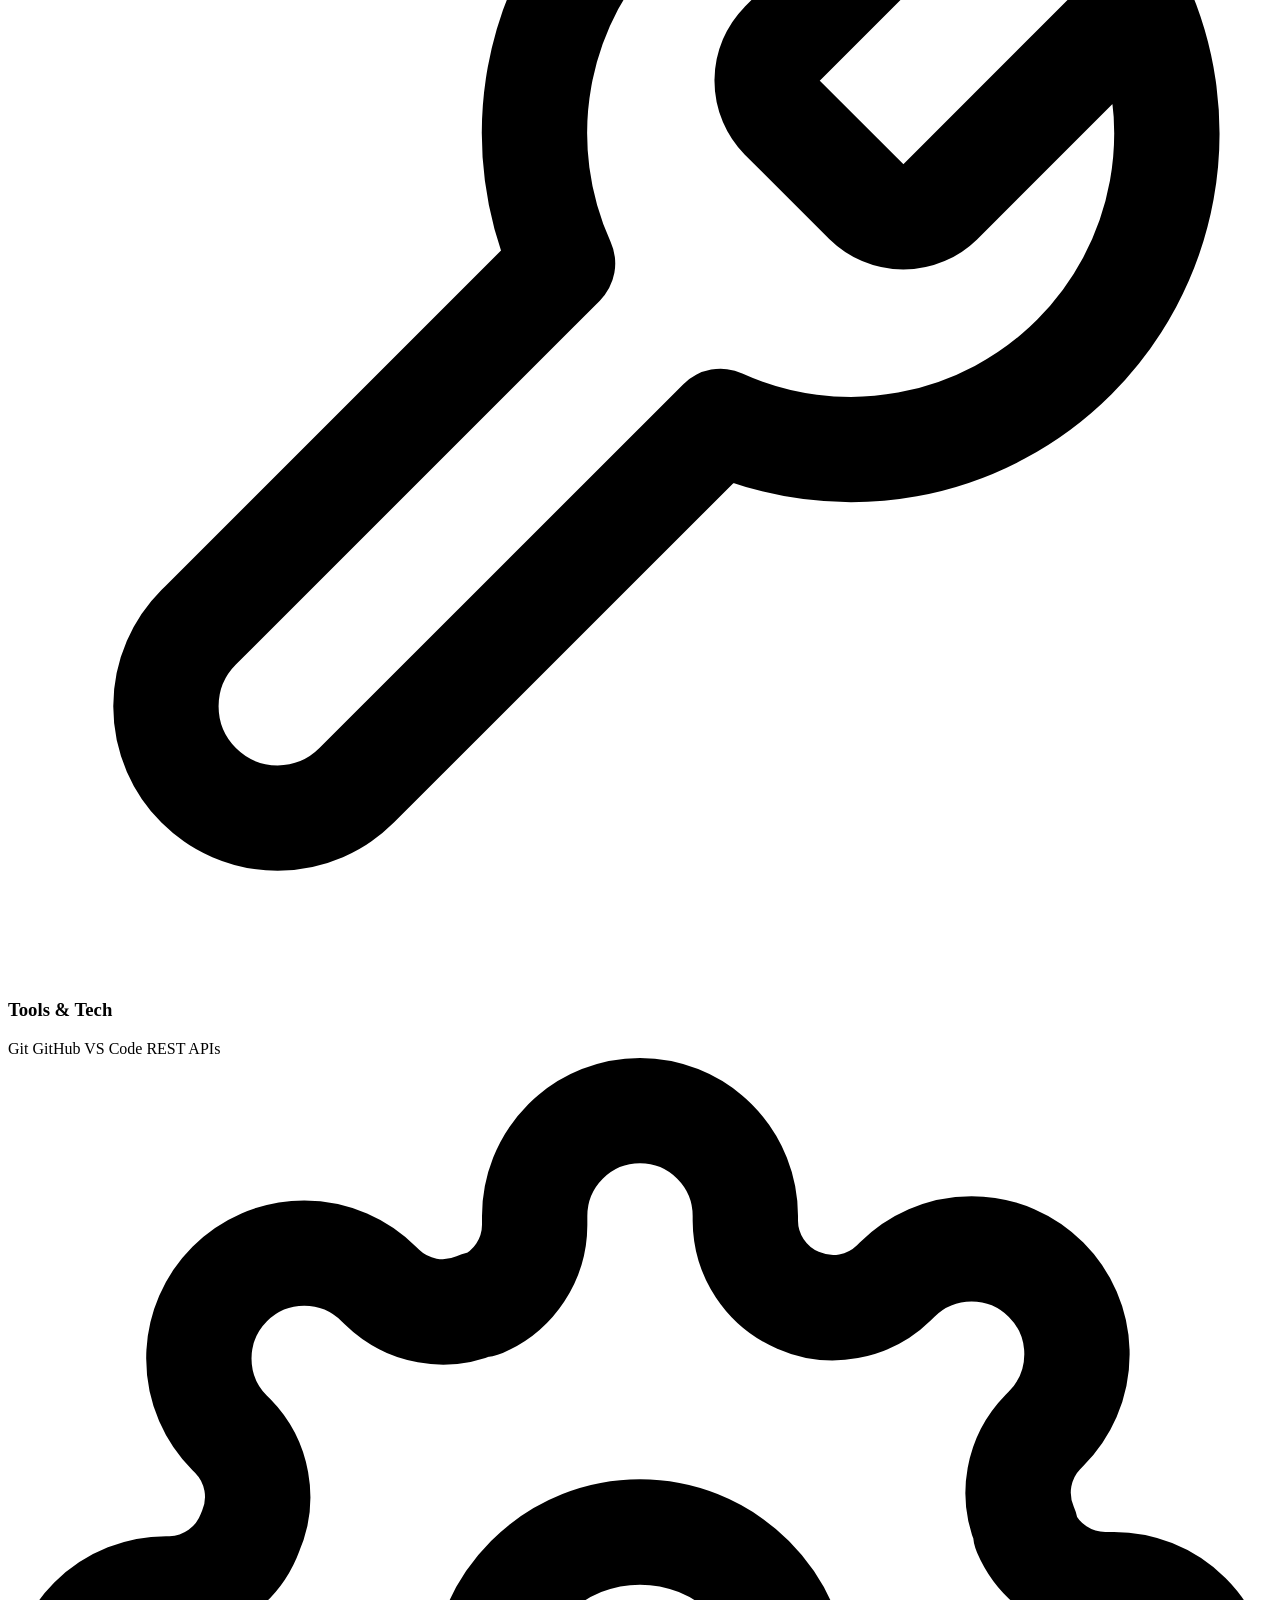
==== commit 44fe6221: "Add files via upload" ====
--- a/index.html
+++ b/index.html
@@ -1,7 +1,7 @@
 <!DOCTYPE html>
 <html lang="en">
 <head>
-    <link rel="stylesheet" href="style.css">
+    <link rel="stylesheet" href="stylep.css">
 <meta charset="UTF-8">
 <meta name="viewport" content="width=device-width, initial-scale=1.0">
 <meta name="description" content="Astha Keshari — Computer Science Student & Frontend Web Developer Portfolio">
@@ -11,38 +11,6 @@
 <link rel="preconnect" href="https://fonts.googleapis.com">
 <link rel="preconnect" href="https://fonts.gstatic.com" crossorigin>
 <link href="https://fonts.googleapis.com/css2?family=Space+Grotesk:wght@400;500;600;700&family=Inter:wght@400;500;600;700&family=JetBrains+Mono:wght@400;500;700&display=swap" rel="stylesheet">
-
-
-
-
-
-
-
-
-
-
-
-
-
-
-
-
-
-
-
-
-
-
-
-
-
-
-
-
-
-
-
-q1  
 </head>
 <body data-theme="dark">
 
@@ -103,7 +71,7 @@
         Turning ideas into interactive and meaningful digital experiences through code.
       </p>
       <div class="hero-actions">
-        <a href="astha's_resume.pdf" class="btn btn-primary" id="resume-btn" download>
+        <a href="images/assets/asthaa_resume.pdf" class="btn btn-primary" id="resume-btn" download>
           <svg width="16" height="16" viewBox="0 0 24 24" fill="none" stroke="currentColor" stroke-width="2" stroke-linecap="round" stroke-linejoin="round"><path d="M21 15v4a2 2 0 0 1-2 2H5a2 2 0 0 1-2-2v-4"/><polyline points="7 10 12 15 17 10"/><line x1="12" y1="15" x2="12" y2="3"/></svg>
           Download Resume
         </a>
@@ -166,7 +134,7 @@
     </div>
     <div class="about-grid">
       <div class="about-photo reveal">
-        <img src="astha.jpg" alt="Astha Keshari">
+        <img src="images/astha.jpg" alt="Astha Keshari">
       </div>
       <div class="about-text reveal">
         <p>
@@ -317,7 +285,7 @@
             <span></span>
             <span></span>
         </div>
-        <img src="weather.png" alt="Weather App">
+        <img src="images/weather.png" alt="Weather App">
     </div>
 </div>
         <div class="project-body">
@@ -362,7 +330,7 @@
                 <span></span>
                 <span></span>
             </div>
-            <img src="stranger.png" alt="Stranger Things">
+            <img src="images/stranger.png" alt="Stranger Things">
         </div>
     </div>
 
@@ -405,8 +373,8 @@
     </div>
 
 </article>
-      <!-- Project 3: she can foundation-->
-      <article class="project-card" style="--i:2">
+     <!-- Project 3: RescueNet -->
+<article class="project-card" style="--i:2">
 
     <div class="project-media">
         <div class="browser">
@@ -416,46 +384,52 @@
                 <span></span>
             </div>
 
-            <img src="shecan.png" alt="Valentine Website">
+            <img src="images/RescueNet.png" alt="RescueNet Project">
         </div>
     </div>
 
     <div class="project-body">
-        <h3 class="project-title">She Can Foundation website</h3>
+
+        <h3 class="project-title">RescueNet</h3>
 
         <p class="project-desc">
-A modern and responsive NGO website designed for She Can Foundation to showcase its mission, initiatives, events, and impact stories with an engaging user experience.
-</p>
-
-       <ul class="project-features">
-    <li>Modern and responsive NGO website design</li>
-    <li>Information about mission, vision, and initiatives</li>
-    <li>Interactive sections, animations, and smooth navigation</li>
-    <li>Mobile-friendly user interface</li>
-</ul>
+            A full-stack emergency assistance platform designed to provide
+            users with quick access to rescue and emergency support services.
+        </p>
+
+        <ul class="project-features">
+            <li>Emergency assistance and rescue support</li>
+            <li>User authentication and secure access</li>
+            <li>Real-time data management</li>
+            <li>Responsive and user-friendly interface</li>
+        </ul>
 
         <div class="project-tags">
             <span class="tag">HTML</span>
             <span class="tag">CSS</span>
             <span class="tag">JavaScript</span>
-            <span class="tag">CSS Animations</span>
+            <span class="tag">Node.js</span>
+            <span class="tag">Express.js</span>
+            <span class="tag">MongoDB</span>
         </div>
 
         <div class="project-actions">
-            <a href="https://astha0811.github.io/she-cand-foundation/" 
-   target="_blank" 
-   class="btn btn-primary btn-sm">
-   Live Demo
-</a>
-
-<a href="https://github.com/astha0811" 
-   target="_blank" 
-   class="btn btn-ghost btn-sm">
-   GitHub
-</a>
-        </div>
-    </div>
-
+
+            <a href=" https://astha0811.github.io/RescueNet/" 
+               target="_blank" 
+               class="btn btn-primary btn-sm">
+               Live Demo
+            </a>
+
+            <a href="https://github.com/astha0811"
+               target="_blank"
+               class="btn btn-ghost btn-sm">
+               GitHub
+            </a>
+
+        </div>
+
+    </div>
 </article>
 
     </div>
@@ -475,7 +449,7 @@
       <div class="timeline-item">
         <div class="timeline-date">2023 — Present</div>
         <h3 class="timeline-title">Bachelor of Technology, Computer Science</h3>
-        <div class="timeline-sub">Indian Institute of Information Technology Raanchi Jharkhand</div>
+        <div class="timeline-sub">Your College / University Name · City, State</div>
         <p class="timeline-desc">
           Pursuing a B.Tech in Computer Science Engineering, with coursework covering programming fundamentals,
           data structures &amp; algorithms, database management systems, computer networks, and operating systems.
@@ -709,7 +683,7 @@
 <button id="back-to-top" aria-label="Back to top">
   <svg viewBox="0 0 24 24" fill="none" stroke="currentColor" stroke-width="2" stroke-linecap="round" stroke-linejoin="round"><line x1="12" y1="19" x2="12" y2="5"/><polyline points="5 12 12 5 19 12"/></svg>
 </button>
-<script src="script.js"></script>
+<script src="scriptp.js"></script>
 
 </body>
-</html>
+</html>
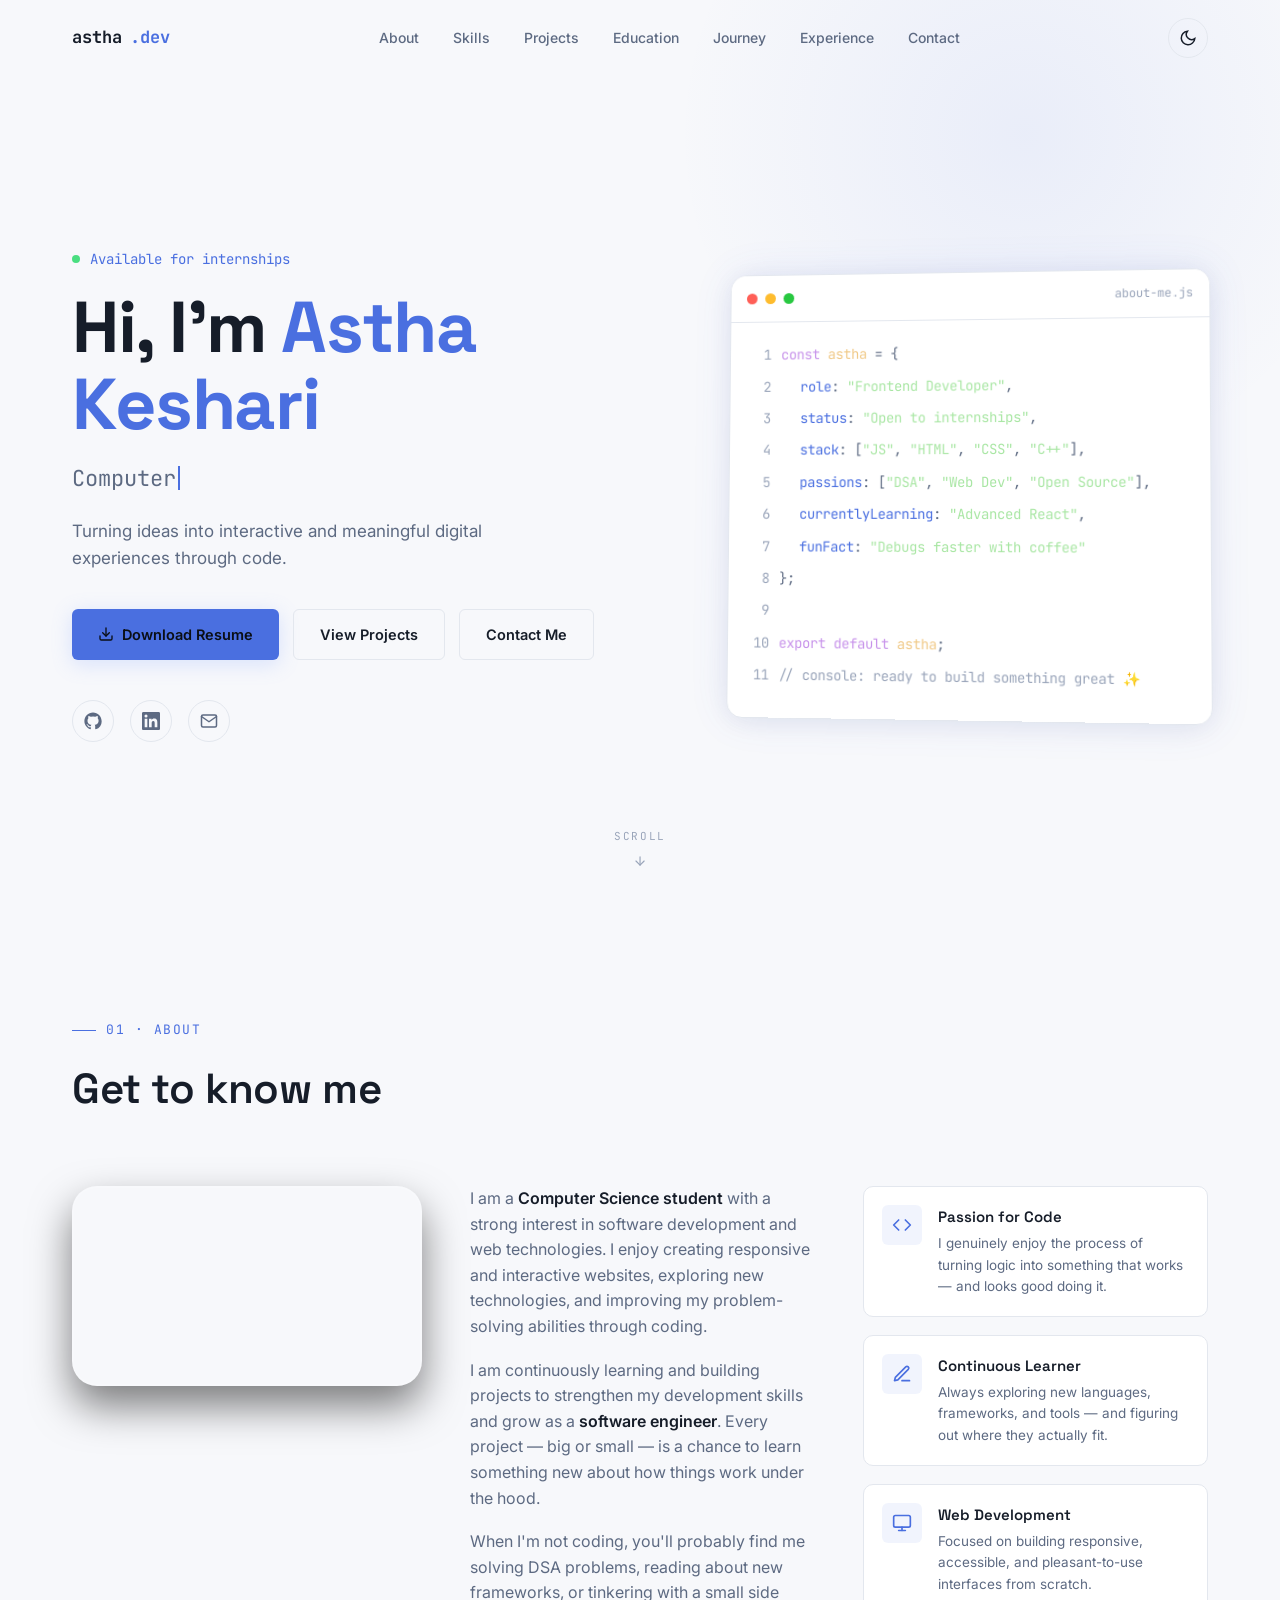
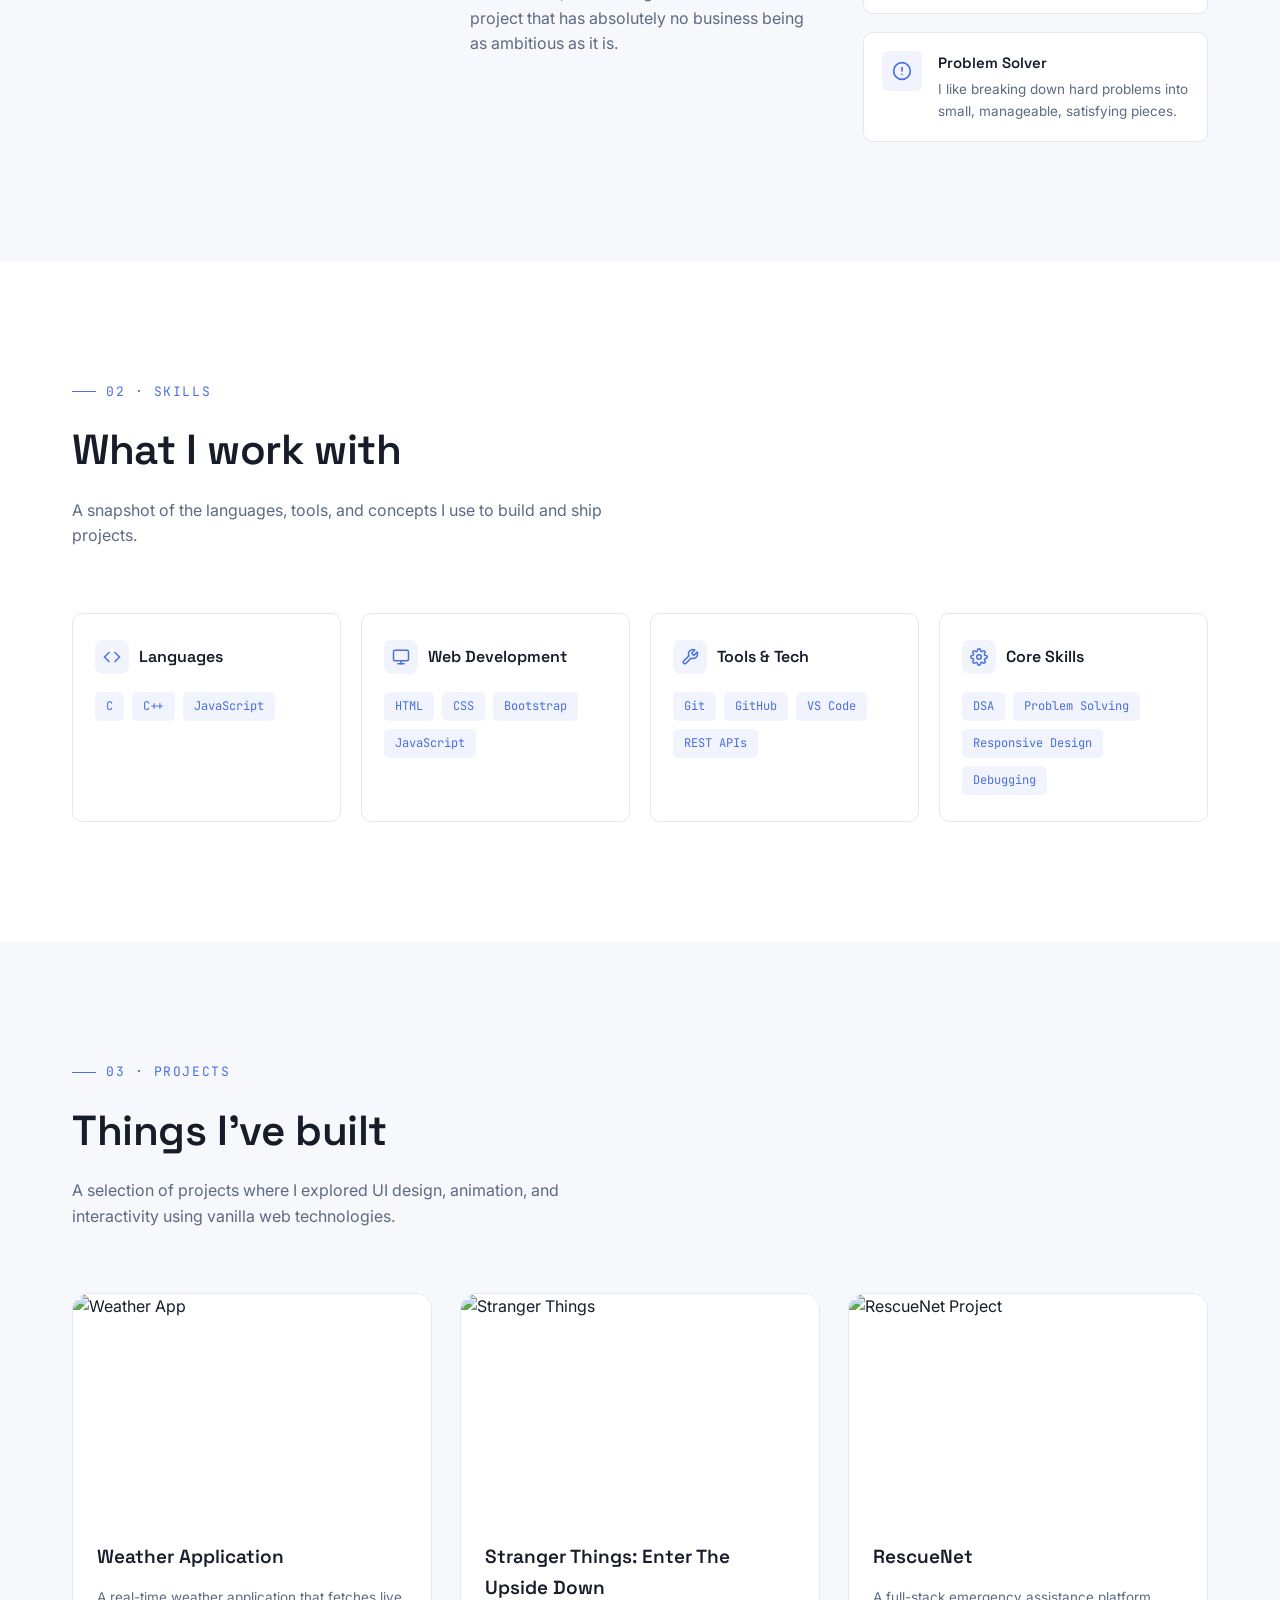
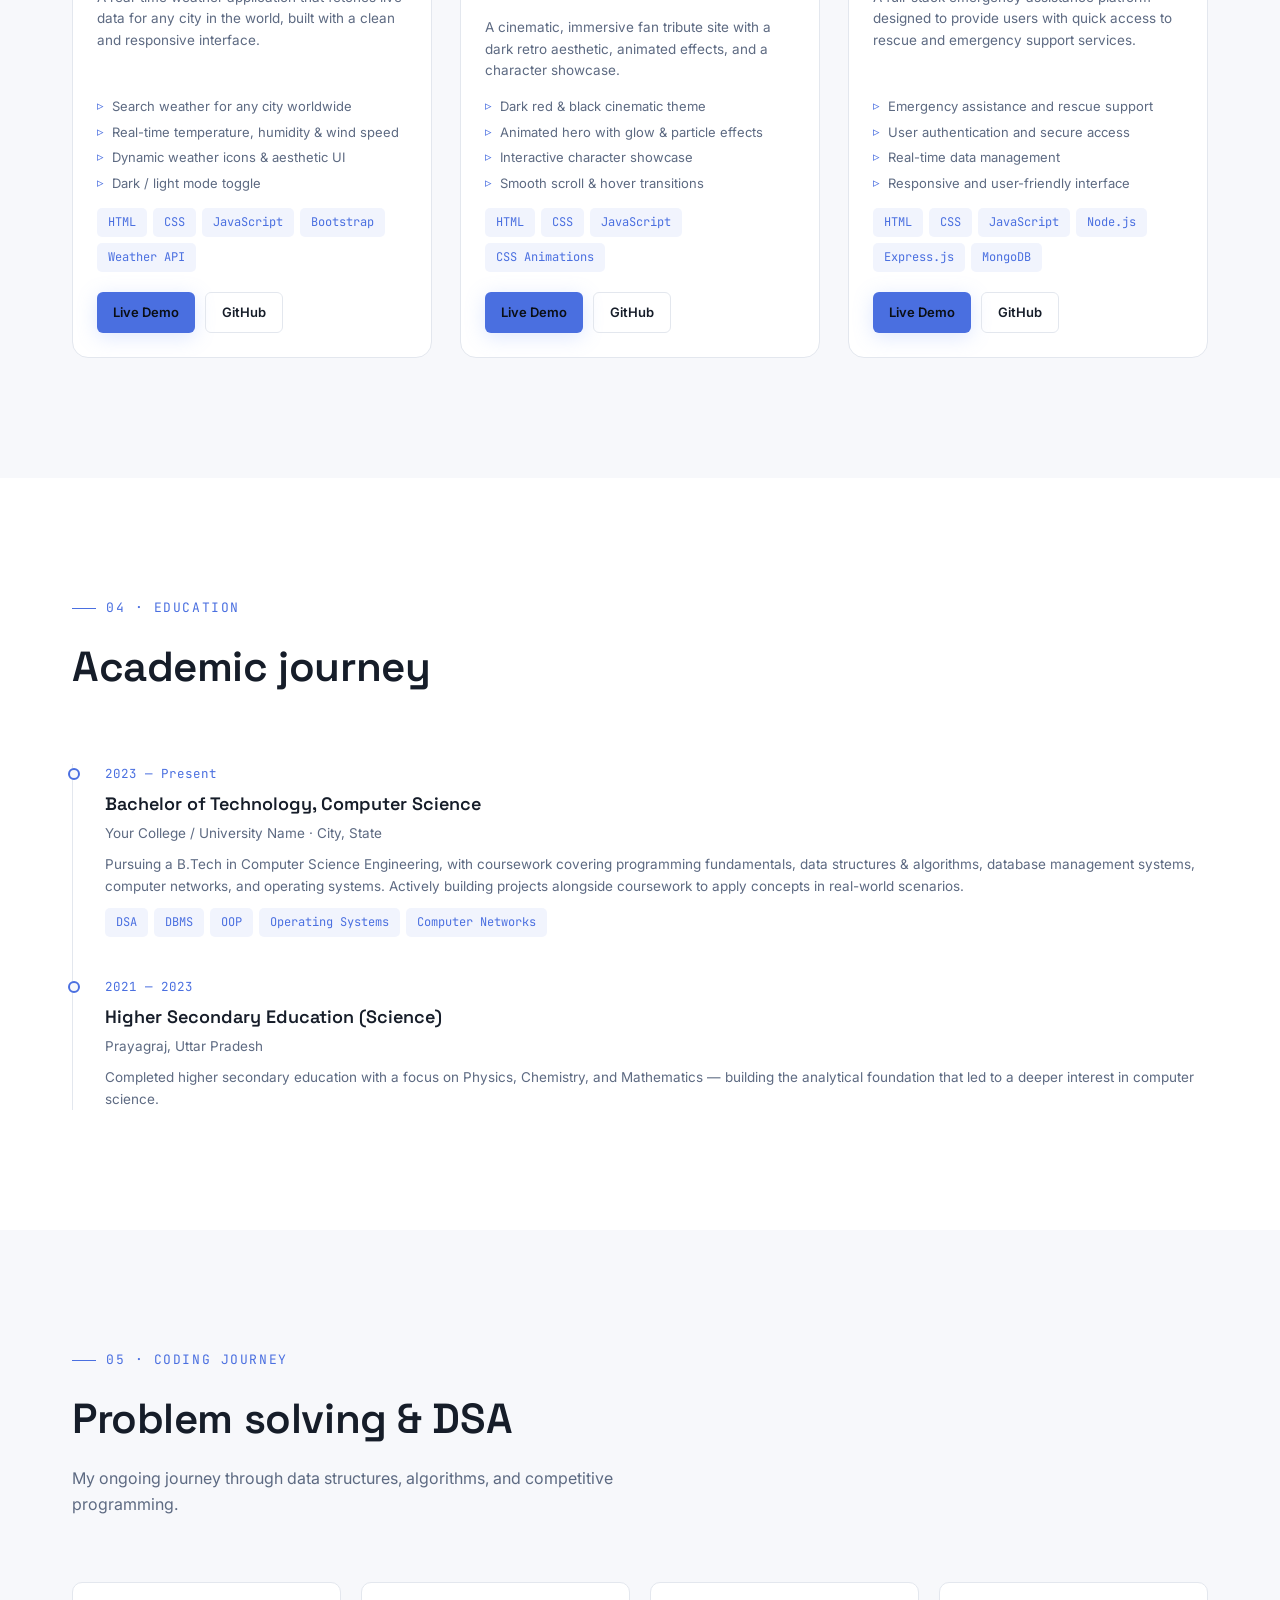
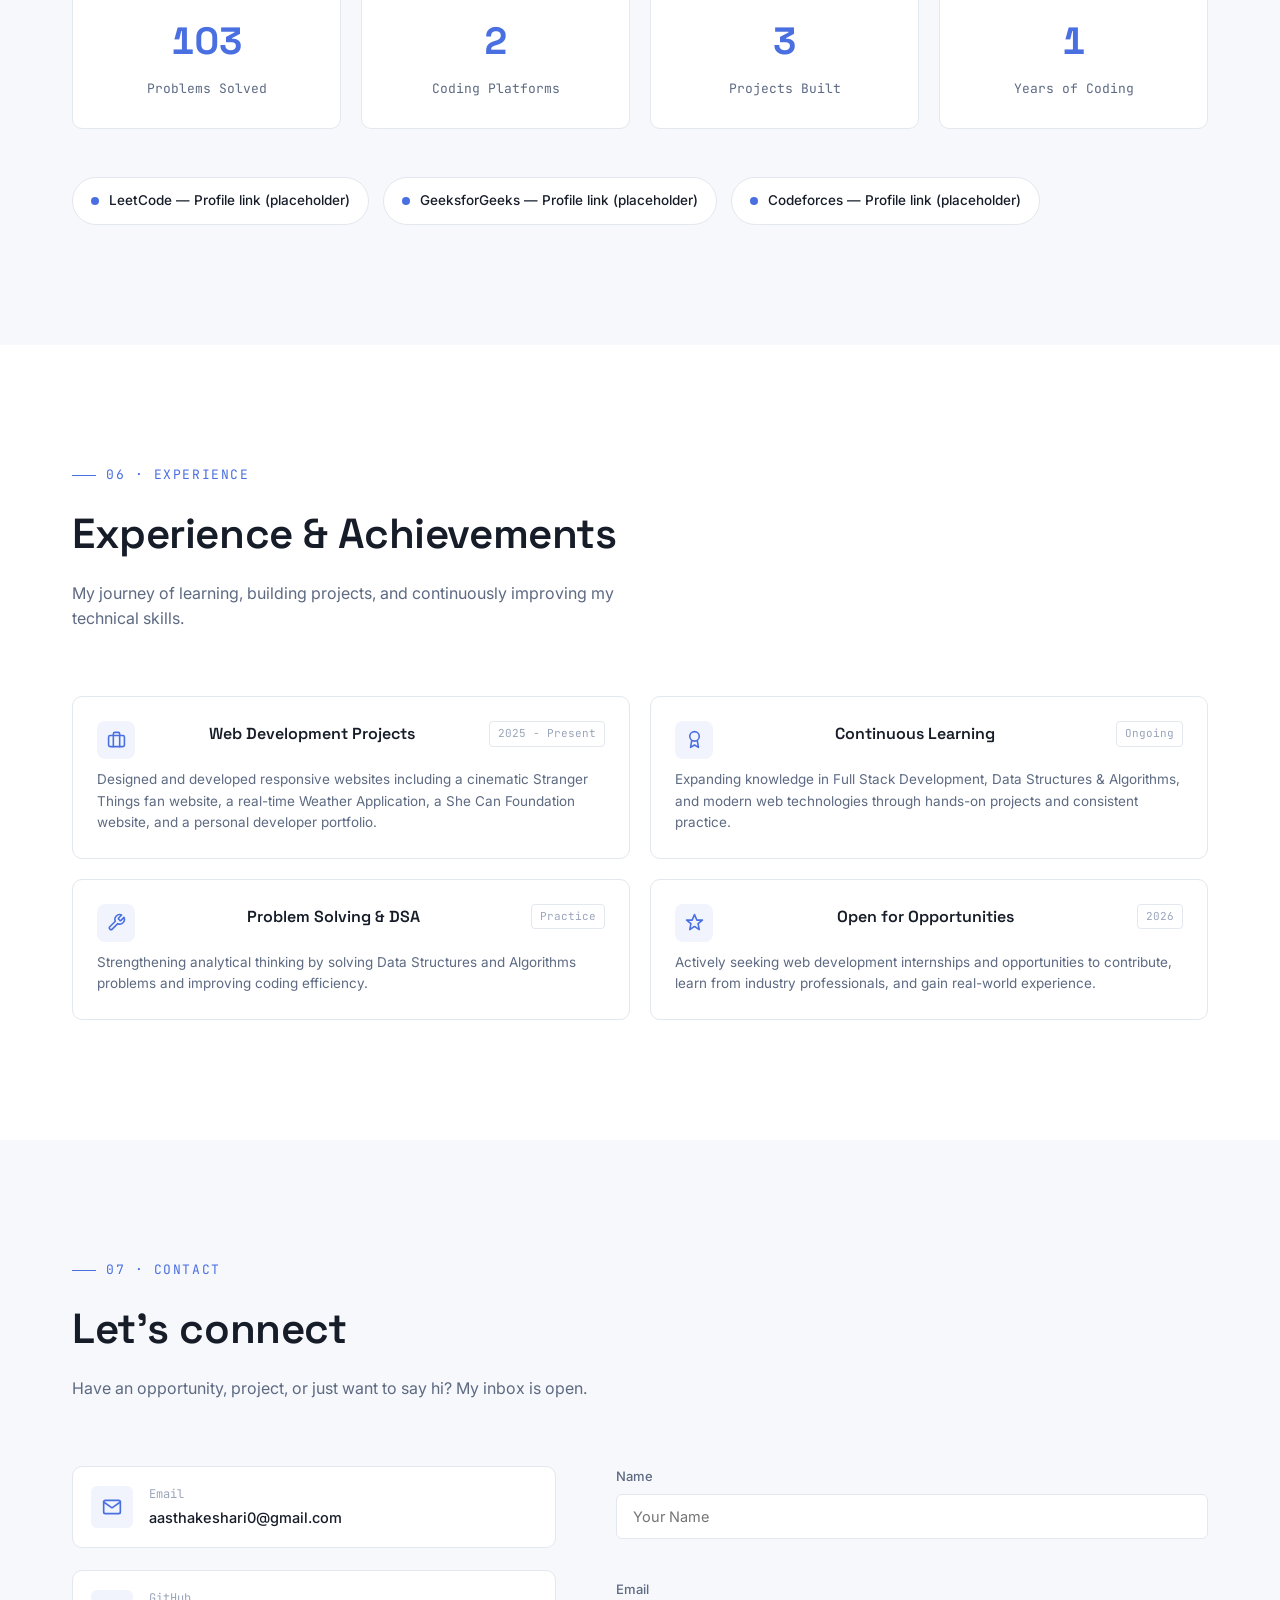
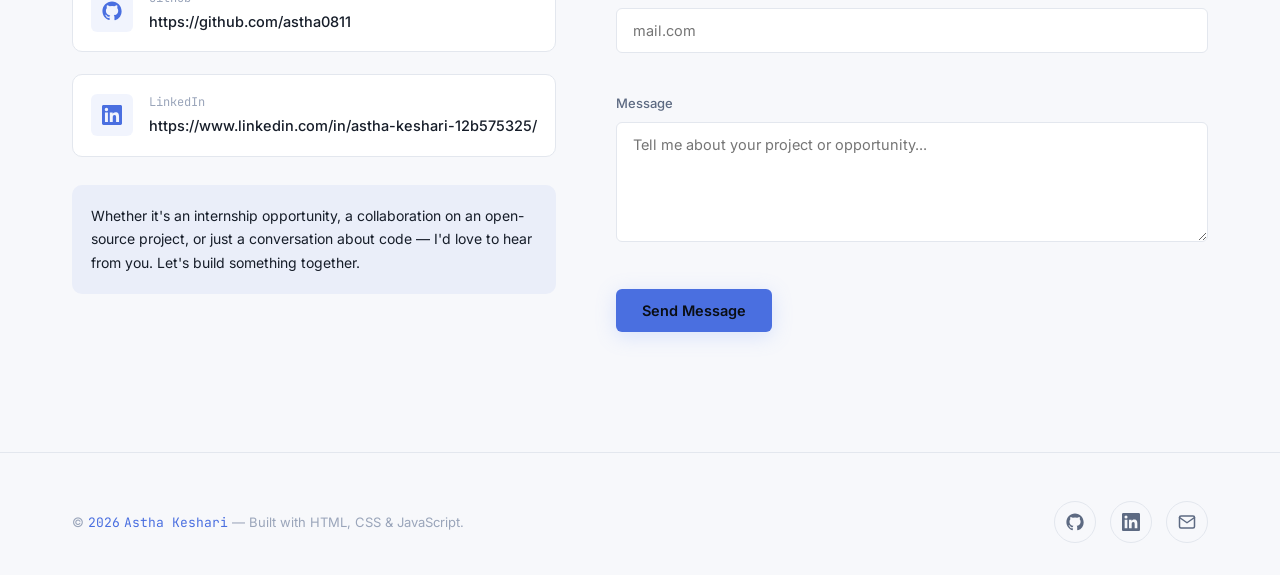
==== commit e290c99d: "Update index.html" ====
--- a/index.html
+++ b/index.html
@@ -1,7 +1,7 @@
 <!DOCTYPE html>
 <html lang="en">
 <head>
-    <link rel="stylesheet" href="stylep.css">
+    <link rel="stylesheet" href="style.css">
 <meta charset="UTF-8">
 <meta name="viewport" content="width=device-width, initial-scale=1.0">
 <meta name="description" content="Astha Keshari — Computer Science Student & Frontend Web Developer Portfolio">
@@ -686,4 +686,4 @@
 <script src="scriptp.js"></script>
 
 </body>
-</html>+</html>
--- a/style.css
+++ b/style.css
@@ -0,0 +1,1224 @@
+:root{
+  /* Dark theme (default) */
+  --bg:#0a0e14;
+  --bg-elev:#10161f;
+  --panel:#161d29;
+  --panel-border:#232b3a;
+  --text:#e6e9ef;
+  --text-dim:#8b96a8;
+  --text-faint:#5a6478;
+  --accent:#7c9eff;
+  --accent-soft:rgba(124,158,255,0.12);
+  --accent-strong:#9db4ff;
+  --success:#4ade80;
+  --warning:#fbbf6d;
+
+  --font-display:'Space Grotesk', sans-serif;
+  --font-body:'Inter', sans-serif;
+  --font-mono:'JetBrains Mono', monospace;
+
+  --radius-sm:6px;
+  --radius-md:10px;
+  --radius-lg:16px;
+
+  --shadow-soft:0 4px 24px rgba(0,0,0,0.3);
+  --shadow-glow:0 0 40px rgba(124,158,255,0.15);
+
+  --max-width:1200px;
+  --transition:0.25s cubic-bezier(0.4,0,0.2,1);
+}
+
+[data-theme="light"]{
+  --bg:#f7f8fb;
+  --bg-elev:#ffffff;
+  --panel:#ffffff;
+  --panel-border:#e3e7ee;
+  --text:#161d29;
+  --text-dim:#5d6a82;
+  --text-faint:#9aa5ba;
+  --accent:#4a6fe0;
+  --accent-soft:rgba(74,111,224,0.08);
+  --accent-strong:#3a5bc7;
+  --shadow-soft:0 4px 24px rgba(20,30,60,0.06);
+  --shadow-glow:0 0 40px rgba(74,111,224,0.10);
+}
+
+/* ============================================================
+   2. RESET & BASE
+============================================================ */
+*,*::before,*::after{margin:0;padding:0;box-sizing:border-box;}
+
+html{
+  scroll-behavior:smooth;
+  scroll-padding-top:80px;
+}
+
+body{
+  font-family:var(--font-body);
+  background:var(--bg);
+  color:var(--text);
+  line-height:1.6;
+  overflow-x:hidden;
+  transition:background var(--transition), color var(--transition);
+}
+
+img{max-width:100%;display:block;}
+
+a{color:inherit;text-decoration:none;}
+
+ul{list-style:none;}
+
+button{font-family:inherit;border:none;background:none;cursor:pointer;color:inherit;}
+
+/* Respect reduced motion preference */
+@media (prefers-reduced-motion: reduce){
+  *,*::before,*::after{
+    animation-duration:0.01ms !important;
+    animation-iteration-count:1 !important;
+    transition-duration:0.01ms !important;
+    scroll-behavior:auto !important;
+  }
+}
+
+/* Visible keyboard focus */
+a:focus-visible,
+button:focus-visible,
+input:focus-visible,
+textarea:focus-visible{
+  outline:2px solid var(--accent);
+  outline-offset:3px;
+  border-radius:4px;
+}
+
+/* ============================================================
+   3. UTILITY / SHARED
+============================================================ */
+.container{
+  max-width:var(--max-width);
+  margin:0 auto;
+  padding:0 32px;
+}
+
+.section{
+  padding:120px 0;
+  position:relative;
+}
+
+.section-head{
+  margin-bottom:64px;
+  max-width:640px;
+}
+
+.section-eyebrow{
+  font-family:var(--font-mono);
+  font-size:13px;
+  letter-spacing:0.12em;
+  color:var(--accent);
+  text-transform:uppercase;
+  display:flex;
+  align-items:center;
+  gap:10px;
+  margin-bottom:14px;
+}
+
+.section-eyebrow::before{
+  content:'';
+  display:inline-block;
+  width:24px;
+  height:1px;
+  background:var(--accent);
+}
+
+.section-title{
+  font-family:var(--font-display);
+  font-size:clamp(28px, 4vw, 42px);
+  font-weight:600;
+  letter-spacing:-0.01em;
+  color:var(--text);
+}
+
+.section-desc{
+  margin-top:14px;
+  color:var(--text-dim);
+  font-size:16px;
+  max-width:560px;
+}
+
+/* Buttons */
+.btn{
+  display:inline-flex;
+  align-items:center;
+  gap:8px;
+  padding:13px 26px;
+  border-radius:var(--radius-sm);
+  font-size:14.5px;
+  font-weight:600;
+  font-family:var(--font-body);
+  transition:transform var(--transition), box-shadow var(--transition), background var(--transition), border-color var(--transition), color var(--transition);
+  white-space:nowrap;
+  cursor:pointer;
+}
+
+.btn-primary{
+  background:var(--accent);
+  color:#0a0e14;
+  box-shadow:0 4px 20px rgba(124,158,255,0.25);
+}
+.btn-primary:hover{
+  background:var(--accent-strong);
+  transform:translateY(-2px);
+  box-shadow:0 8px 28px rgba(124,158,255,0.35);
+}
+
+.btn-ghost{
+  background:transparent;
+  color:var(--text);
+  border:1px solid var(--panel-border);
+}
+.btn-ghost:hover{
+  border-color:var(--accent);
+  color:var(--accent);
+  transform:translateY(-2px);
+}
+
+.btn-sm{
+  padding:9px 16px;
+  font-size:13px;
+  border-radius:var(--radius-sm);
+}
+
+/* Scroll reveal */
+.reveal{
+  opacity:0;
+  transform:translateY(28px);
+  transition:opacity 0.7s cubic-bezier(0.4,0,0.2,1), transform 0.7s cubic-bezier(0.4,0,0.2,1);
+}
+.reveal.is-visible{
+  opacity:1;
+  transform:translateY(0);
+}
+.reveal-stagger > *{
+  transition-delay:calc(var(--i, 0) * 80ms);
+}
+
+/* Tag chips */
+.tag{
+  font-family:var(--font-mono);
+  font-size:12px;
+  padding:4px 10px;
+  border-radius:5px;
+  background:var(--accent-soft);
+  color:var(--accent);
+  border:1px solid transparent;
+}
+
+/* ============================================================
+   4. SCROLL PROGRESS BAR
+============================================================ */
+#scroll-progress{
+  position:fixed;
+  top:0;
+  left:0;
+  height:3px;
+  width:0%;
+  background:linear-gradient(90deg, var(--accent), var(--success));
+  z-index:1000;
+  transition:width 0.1s ease-out;
+}
+
+/* ============================================================
+   5. PRELOADER
+============================================================ */
+#preloader{
+  position:fixed;
+  inset:0;
+  background:var(--bg);
+  z-index:2000;
+  display:flex;
+  align-items:center;
+  justify-content:center;
+  flex-direction:column;
+  gap:18px;
+  transition:opacity 0.6s ease, visibility 0.6s ease;
+}
+#preloader.hidden{
+  opacity:0;
+  visibility:hidden;
+  pointer-events:none;
+}
+.loader-mark{
+  font-family:var(--font-mono);
+  font-size:15px;
+  color:var(--accent);
+  letter-spacing:0.05em;
+  display:flex;
+  align-items:center;
+  gap:10px;
+}
+.loader-bar{
+  width:180px;
+  height:2px;
+  background:var(--panel-border);
+  border-radius:2px;
+  overflow:hidden;
+  position:relative;
+}
+.loader-bar::after{
+  content:'';
+  position:absolute;
+  inset:0;
+  width:40%;
+  background:var(--accent);
+  border-radius:2px;
+  animation:loaderSlide 1.1s ease-in-out infinite;
+}
+@keyframes loaderSlide{
+  0%{transform:translateX(-100%);}
+  100%{transform:translateX(250%);}
+}
+
+/* ============================================================
+   6. NAVBAR
+============================================================ */
+.navbar{
+  position:fixed;
+  top:0;
+  left:0;
+  right:0;
+  z-index:900;
+  background:transparent;
+  transition:background var(--transition), border-color var(--transition), backdrop-filter var(--transition);
+  border-bottom:1px solid transparent;
+}
+.navbar.scrolled{
+  background:color-mix(in srgb, var(--bg) 78%, transparent);
+  backdrop-filter:blur(14px);
+  border-bottom:1px solid var(--panel-border);
+}
+.nav-inner{
+  max-width:var(--max-width);
+  margin:0 auto;
+  padding:18px 32px;
+  display:flex;
+  align-items:center;
+  justify-content:space-between;
+}
+.nav-logo{
+  font-family:var(--font-mono);
+  font-size:17px;
+  font-weight:700;
+  color:var(--text);
+  display:flex;
+  align-items:center;
+  gap:8px;
+}
+.nav-logo span{color:var(--accent);}
+.nav-links{
+  display:flex;
+  align-items:center;
+  gap:34px;
+}
+.nav-links a{
+  font-size:14px;
+  font-weight:500;
+  color:var(--text-dim);
+  position:relative;
+  padding:4px 0;
+  transition:color var(--transition);
+}
+.nav-links a:hover{color:var(--text);}
+.nav-links a::after{
+  content:'';
+  position:absolute;
+  bottom:0;
+  left:0;
+  width:0;
+  height:1.5px;
+  background:var(--accent);
+  transition:width var(--transition);
+}
+.nav-links a:hover::after{width:100%;}
+
+.nav-actions{
+  display:flex;
+  align-items:center;
+  gap:14px;
+}
+
+/* Theme toggle */
+.theme-toggle{
+  width:40px;
+  height:40px;
+  border-radius:50%;
+  border:1px solid var(--panel-border);
+  display:flex;
+  align-items:center;
+  justify-content:center;
+  transition:border-color var(--transition), transform var(--transition);
+  color:var(--text);
+}
+.theme-toggle:hover{
+  border-color:var(--accent);
+  transform:rotate(20deg);
+}
+.theme-toggle svg{width:18px;height:18px;}
+.icon-moon{display:none;}
+[data-theme="light"] .icon-sun{display:none;}
+[data-theme="light"] .icon-moon{display:block;}
+
+/* Mobile nav toggle */
+.nav-toggle{
+  display:none;
+  width:40px;
+  height:40px;
+  align-items:center;
+  justify-content:center;
+  border:1px solid var(--panel-border);
+  border-radius:8px;
+}
+.nav-toggle span,
+.nav-toggle::before,
+.nav-toggle::after{
+  display:none;
+}
+.nav-toggle .bars{
+  position:relative;
+  width:18px;
+  height:12px;
+}
+.nav-toggle .bars span{
+  display:block;
+  position:absolute;
+  height:1.5px;
+  width:100%;
+  background:var(--text);
+  border-radius:2px;
+  transition:transform 0.3s ease, opacity 0.3s ease;
+}
+.nav-toggle .bars span:nth-child(1){top:0;}
+.nav-toggle .bars span:nth-child(2){top:50%;transform:translateY(-50%);}
+.nav-toggle .bars span:nth-child(3){bottom:0;}
+.nav-toggle.open .bars span:nth-child(1){transform:translateY(5px) rotate(45deg);}
+.nav-toggle.open .bars span:nth-child(2){opacity:0;}
+.nav-toggle.open .bars span:nth-child(3){transform:translateY(-5px) rotate(-45deg);}
+
+/* ============================================================
+   7. HERO
+============================================================ */
+.hero{
+  min-height:100vh;
+  display:flex;
+  align-items:center;
+  padding-top:90px;
+  position:relative;
+  overflow:hidden;
+}
+
+/* Ambient gradient backdrop */
+.hero::before{
+  content:'';
+  position:absolute;
+  top:-20%;
+  right:-10%;
+  width:60%;
+  height:70%;
+  background:radial-gradient(circle, var(--accent-soft) 0%, transparent 70%);
+  pointer-events:none;
+  z-index:0;
+}
+
+.hero-grid{
+  display:grid;
+  grid-template-columns:1.1fr 0.9fr;
+  gap:60px;
+  align-items:center;
+  width:100%;
+  position:relative;
+  z-index:1;
+}
+
+.hero-eyebrow{
+  font-family:var(--font-mono);
+  font-size:14px;
+  color:var(--accent);
+  margin-bottom:18px;
+  display:flex;
+  align-items:center;
+  gap:10px;
+}
+.hero-eyebrow .dot{
+  width:8px;height:8px;border-radius:50%;
+  background:var(--success);
+  box-shadow:0 0 0 0 rgba(74,222,128,0.5);
+  animation:dotPulse 2s infinite;
+}
+@keyframes dotPulse{
+  0%{box-shadow:0 0 0 0 rgba(74,222,128,0.5);}
+  70%{box-shadow:0 0 0 8px rgba(74,222,128,0);}
+  100%{box-shadow:0 0 0 0 rgba(74,222,128,0);}
+}
+
+.hero-title{
+  font-family:var(--font-display);
+  font-size:clamp(40px, 6.2vw, 72px);
+  font-weight:700;
+  line-height:1.08;
+  letter-spacing:-0.02em;
+  color:var(--text);
+}
+.hero-title .accent{color:var(--accent);}
+
+.hero-roles{
+  margin-top:18px;
+  font-family:var(--font-mono);
+  font-size:clamp(16px, 2.4vw, 22px);
+  color:var(--text-dim);
+  height:32px;
+  display:flex;
+  align-items:center;
+}
+.hero-roles .cursor-blink{
+  display:inline-block;
+  width:2px;
+  height:1.1em;
+  background:var(--accent);
+  margin-left:2px;
+  animation:blink 1s steps(1) infinite;
+}
+@keyframes blink{50%{opacity:0;}}
+
+.hero-tagline{
+  margin-top:24px;
+  font-size:17px;
+  color:var(--text-dim);
+  max-width:480px;
+}
+
+.hero-actions{
+  margin-top:36px;
+  display:flex;
+  gap:14px;
+  flex-wrap:wrap;
+}
+
+.hero-socials{
+  margin-top:40px;
+  display:flex;
+  gap:16px;
+}
+.social-link{
+  width:42px;
+  height:42px;
+  border-radius:50%;
+  border:1px solid var(--panel-border);
+  display:flex;
+  align-items:center;
+  justify-content:center;
+  transition:border-color var(--transition), color var(--transition), transform var(--transition);
+  color:var(--text-dim);
+}
+.social-link svg{width:18px;height:18px;}
+.social-link:hover{
+  border-color:var(--accent);
+  color:var(--accent);
+  transform:translateY(-3px);
+}
+
+/* Terminal window — signature hero element */
+.terminal{
+  background:var(--panel);
+  border:1px solid var(--panel-border);
+  border-radius:var(--radius-lg);
+  box-shadow:var(--shadow-soft), var(--shadow-glow);
+  overflow:hidden;
+  font-family:var(--font-mono);
+  font-size:14px;
+  transform:perspective(1000px) rotateY(-4deg) rotateX(2deg);
+  transition:transform 0.4s ease;
+}
+.terminal:hover{
+  transform:perspective(1000px) rotateY(0deg) rotateX(0deg);
+}
+.terminal-bar{
+  display:flex;
+  align-items:center;
+  gap:8px;
+  padding:14px 16px;
+  border-bottom:1px solid var(--panel-border);
+  background:var(--bg-elev);
+}
+.terminal-dot{
+  width:11px;height:11px;border-radius:50%;
+}
+.terminal-dot.red{background:#ff5f57;}
+.terminal-dot.yellow{background:#febc2e;}
+.terminal-dot.green{background:#28c840;}
+.terminal-filename{
+  margin-left:auto;
+  color:var(--text-faint);
+  font-size:12px;
+}
+.terminal-body{
+  padding:22px 24px;
+  min-height:280px;
+}
+.terminal-line{
+  display:flex;
+  gap:10px;
+  margin-bottom:10px;
+  flex-wrap:wrap;
+}
+.terminal-line .ln{
+  color:var(--text-faint);
+  user-select:none;
+  width:18px;
+  flex-shrink:0;
+  text-align:right;
+}
+.t-key{color:#c792ea;}
+.t-str{color:#a8e6a3;}
+.t-fn{color:var(--accent);}
+.t-com{color:var(--text-faint);}
+.t-punc{color:var(--text-dim);}
+.t-var{color:#f0c987;}
+
+.hero-scroll-cue{
+  position:absolute;
+  bottom:32px;
+  left:50%;
+  transform:translateX(-50%);
+  display:flex;
+  flex-direction:column;
+  align-items:center;
+  gap:8px;
+  font-family:var(--font-mono);
+  font-size:11px;
+  letter-spacing:0.15em;
+  color:var(--text-faint);
+  text-transform:uppercase;
+  animation:scrollCue 2.4s ease-in-out infinite;
+}
+@keyframes scrollCue{
+  0%,100%{transform:translate(-50%,0);opacity:0.5;}
+  50%{transform:translate(-50%,8px);opacity:1;}
+}
+.hero-scroll-cue svg{width:14px;height:14px;}
+
+/* ============================================================
+   8. ABOUT SECTION
+============================================================ */
+.about-grid{
+  display:grid;
+  grid-template-columns:350px 1fr 1fr;
+  gap:48px;
+  align-items:start;
+}
+
+.about-photo {
+  width:350px;
+  height:200px;
+  border-radius:25px;
+  overflow:hidden;
+  border:2px solid rgba(255,255,255,0.15);
+  box-shadow:0 20px 40px rgba(0,0,0,0.5);
+}
+
+.about-photo img {
+  width:100%;
+  height:100%;
+  display:block;
+  object-fit:cover;
+  object-position:center;
+  transform:scale(1.32);
+  transition:transform 0.5s ease;
+}
+
+.about-photo:hover img {
+  transform:scale(1.36);
+}
+
+.about-text p{
+  color:var(--text-dim);
+  font-size:16px;
+  margin-bottom:18px;
+}
+.about-text p strong{color:var(--text);font-weight:600;}
+
+.highlight-list{
+  display:flex;
+  flex-direction:column;
+  gap:18px;
+}
+.highlight-item{
+  display:flex;
+  gap:16px;
+  padding:18px;
+  border:1px solid var(--panel-border);
+  border-radius:var(--radius-md);
+  background:var(--panel);
+  transition:border-color var(--transition), transform var(--transition);
+}
+.highlight-item:hover{
+  border-color:var(--accent);
+  transform:translateX(4px);
+}
+.highlight-icon{
+  width:40px;height:40px;
+  border-radius:var(--radius-sm);
+  background:var(--accent-soft);
+  color:var(--accent);
+  display:flex;
+  align-items:center;
+  justify-content:center;
+  flex-shrink:0;
+}
+.highlight-icon svg{width:20px;height:20px;}
+.highlight-body h4{
+  font-family:var(--font-display);
+  font-size:15px;
+  font-weight:600;
+  margin-bottom:4px;
+}
+.highlight-body p{
+  font-size:13.5px;
+  color:var(--text-dim);
+  margin:0;
+}
+
+/* ============================================================
+   9. SKILLS SECTION
+============================================================ */
+.skills-grid{
+  display:grid;
+  grid-template-columns:repeat(4, 1fr);
+  gap:20px;
+}
+.skill-card{
+  background:var(--panel);
+  border:1px solid var(--panel-border);
+  border-radius:var(--radius-md);
+  padding:26px 22px;
+  transition:transform var(--transition), border-color var(--transition), box-shadow var(--transition);
+}
+.skill-card:hover{
+  transform:translateY(-5px);
+  border-color:var(--accent);
+  box-shadow:var(--shadow-soft);
+}
+.skill-card-head{
+  display:flex;
+  align-items:center;
+  gap:10px;
+  margin-bottom:18px;
+}
+.skill-card-icon{
+  width:34px;height:34px;
+  border-radius:8px;
+  background:var(--accent-soft);
+  color:var(--accent);
+  display:flex;
+  align-items:center;
+  justify-content:center;
+}
+.skill-card-icon svg{width:18px;height:18px;}
+.skill-card-head h3{
+  font-family:var(--font-display);
+  font-size:16px;
+  font-weight:600;
+}
+.skill-tags{
+  display:flex;
+  flex-wrap:wrap;
+  gap:8px;
+}
+
+/* ============================================================
+   10. PROJECTS SECTION
+============================================================ */
+.projects-grid{
+  display:grid;
+  grid-template-columns:repeat(3, 1fr);
+  gap:28px;
+}
+.project-card{
+  background:var(--panel);
+  border:1px solid var(--panel-border);
+  border-radius:var(--radius-lg);
+  overflow:hidden;
+  display:flex;
+  flex-direction:column;
+  transition:transform var(--transition), border-color var(--transition), box-shadow var(--transition);
+}
+.project-card:hover{
+  transform:translateY(-6px);
+  border-color:var(--accent);
+  box-shadow:var(--shadow-soft), var(--shadow-glow);
+}
+.project-media{
+  position:relative;
+  aspect-ratio:16/10;
+  overflow:hidden;
+  background:var(--bg-elev);
+}
+.project-media img{
+  width:100%;height:100%;
+  object-fit:cover;
+  transition:transform 0.6s ease;
+}
+.project-card:hover .project-media img{
+  transform:scale(1.06);
+}
+.project-media-emoji{
+  width:100%;height:100%;
+  display:flex;
+  align-items:center;
+  justify-content:center;
+  font-size:54px;
+  background:
+    linear-gradient(135deg, var(--accent-soft), transparent);
+}
+.project-body{
+  padding:24px;
+  display:flex;
+  flex-direction:column;
+  gap:14px;
+  flex:1;
+}
+.project-title{
+  font-family:var(--font-display);
+  font-size:19px;
+  font-weight:600;
+}
+.project-desc{
+  font-size:13.5px;
+  color:var(--text-dim);
+  flex:1;
+}
+.project-tags{
+  display:flex;
+  flex-wrap:wrap;
+  gap:6px;
+}
+.project-features{
+  font-size:13px;
+  color:var(--text-dim);
+  display:flex;
+  flex-direction:column;
+  gap:5px;
+}
+.project-features li{
+  display:flex;
+  gap:8px;
+  align-items:flex-start;
+}
+.project-features li::before{
+  content:'▹';
+  color:var(--accent);
+  flex-shrink:0;
+  line-height:1.5;
+}
+.project-actions{
+  display:flex;
+  gap:10px;
+  margin-top:6px;
+}
+
+/* ============================================================
+   11. EDUCATION TIMELINE
+============================================================ */
+.timeline{
+  position:relative;
+  padding-left:32px;
+  border-left:1px solid var(--panel-border);
+}
+.timeline-item{
+  position:relative;
+  padding-bottom:40px;
+}
+.timeline-item:last-child{padding-bottom:0;}
+.timeline-item::before{
+  content:'';
+  position:absolute;
+  left:-37px;
+  top:4px;
+  width:12px;height:12px;
+  border-radius:50%;
+  background:var(--bg);
+  border:2px solid var(--accent);
+}
+.timeline-date{
+  font-family:var(--font-mono);
+  font-size:12.5px;
+  color:var(--accent);
+  margin-bottom:6px;
+}
+.timeline-title{
+  font-family:var(--font-display);
+  font-size:18px;
+  font-weight:600;
+  margin-bottom:4px;
+}
+.timeline-sub{
+  font-size:13.5px;
+  color:var(--text-dim);
+  margin-bottom:10px;
+}
+.timeline-desc{
+  font-size:13.5px;
+  color:var(--text-dim);
+}
+.timeline-tags{
+  margin-top:10px;
+  display:flex;
+  flex-wrap:wrap;
+  gap:6px;
+}
+
+/* ============================================================
+   12. CODING JOURNEY / STATS
+============================================================ */
+.stats-grid{
+  display:grid;
+  grid-template-columns:repeat(4, 1fr);
+  gap:20px;
+  margin-bottom:48px;
+}
+.stat-card{
+  background:var(--panel);
+  border:1px solid var(--panel-border);
+  border-radius:var(--radius-md);
+  padding:28px 22px;
+  text-align:center;
+  transition:transform var(--transition), border-color var(--transition);
+}
+.stat-card:hover{
+  transform:translateY(-4px);
+  border-color:var(--accent);
+}
+.stat-number{
+  font-family:var(--font-display);
+  font-size:38px;
+  font-weight:700;
+  color:var(--accent);
+  font-variant-numeric:tabular-nums;
+}
+.stat-label{
+  margin-top:8px;
+  font-size:13px;
+  color:var(--text-dim);
+  font-family:var(--font-mono);
+}
+.journey-platforms{
+  display:flex;
+  flex-wrap:wrap;
+  gap:14px;
+}
+.platform-chip{
+  display:flex;
+  align-items:center;
+  gap:10px;
+  padding:12px 18px;
+  border:1px solid var(--panel-border);
+  border-radius:30px;
+  background:var(--panel);
+  font-size:13.5px;
+  font-weight:500;
+  transition:border-color var(--transition), transform var(--transition);
+}
+.platform-chip:hover{
+  border-color:var(--accent);
+  transform:translateY(-2px);
+}
+.platform-chip .chip-dot{
+  width:8px;height:8px;border-radius:50%;
+  background:var(--accent);
+}
+
+/* ============================================================
+   13. EXPERIENCE / ACHIEVEMENTS
+============================================================ */
+.exp-grid{
+  display:grid;
+  grid-template-columns:repeat(2, 1fr);
+  gap:20px;
+}
+.exp-card{
+  background:var(--panel);
+  border:1px solid var(--panel-border);
+  border-radius:var(--radius-md);
+  padding:24px;
+  transition:transform var(--transition), border-color var(--transition);
+}
+.exp-card:hover{
+  transform:translateY(-4px);
+  border-color:var(--accent);
+}
+.exp-card-head{
+  display:flex;
+  align-items:flex-start;
+  justify-content:space-between;
+  gap:12px;
+  margin-bottom:10px;
+}
+.exp-card-icon{
+  width:38px;height:38px;
+  border-radius:8px;
+  background:var(--accent-soft);
+  color:var(--accent);
+  display:flex;
+  align-items:center;
+  justify-content:center;
+  flex-shrink:0;
+}
+.exp-card-icon svg{width:19px;height:19px;}
+.exp-card h4{
+  font-family:var(--font-display);
+  font-size:16px;
+  font-weight:600;
+}
+.exp-card .exp-badge{
+  font-family:var(--font-mono);
+  font-size:11px;
+  color:var(--text-faint);
+  border:1px solid var(--panel-border);
+  padding:3px 8px;
+  border-radius:4px;
+  white-space:nowrap;
+}
+.exp-card p{
+  font-size:13.5px;
+  color:var(--text-dim);
+}
+
+/* ============================================================
+   14. CONTACT SECTION
+============================================================ */
+.contact-grid{
+  display:grid;
+  grid-template-columns:0.9fr 1.1fr;
+  gap:60px;
+}
+.contact-info{
+  display:flex;
+  flex-direction:column;
+  gap:22px;
+}
+.contact-method{
+  display:flex;
+  align-items:center;
+  gap:16px;
+  padding:18px;
+  border:1px solid var(--panel-border);
+  border-radius:var(--radius-md);
+  background:var(--panel);
+  transition:border-color var(--transition), transform var(--transition);
+}
+.contact-method:hover{
+  border-color:var(--accent);
+  transform:translateX(4px);
+}
+.contact-method-icon{
+  width:42px;height:42px;
+  border-radius:var(--radius-sm);
+  background:var(--accent-soft);
+  color:var(--accent);
+  display:flex;
+  align-items:center;
+  justify-content:center;
+  flex-shrink:0;
+}
+.contact-method-icon svg{width:20px;height:20px;}
+.contact-method-label{
+  font-size:12px;
+  color:var(--text-faint);
+  font-family:var(--font-mono);
+  margin-bottom:2px;
+}
+.contact-method-value{
+  font-size:14.5px;
+  font-weight:500;
+}
+.contact-note{
+  margin-top:6px;
+  padding:18px;
+  border-radius:var(--radius-md);
+  background:var(--accent-soft);
+  border:1px solid transparent;
+  font-size:14px;
+  color:var(--text);
+  line-height:1.7;
+}
+
+/* Form */
+.form-group{
+  margin-bottom:18px;
+}
+.form-group label{
+  display:block;
+  font-size:13px;
+  font-weight:500;
+  margin-bottom:8px;
+  color:var(--text-dim);
+}
+.form-control{
+  width:100%;
+  padding:13px 16px;
+  background:var(--bg-elev);
+  border:1px solid var(--panel-border);
+  border-radius:var(--radius-sm);
+  color:var(--text);
+  font-family:var(--font-body);
+  font-size:14.5px;
+  transition:border-color var(--transition), box-shadow var(--transition);
+}
+.form-control:focus{
+  border-color:var(--accent);
+  box-shadow:0 0 0 3px var(--accent-soft);
+  outline:none;
+}
+textarea.form-control{
+  resize:vertical;
+  min-height:120px;
+}
+.form-error{
+  font-size:12.5px;
+  color:#f87171;
+  margin-top:6px;
+  min-height:16px;
+}
+.form-status{
+  margin-top:14px;
+  font-size:13.5px;
+  padding:12px 14px;
+  border-radius:var(--radius-sm);
+  display:none;
+}
+.form-status.show{display:block;}
+.form-status.success{
+  background:rgba(74,222,128,0.1);
+  color:var(--success);
+  border:1px solid rgba(74,222,128,0.25);
+}
+
+/* ============================================================
+   15. FOOTER
+============================================================ */
+.footer{
+  border-top:1px solid var(--panel-border);
+  padding:48px 0 32px;
+}
+.footer-inner{
+  display:flex;
+  align-items:center;
+  justify-content:space-between;
+  flex-wrap:wrap;
+  gap:20px;
+}
+.footer-copy{
+  font-size:13px;
+  color:var(--text-faint);
+}
+.footer-copy span{
+  font-family:var(--font-mono);
+  color:var(--accent);
+}
+.footer-socials{
+  display:flex;
+  gap:14px;
+}
+
+/* ============================================================
+   16. BACK TO TOP
+============================================================ */
+#back-to-top{
+  position:fixed;
+  bottom:28px;
+  right:28px;
+  width:46px;
+  height:46px;
+  border-radius:50%;
+  background:var(--panel);
+  border:1px solid var(--panel-border);
+  color:var(--text);
+  display:flex;
+  align-items:center;
+  justify-content:center;
+  z-index:500;
+  opacity:0;
+  transform:translateY(12px);
+  pointer-events:none;
+  transition:opacity var(--transition), transform var(--transition), border-color var(--transition);
+  box-shadow:var(--shadow-soft);
+}
+#back-to-top.show{
+  opacity:1;
+  transform:translateY(0);
+  pointer-events:auto;
+}
+#back-to-top:hover{
+  border-color:var(--accent);
+  color:var(--accent);
+}
+#back-to-top svg{width:18px;height:18px;}
+
+/* ============================================================
+   17. RESPONSIVE
+============================================================ */
+@media (max-width: 1024px){
+  .hero-grid{grid-template-columns:1fr;gap:48px;}
+  .terminal{transform:none;max-width:560px;}
+  .about-grid{grid-template-columns:1fr;gap:40px;}
+  .about-photo{max-width:280px;}
+  .skills-grid{grid-template-columns:repeat(2, 1fr);}
+  .projects-grid{grid-template-columns:repeat(2, 1fr);}
+  .stats-grid{grid-template-columns:repeat(2, 1fr);}
+  .exp-grid{grid-template-columns:1fr;}
+  .contact-grid{grid-template-columns:1fr;gap:40px;}
+}
+
+@media (max-width: 768px){
+  .container{padding:0 20px;}
+  .section{padding:80px 0;}
+  .nav-links{
+    position:absolute;
+    top:100%;
+    left:0;right:0;
+    flex-direction:column;
+    background:var(--bg-elev);
+    border-bottom:1px solid var(--panel-border);
+    padding:20px;
+    gap:18px;
+    transform:translateY(-12px);
+    opacity:0;
+    visibility:hidden;
+    transition:transform var(--transition), opacity var(--transition), visibility var(--transition);
+  }
+  .nav-links.open{
+    transform:translateY(0);
+    opacity:1;
+    visibility:visible;
+  }
+  .nav-toggle{display:flex;}
+  .skills-grid{grid-template-columns:1fr 1fr;}
+  .projects-grid{grid-template-columns:1fr;}
+  .stats-grid{grid-template-columns:1fr 1fr;}
+  .hero-title{font-size:38px;}
+}
+
+@media (max-width: 480px){
+  .skills-grid{grid-template-columns:1fr;}
+  .stats-grid{grid-template-columns:1fr;}
+  .hero-actions{flex-direction:column;align-items:stretch;}
+  .hero-actions .btn{justify-content:center;}
+}
+.project-media img {
+    width: 100%;
+    height: 220px;
+    object-fit: cover;
+    border-radius: 15px;
+    transition: 0.5s;
+}
+
+.project-card:hover .project-media img {
+    transform: scale(1.05);
+}
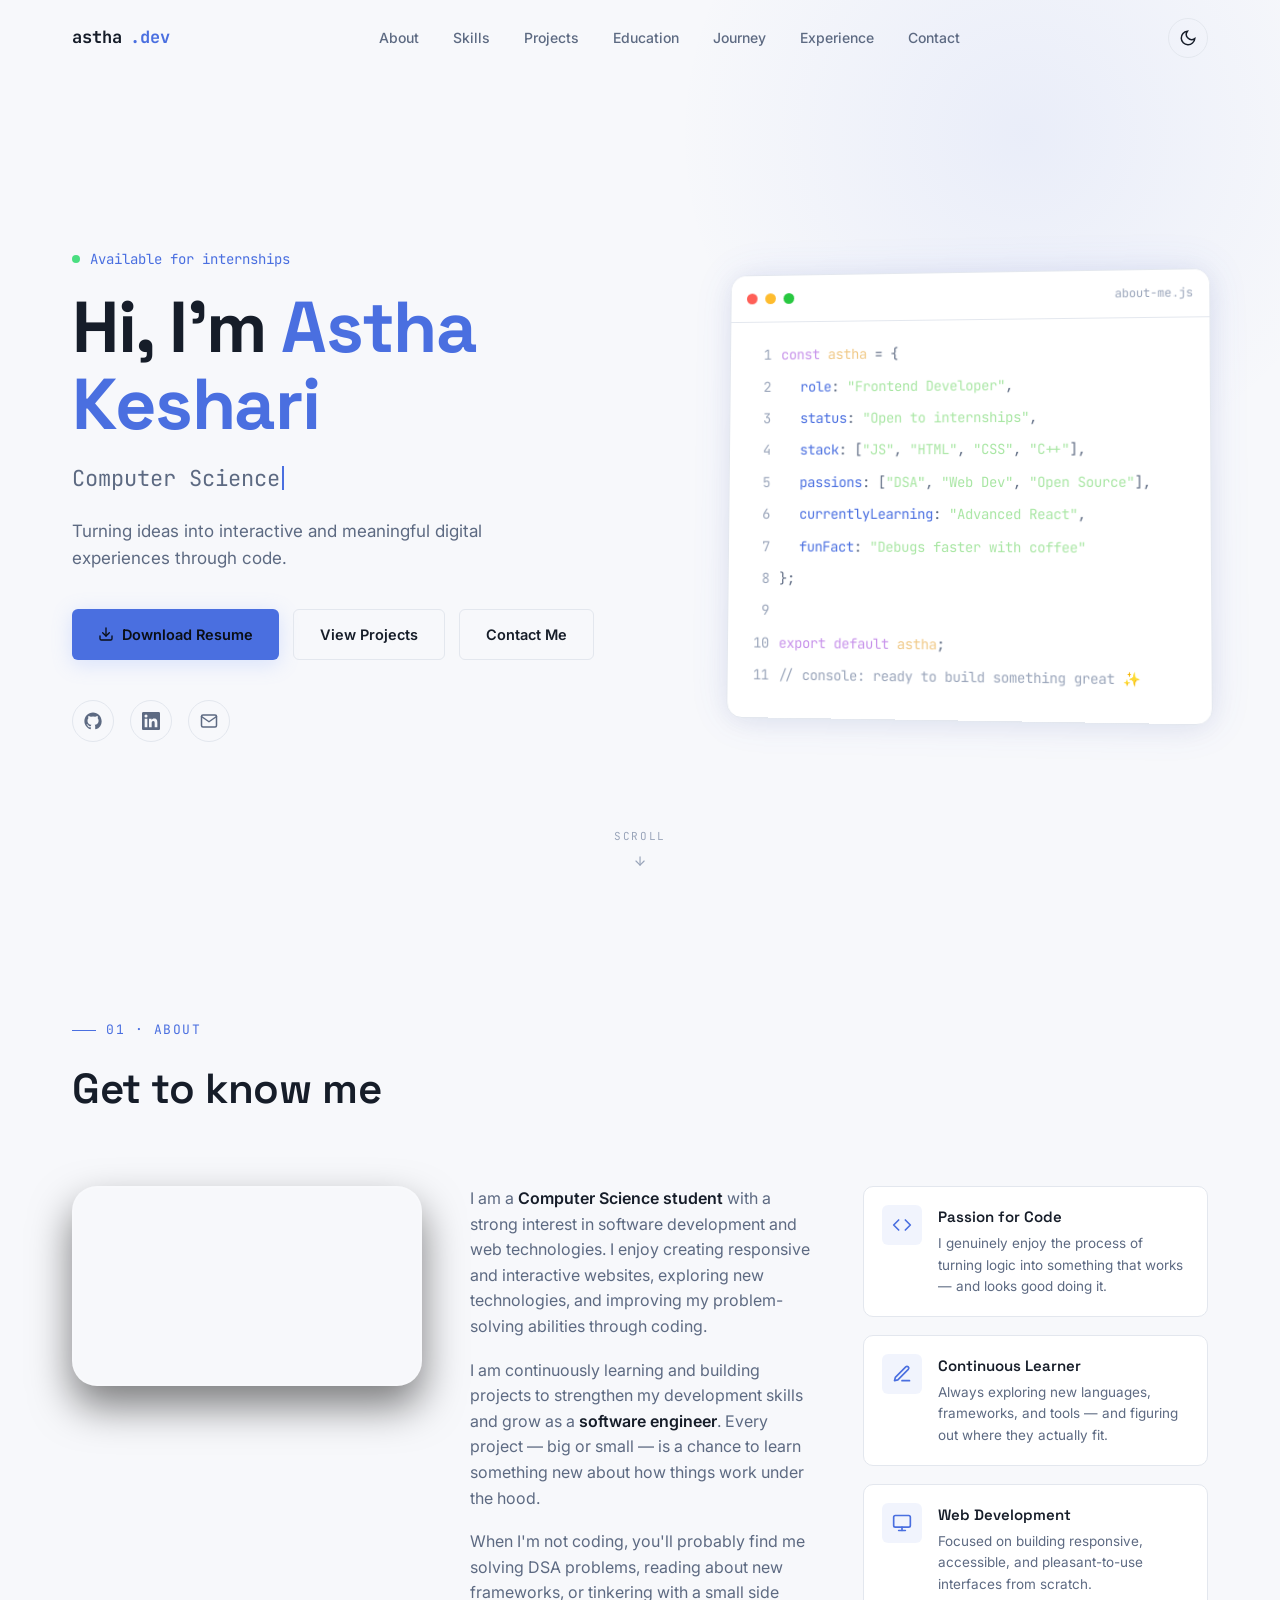
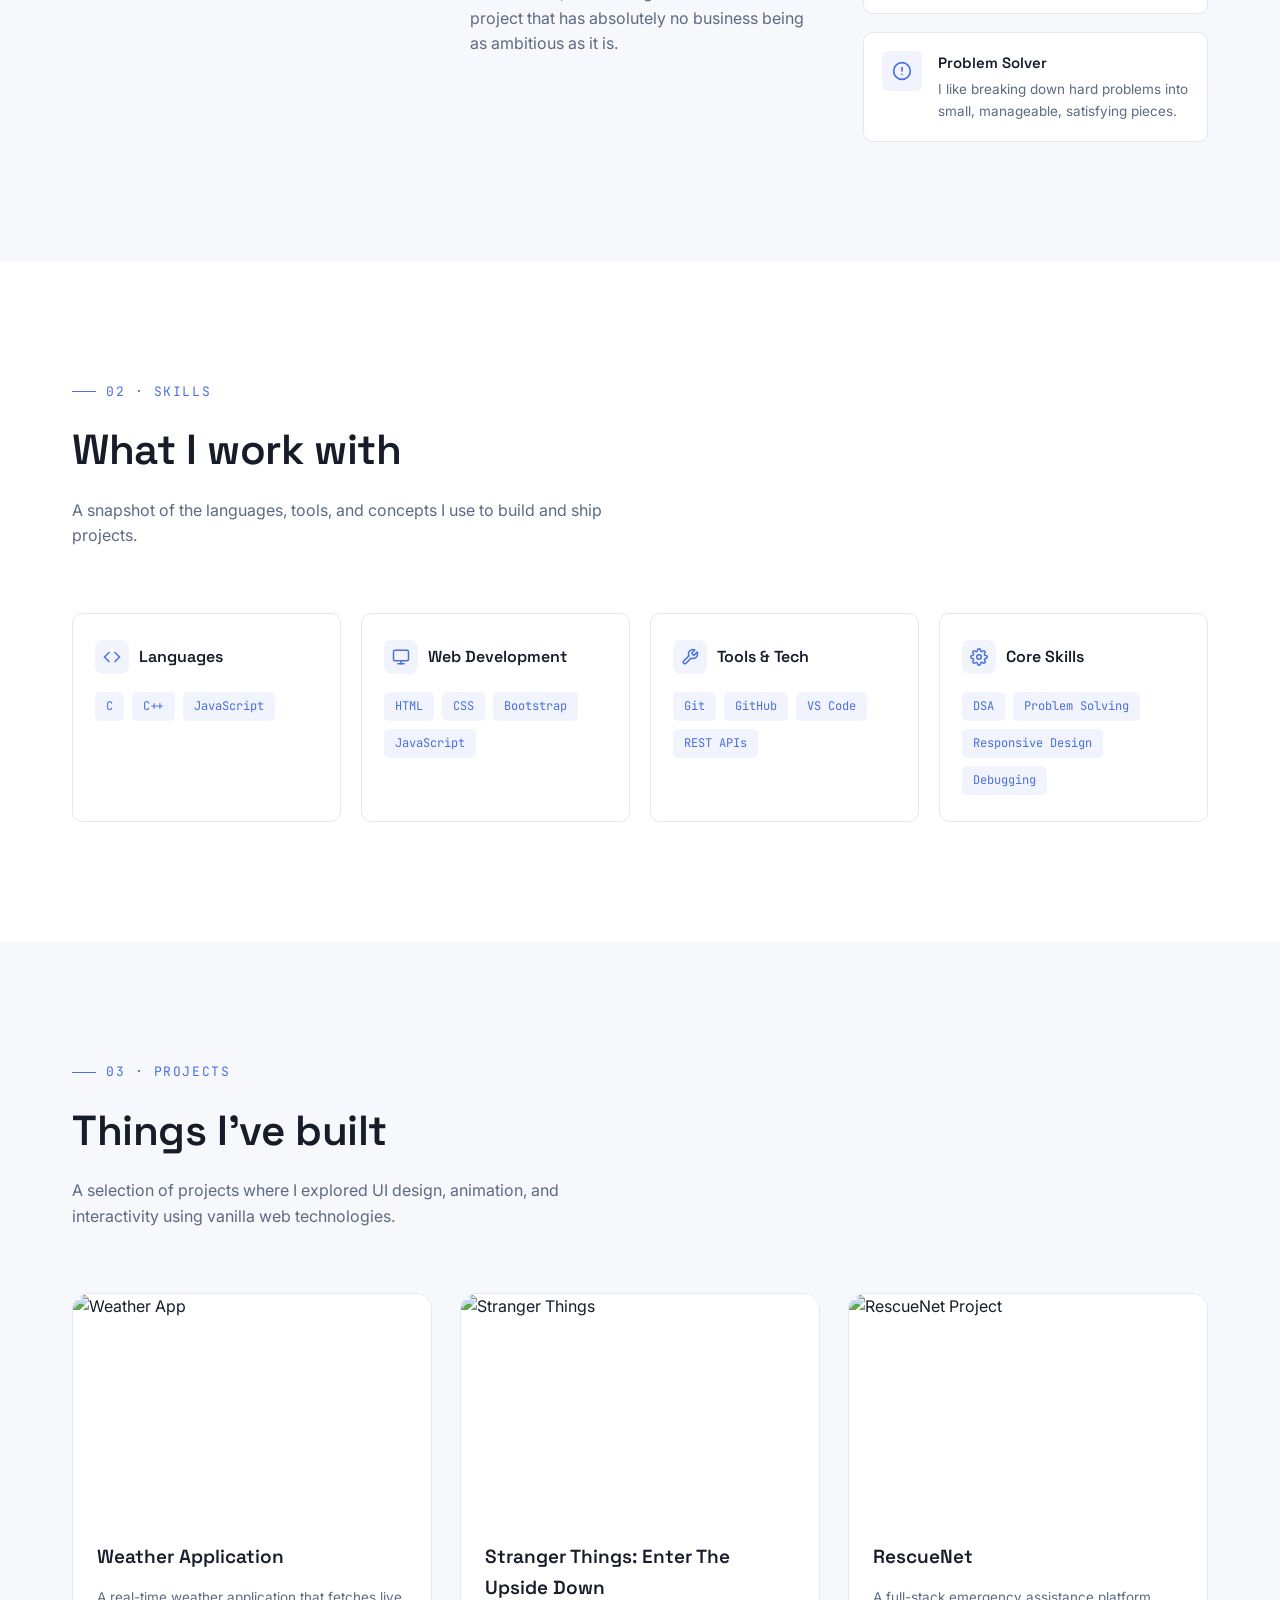
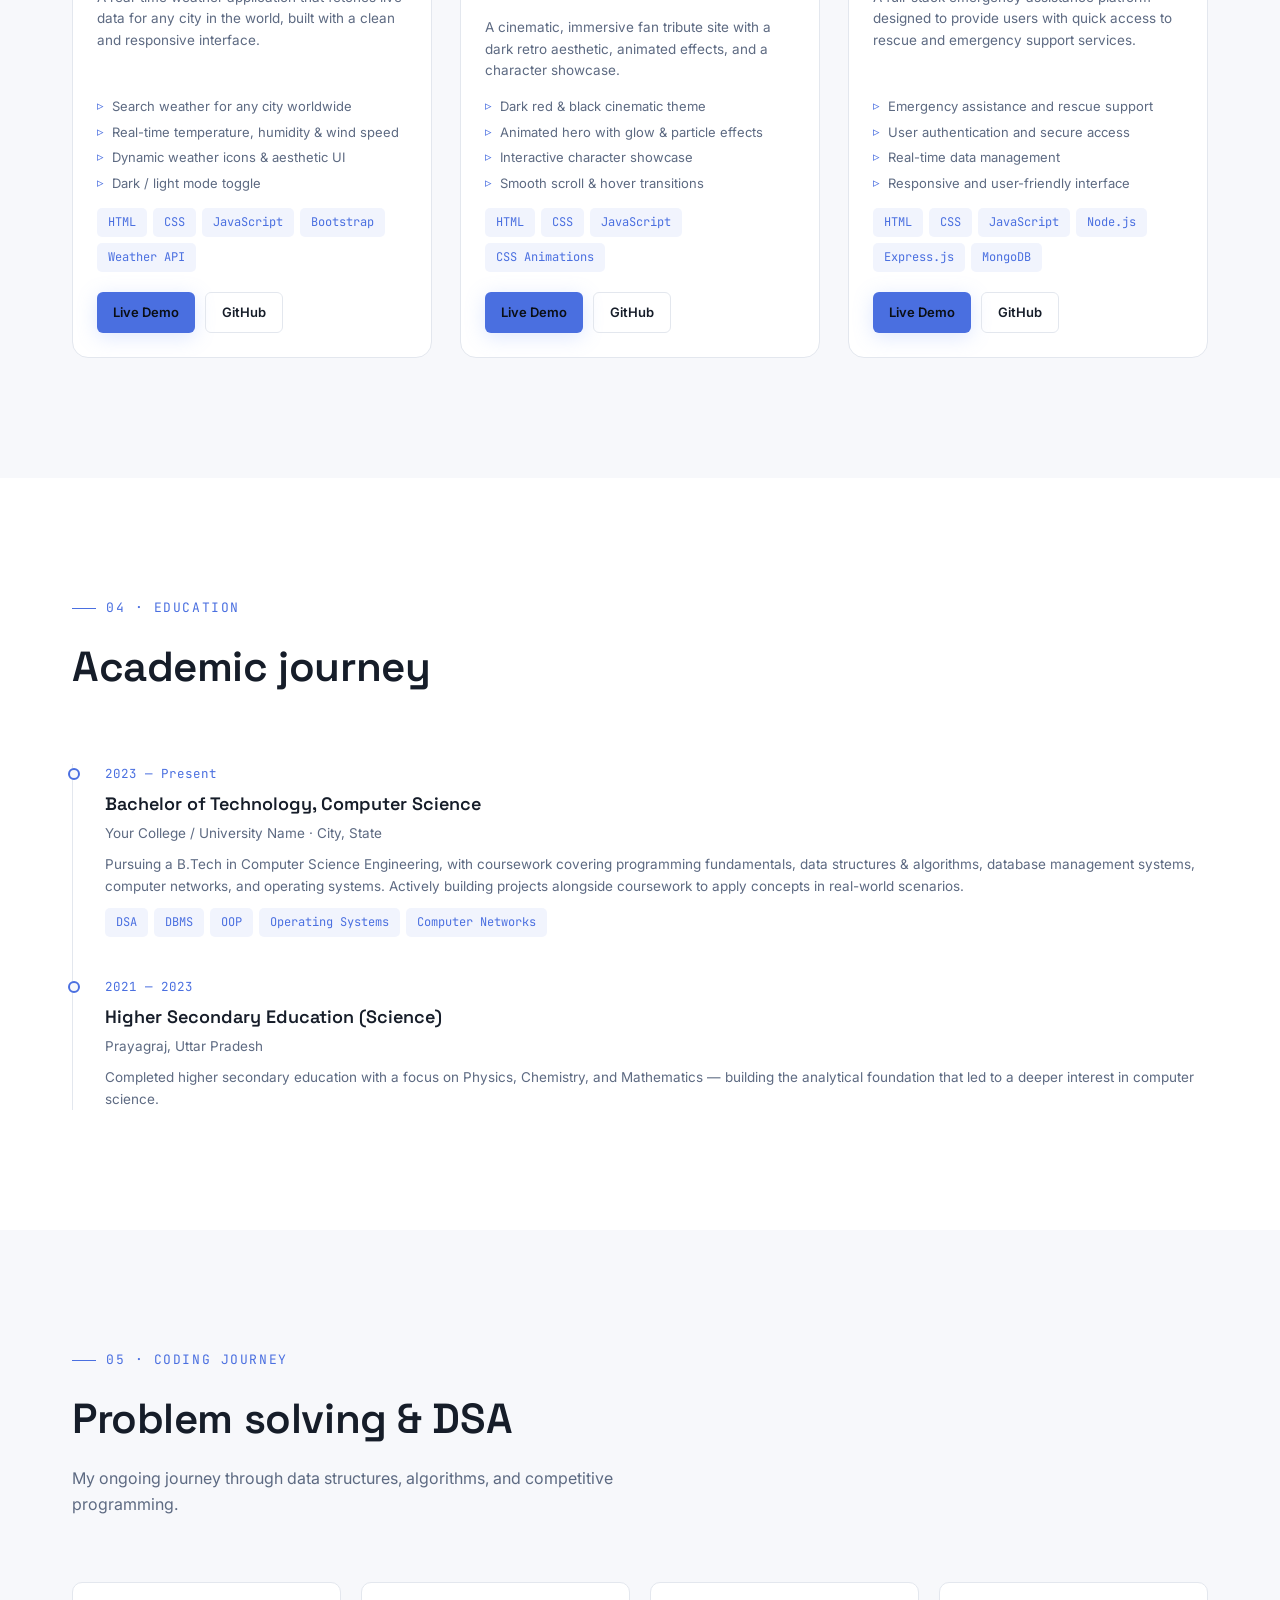
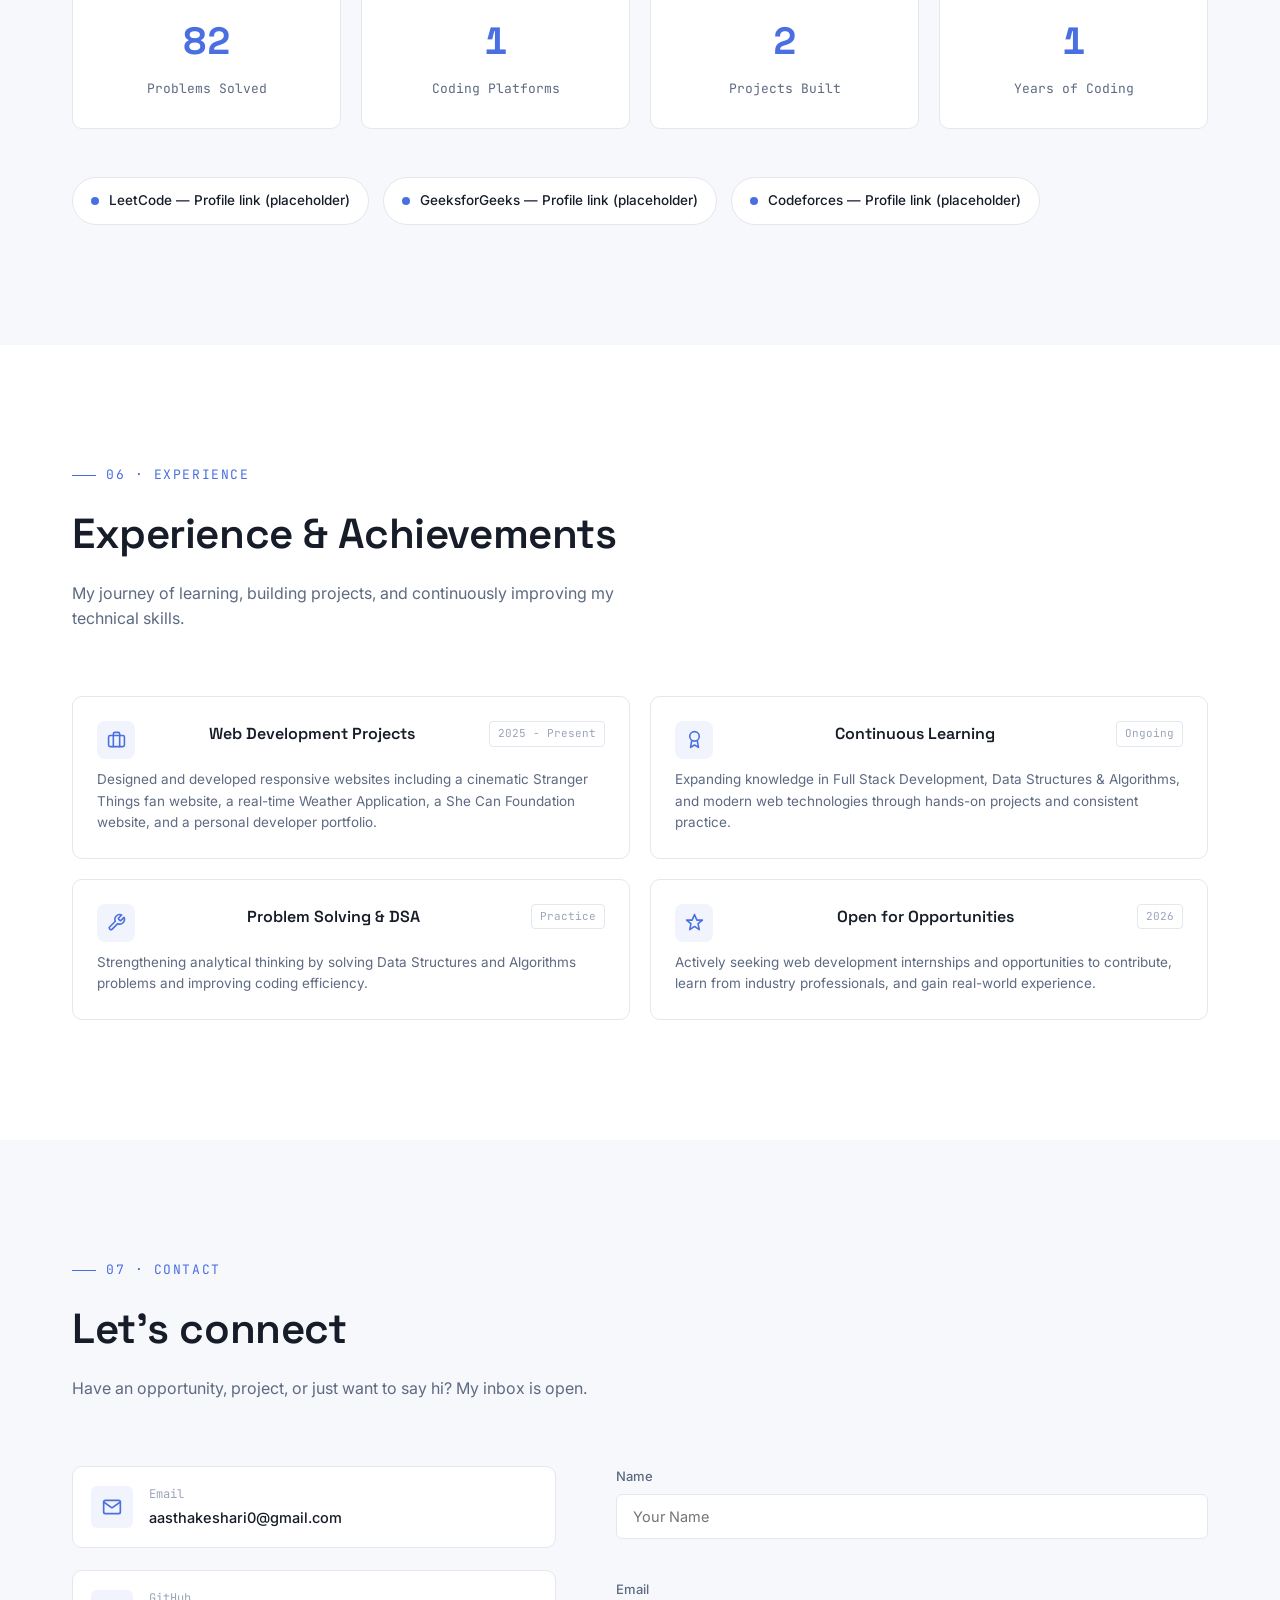
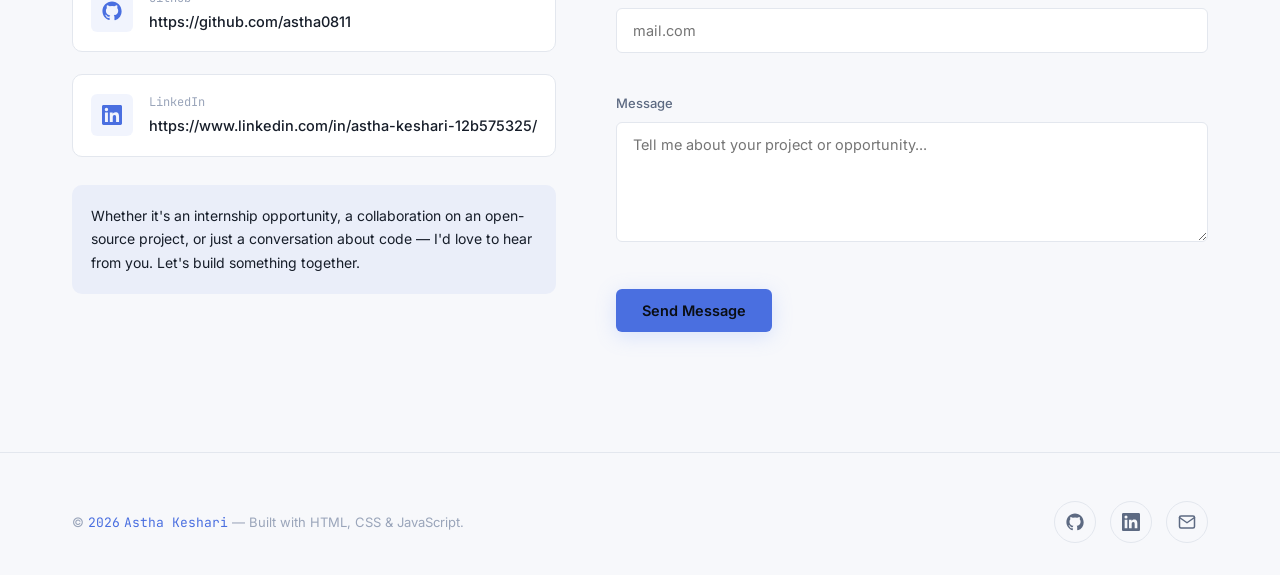
==== commit d4f89ed4: "Update print statement from 'Hello' to 'Goodbye'" ====
--- a/index.html
+++ b/index.html
@@ -17,7 +17,7 @@
 <!-- ============================================================
      PRELOADER
 ============================================================ -->
-<div id="preloader" aria-hidden="true">
+<div id="preloader" class="hidden" aria-hidden="true">
   <div class="loader-mark">
     <span>&lt;/&gt;</span> initializing portfolio
   </div>
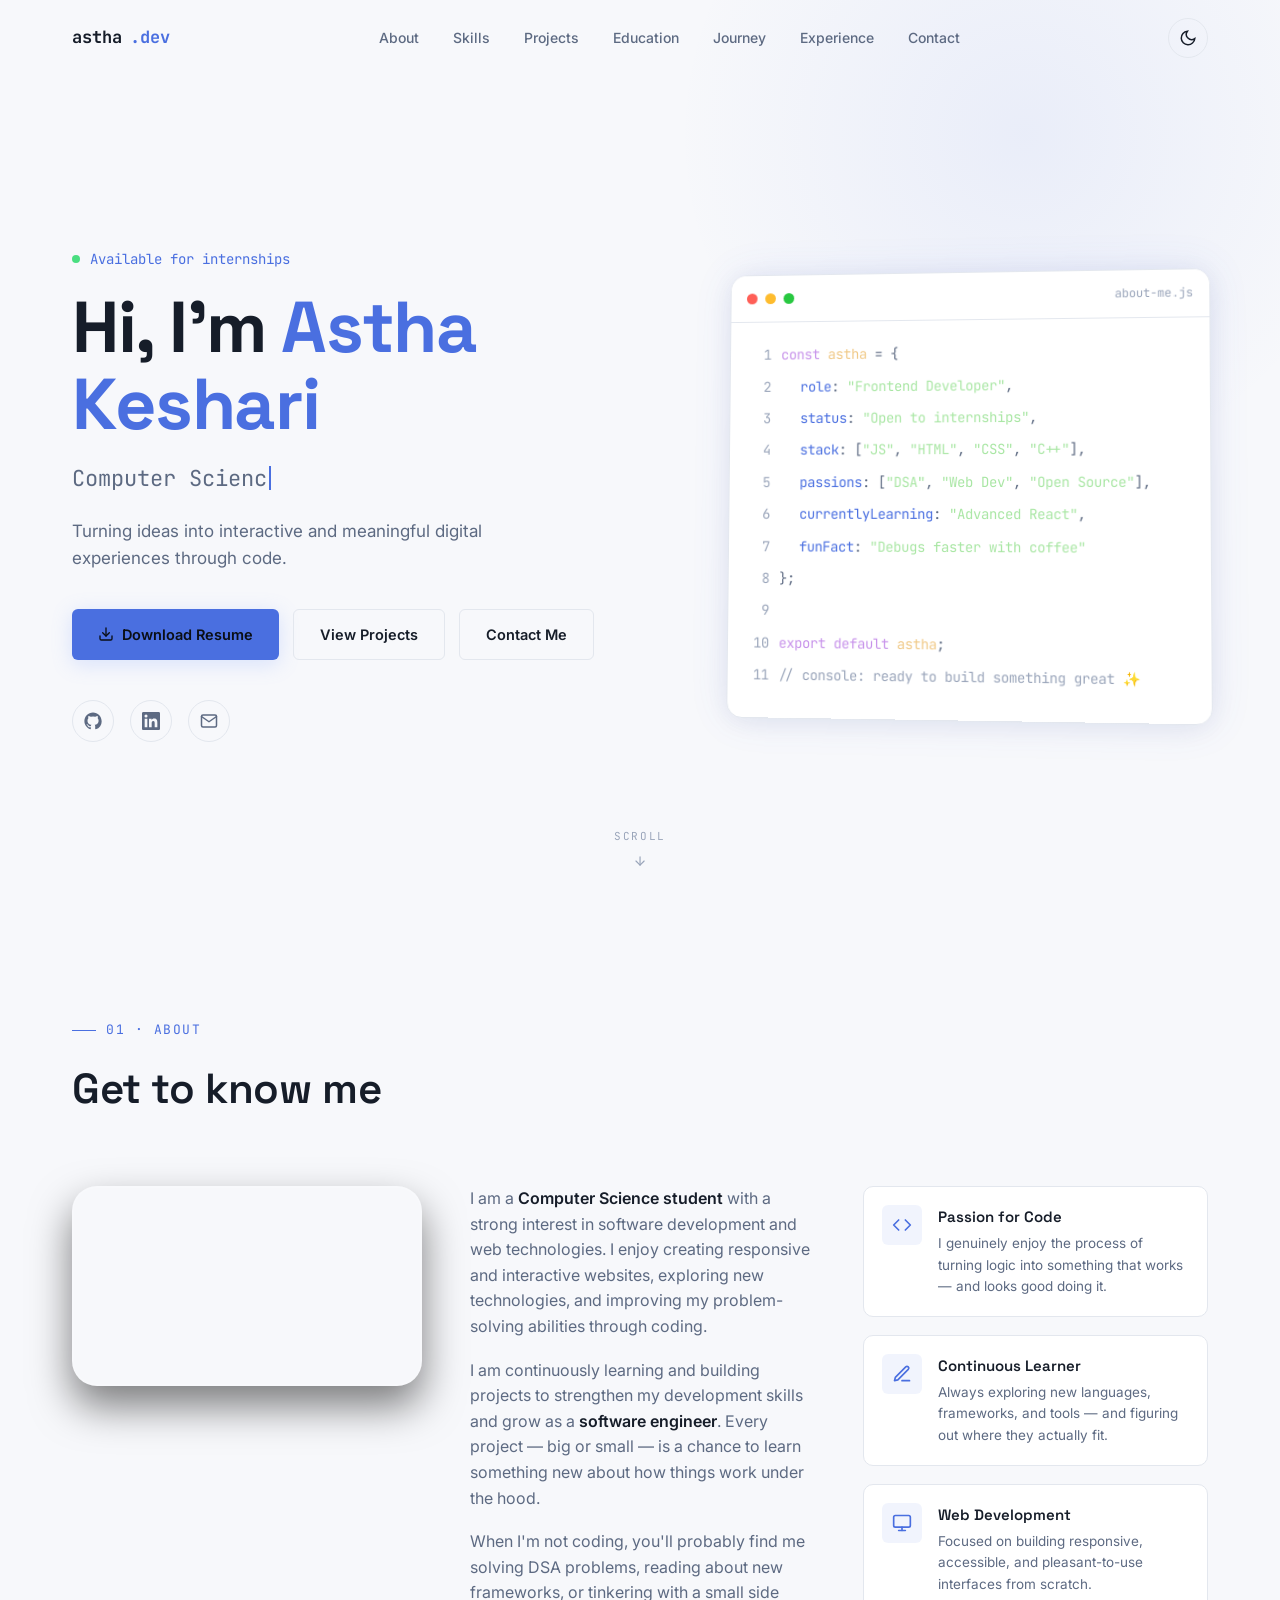
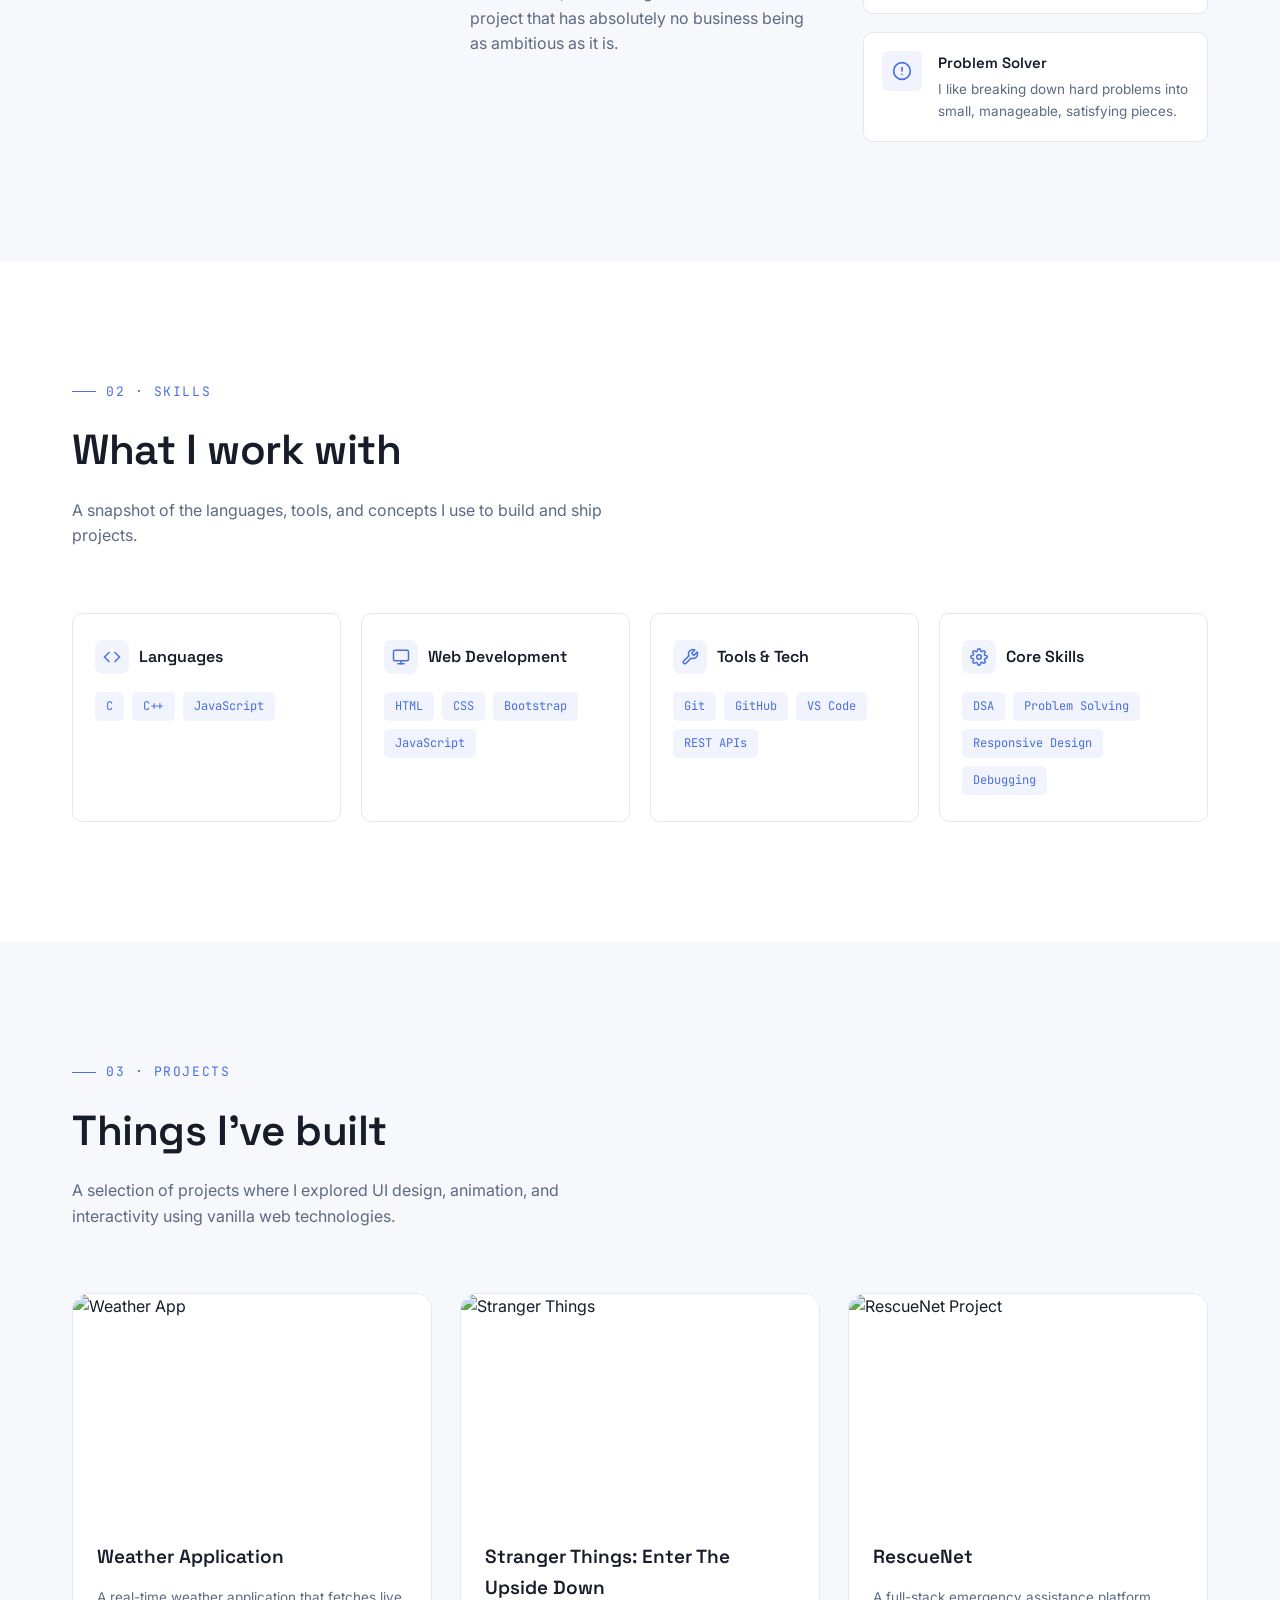
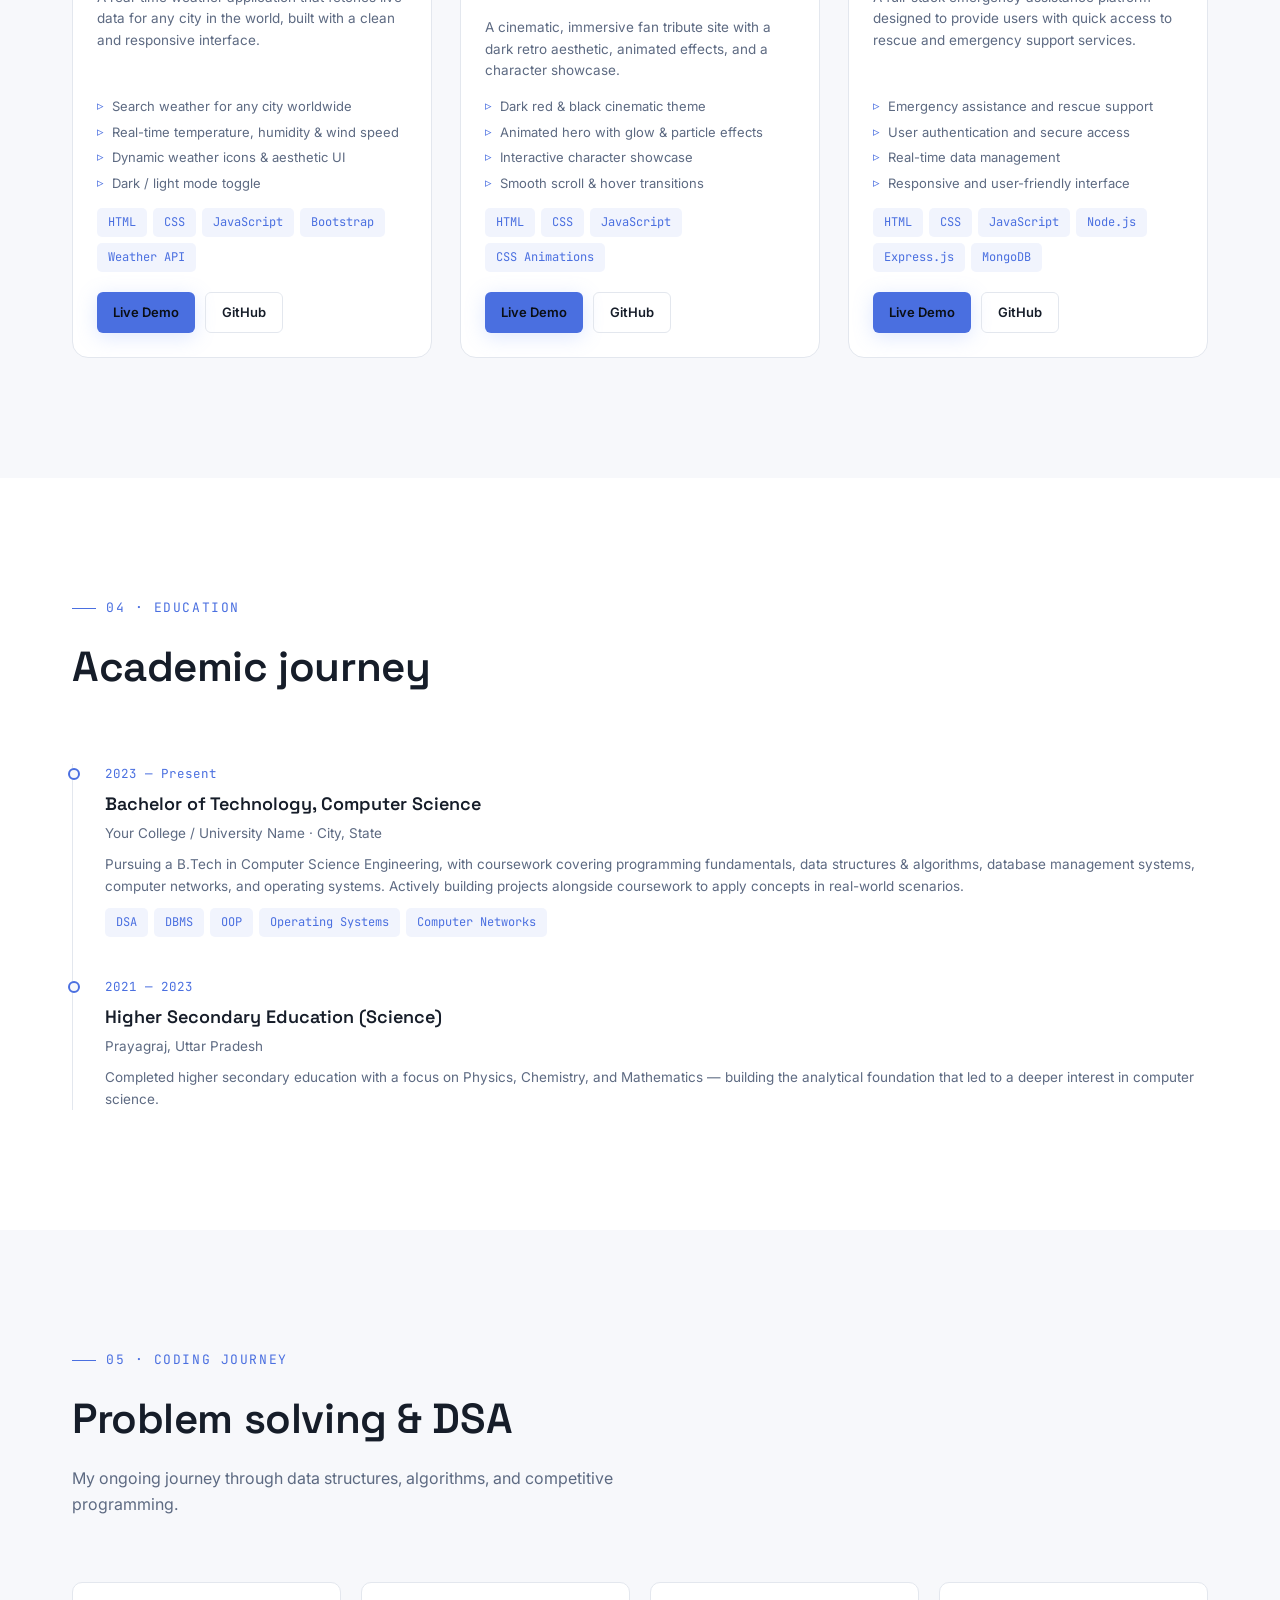
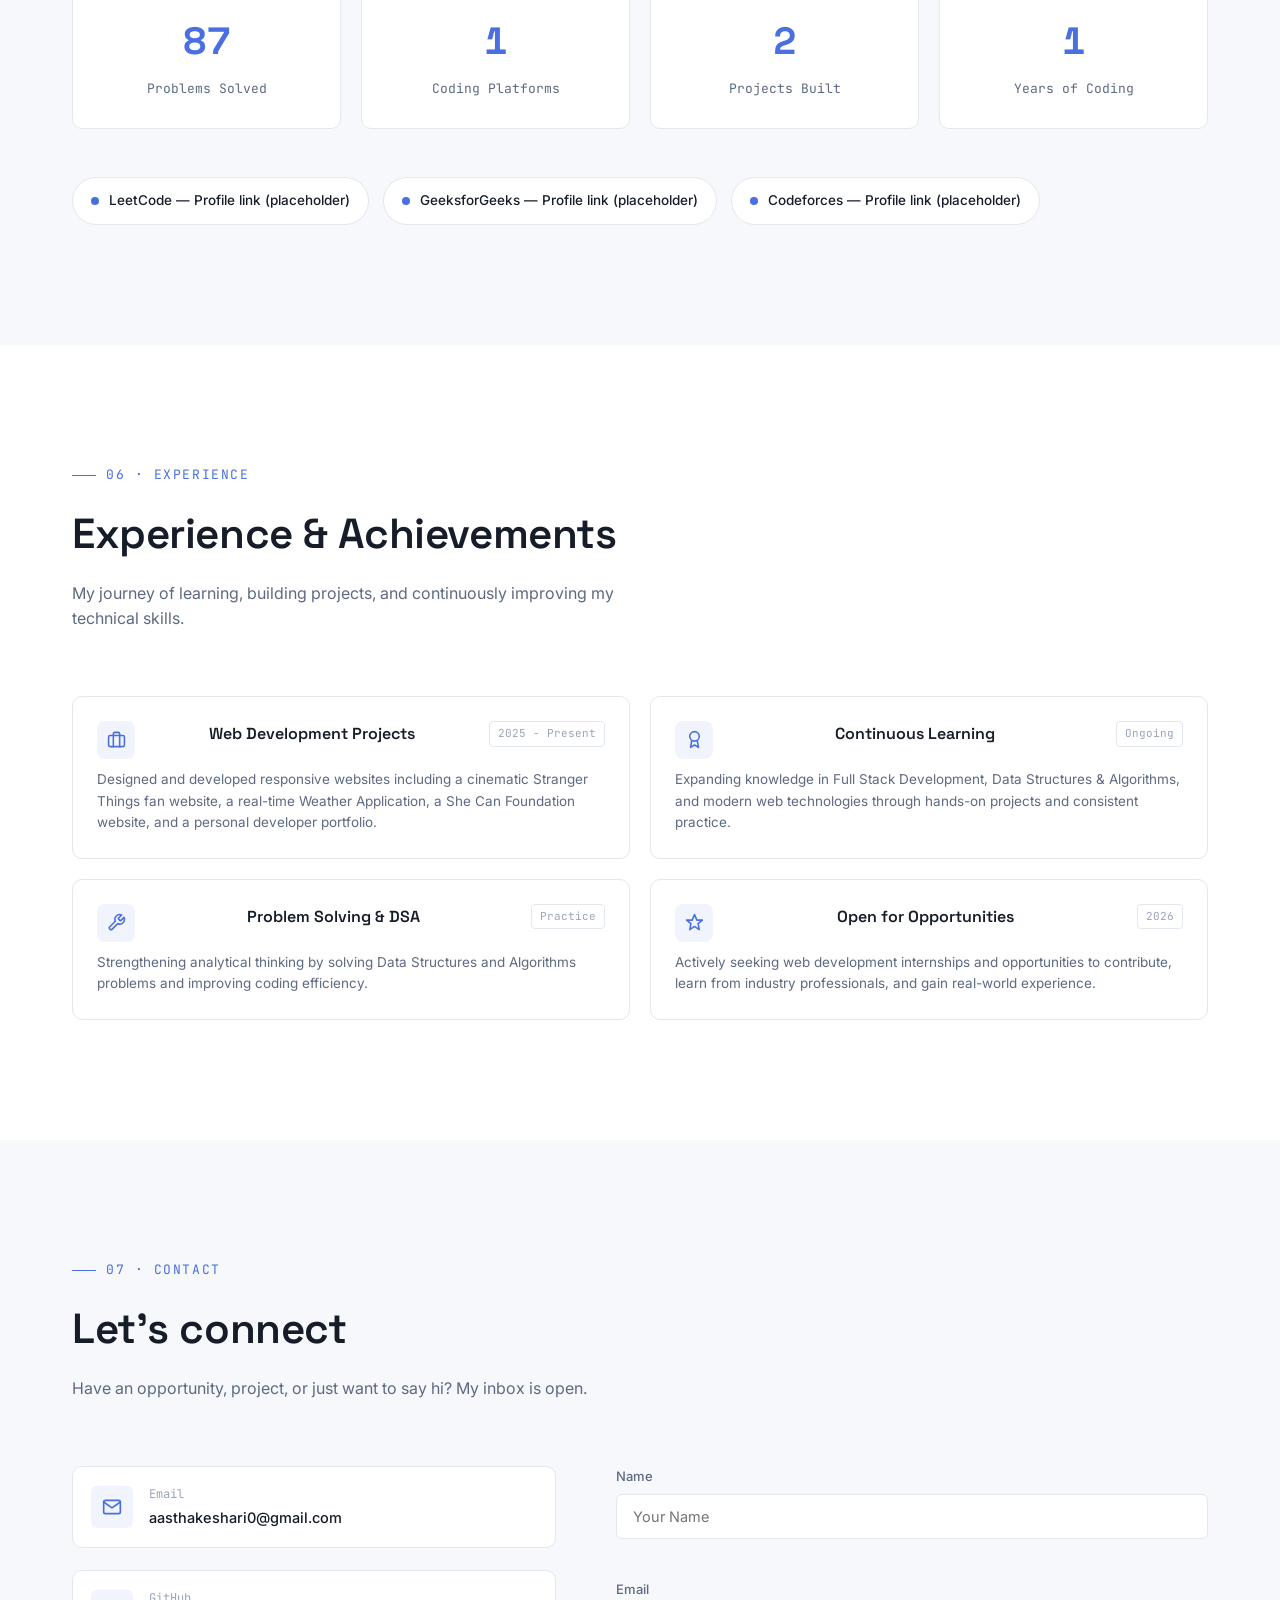
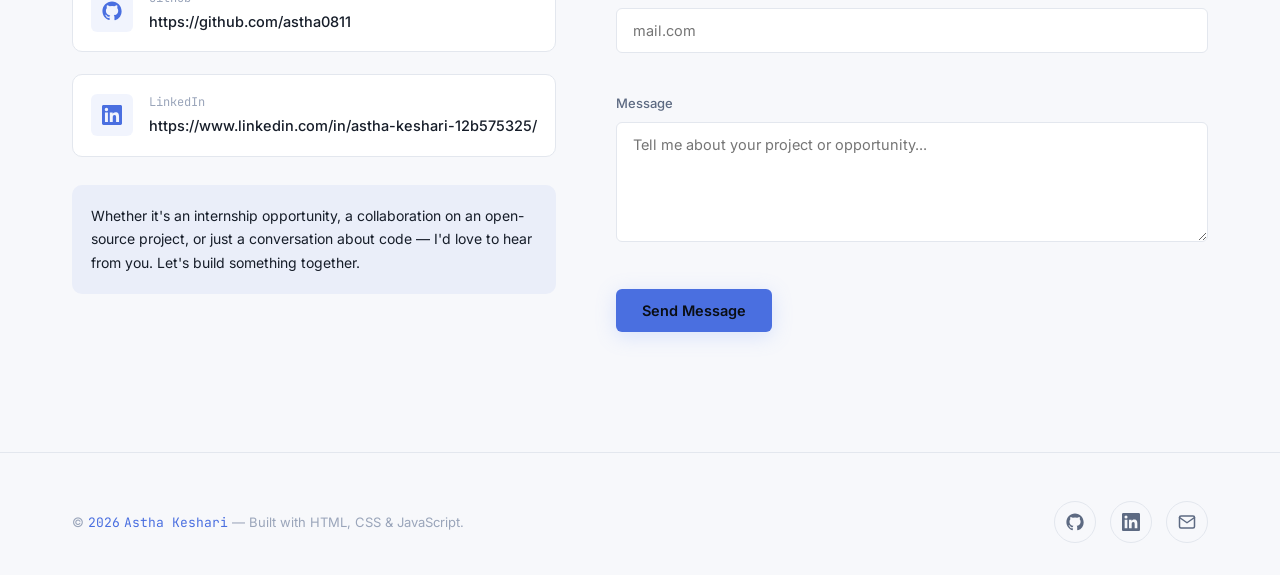
==== commit 7606d922: "Update index.html" ====
--- a/index.html
+++ b/index.html
@@ -683,7 +683,7 @@
 <button id="back-to-top" aria-label="Back to top">
   <svg viewBox="0 0 24 24" fill="none" stroke="currentColor" stroke-width="2" stroke-linecap="round" stroke-linejoin="round"><line x1="12" y1="19" x2="12" y2="5"/><polyline points="5 12 12 5 19 12"/></svg>
 </button>
-<script src="scriptp.js"></script>
+<script src="script.js"></script>
 
 </body>
 </html>
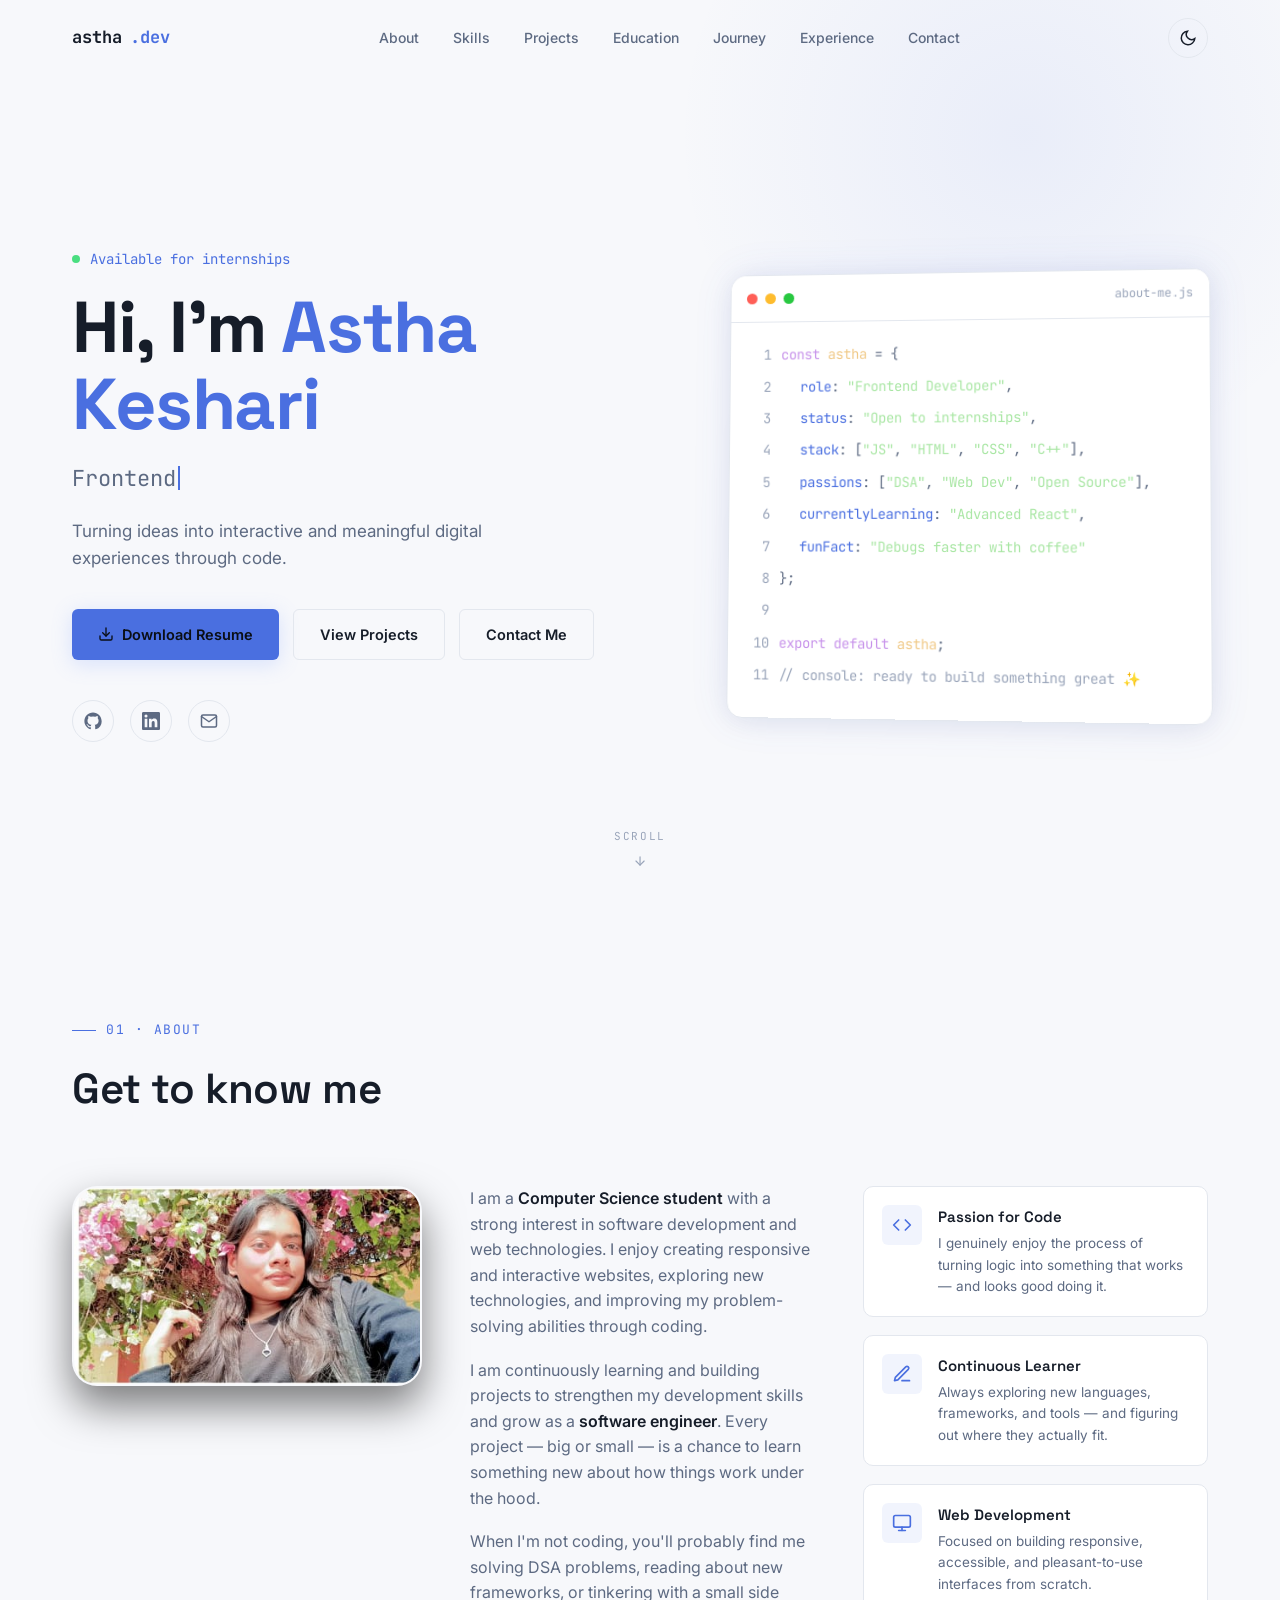
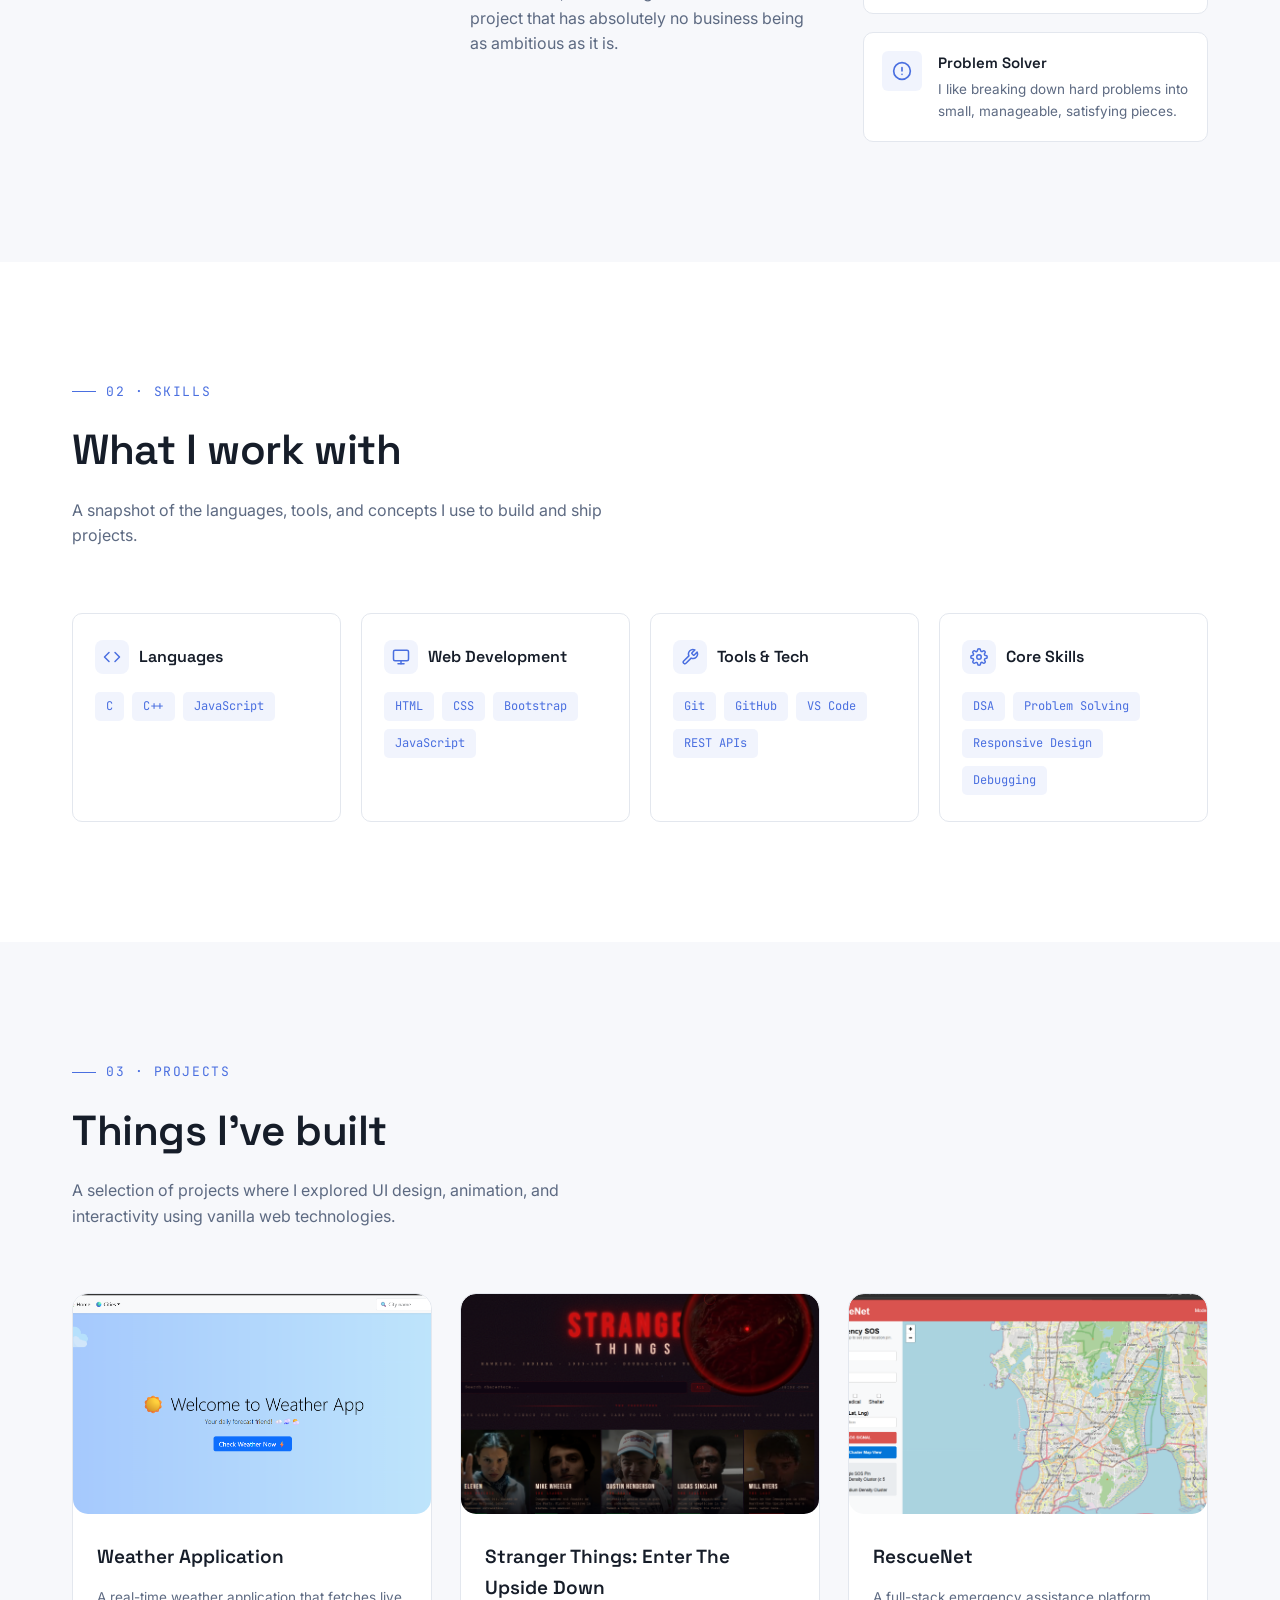
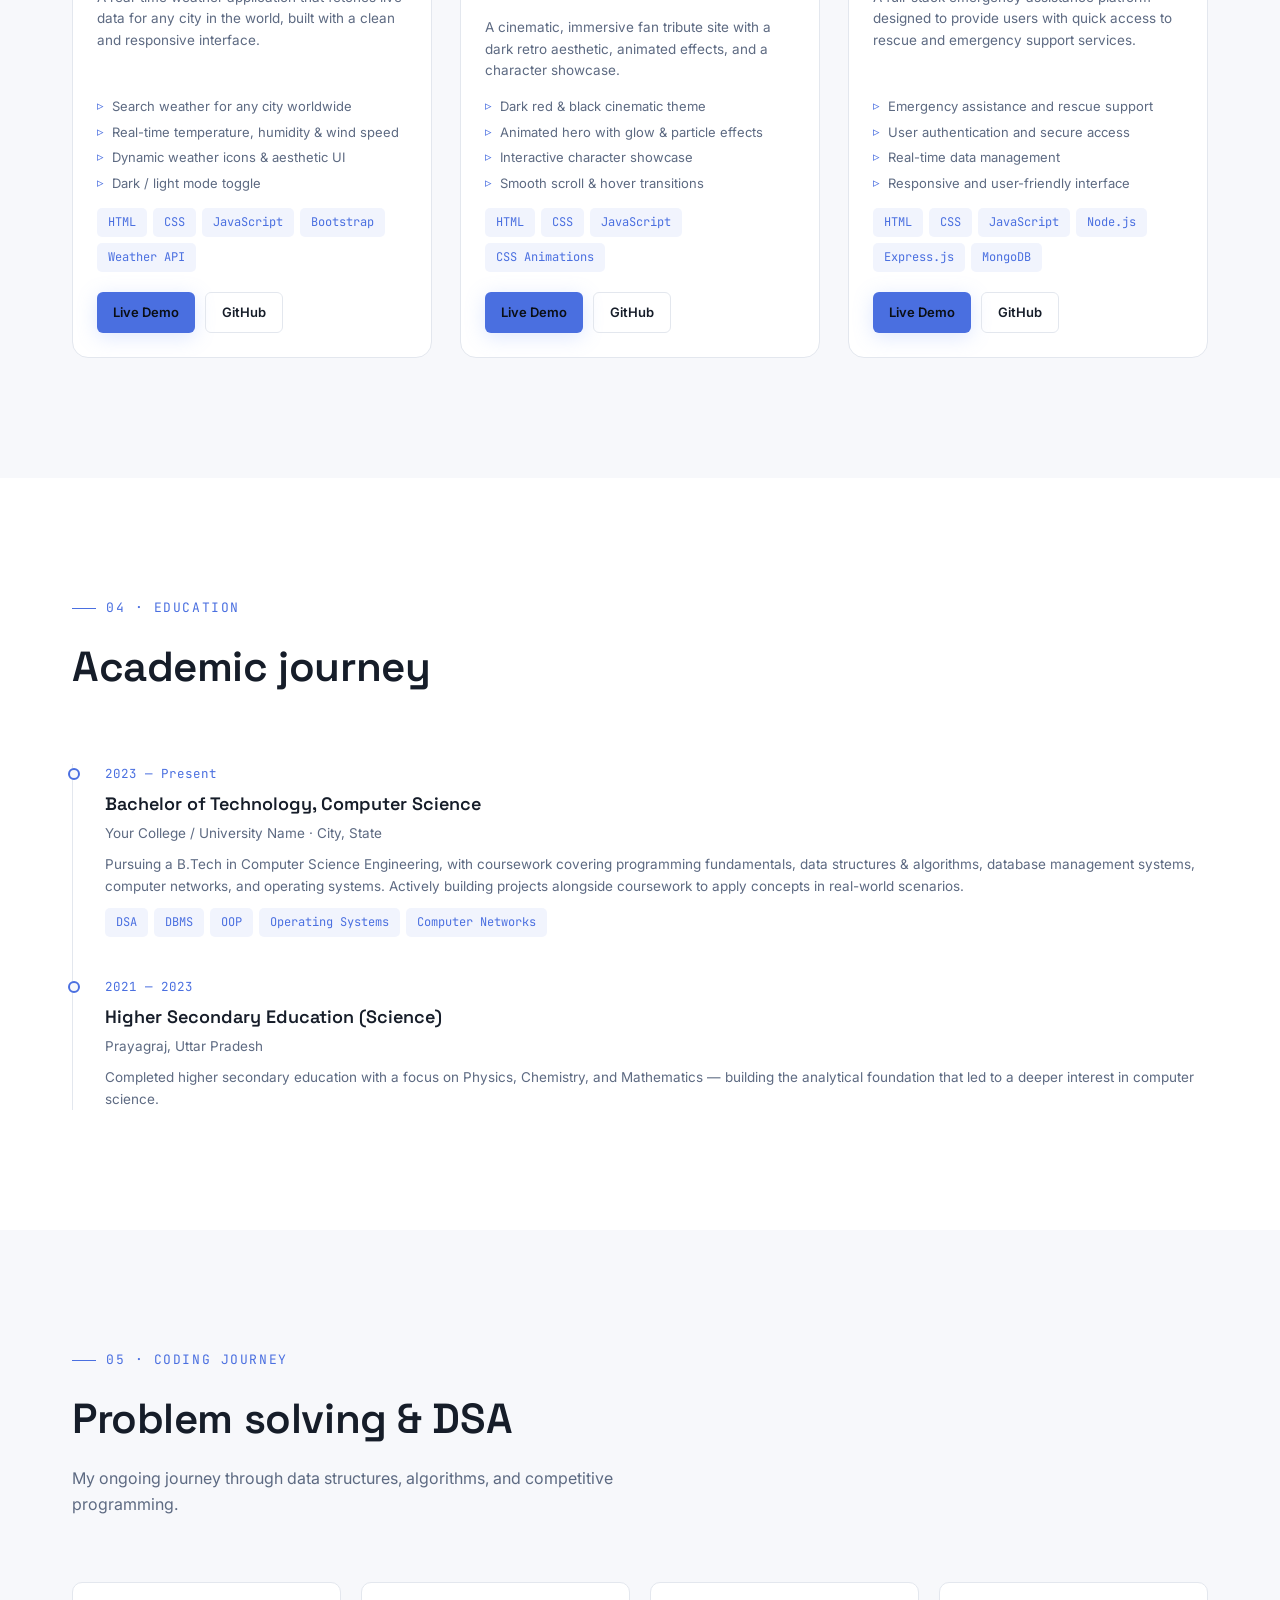
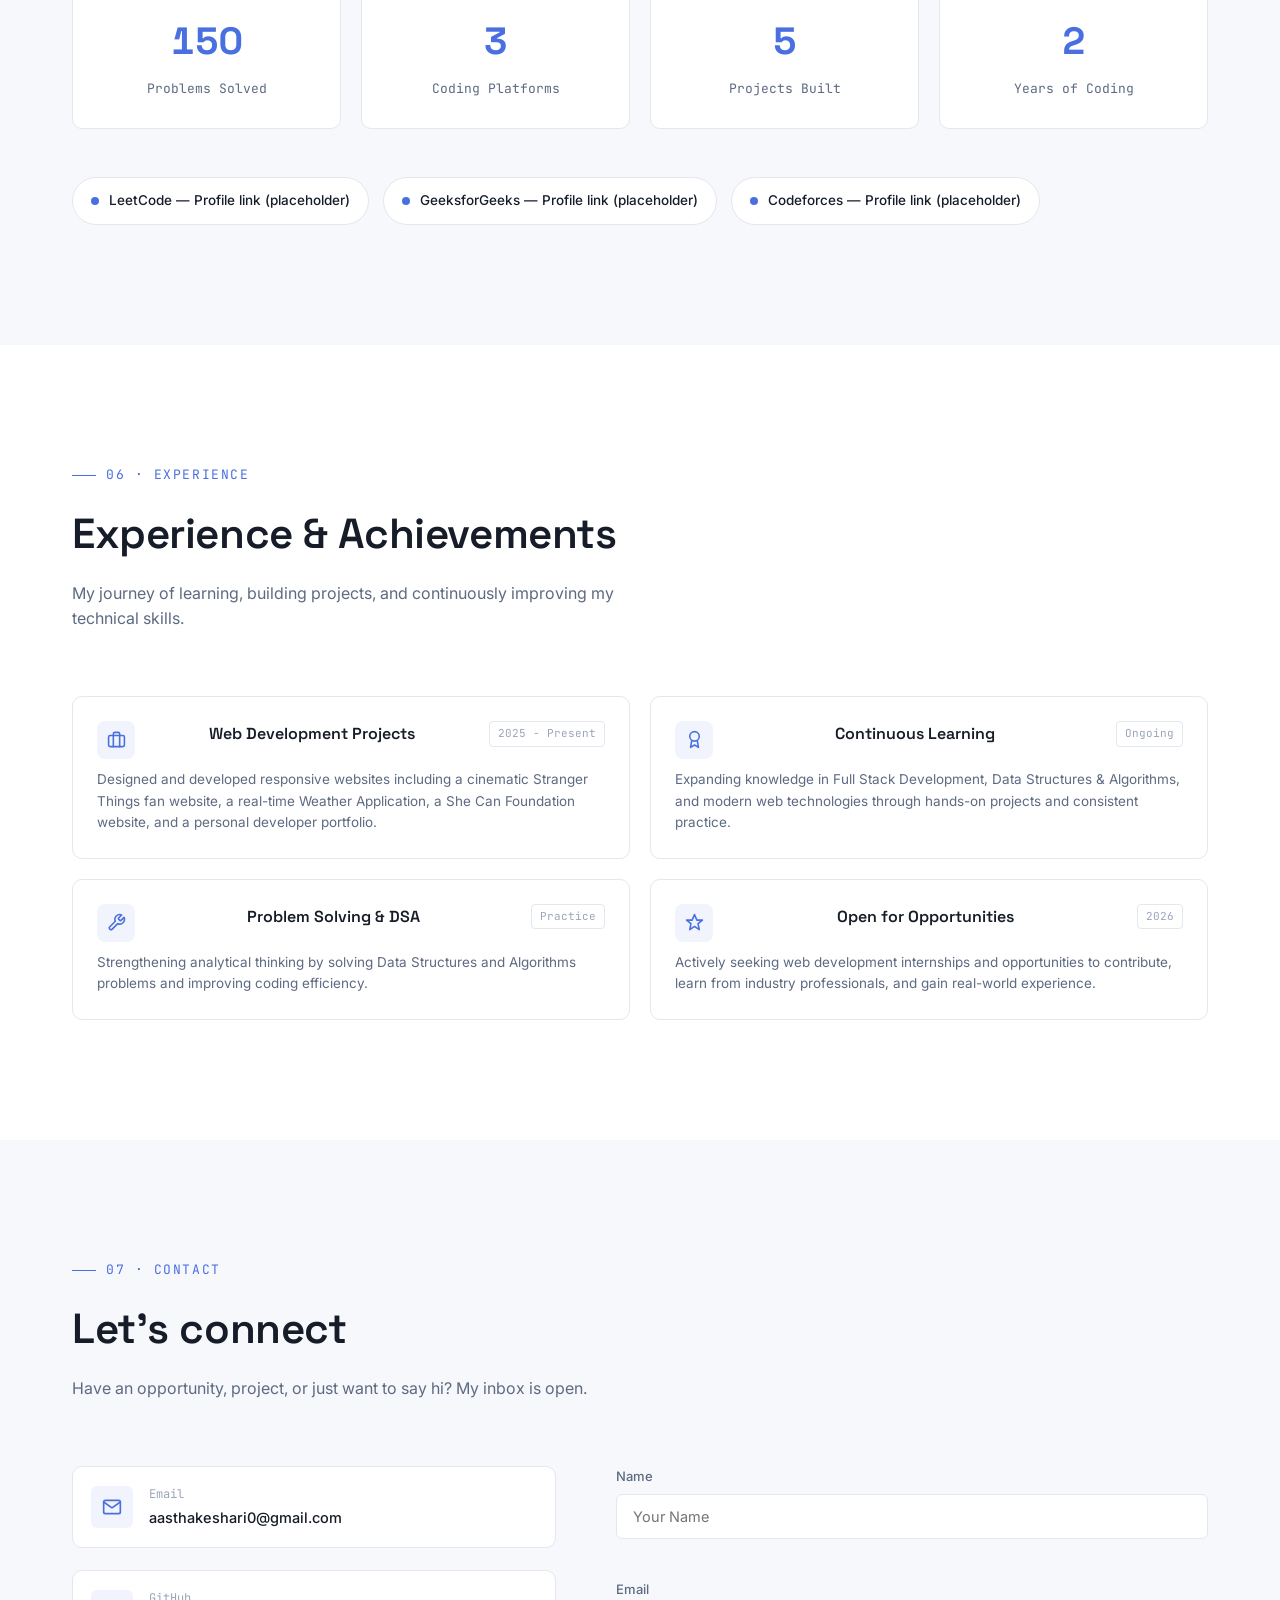
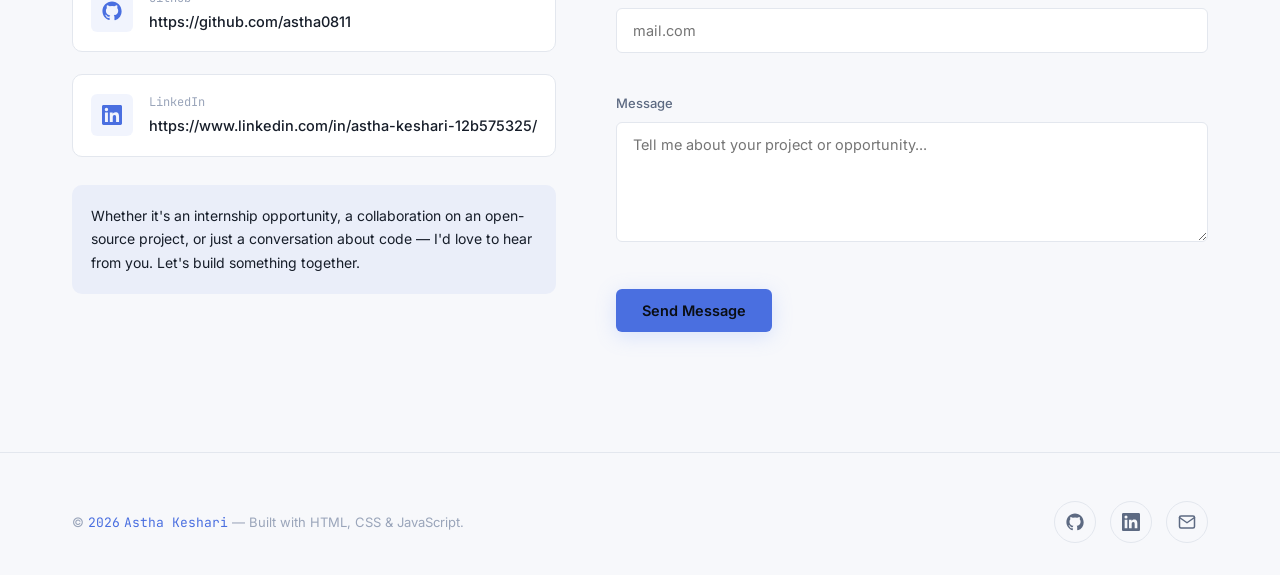
==== commit 9ba137e3: "Update index.html" ====
--- a/index.html
+++ b/index.html
@@ -71,7 +71,7 @@
         Turning ideas into interactive and meaningful digital experiences through code.
       </p>
       <div class="hero-actions">
-        <a href="images/assets/asthaa_resume.pdf" class="btn btn-primary" id="resume-btn" download>
+        <a href="./asthaa_resume.pdf" class="btn btn-primary" id="resume-btn" download>
           <svg width="16" height="16" viewBox="0 0 24 24" fill="none" stroke="currentColor" stroke-width="2" stroke-linecap="round" stroke-linejoin="round"><path d="M21 15v4a2 2 0 0 1-2 2H5a2 2 0 0 1-2-2v-4"/><polyline points="7 10 12 15 17 10"/><line x1="12" y1="15" x2="12" y2="3"/></svg>
           Download Resume
         </a>
@@ -134,7 +134,7 @@
     </div>
     <div class="about-grid">
       <div class="about-photo reveal">
-        <img src="images/astha.jpg" alt="Astha Keshari">
+        <img src="./astha.jpg" alt="Astha Keshari">
       </div>
       <div class="about-text reveal">
         <p>
@@ -285,7 +285,7 @@
             <span></span>
             <span></span>
         </div>
-        <img src="images/weather.png" alt="Weather App">
+        <img src="./weather.png" alt="Weather App">
     </div>
 </div>
         <div class="project-body">
@@ -330,7 +330,7 @@
                 <span></span>
                 <span></span>
             </div>
-            <img src="images/stranger.png" alt="Stranger Things">
+            <img src="./stranger.png" alt="Stranger Things">
         </div>
     </div>
 
@@ -384,7 +384,7 @@
                 <span></span>
             </div>
 
-            <img src="images/RescueNet.png" alt="RescueNet Project">
+            <img src="./RescueNet.png" alt="RescueNet Project">
         </div>
     </div>
 
